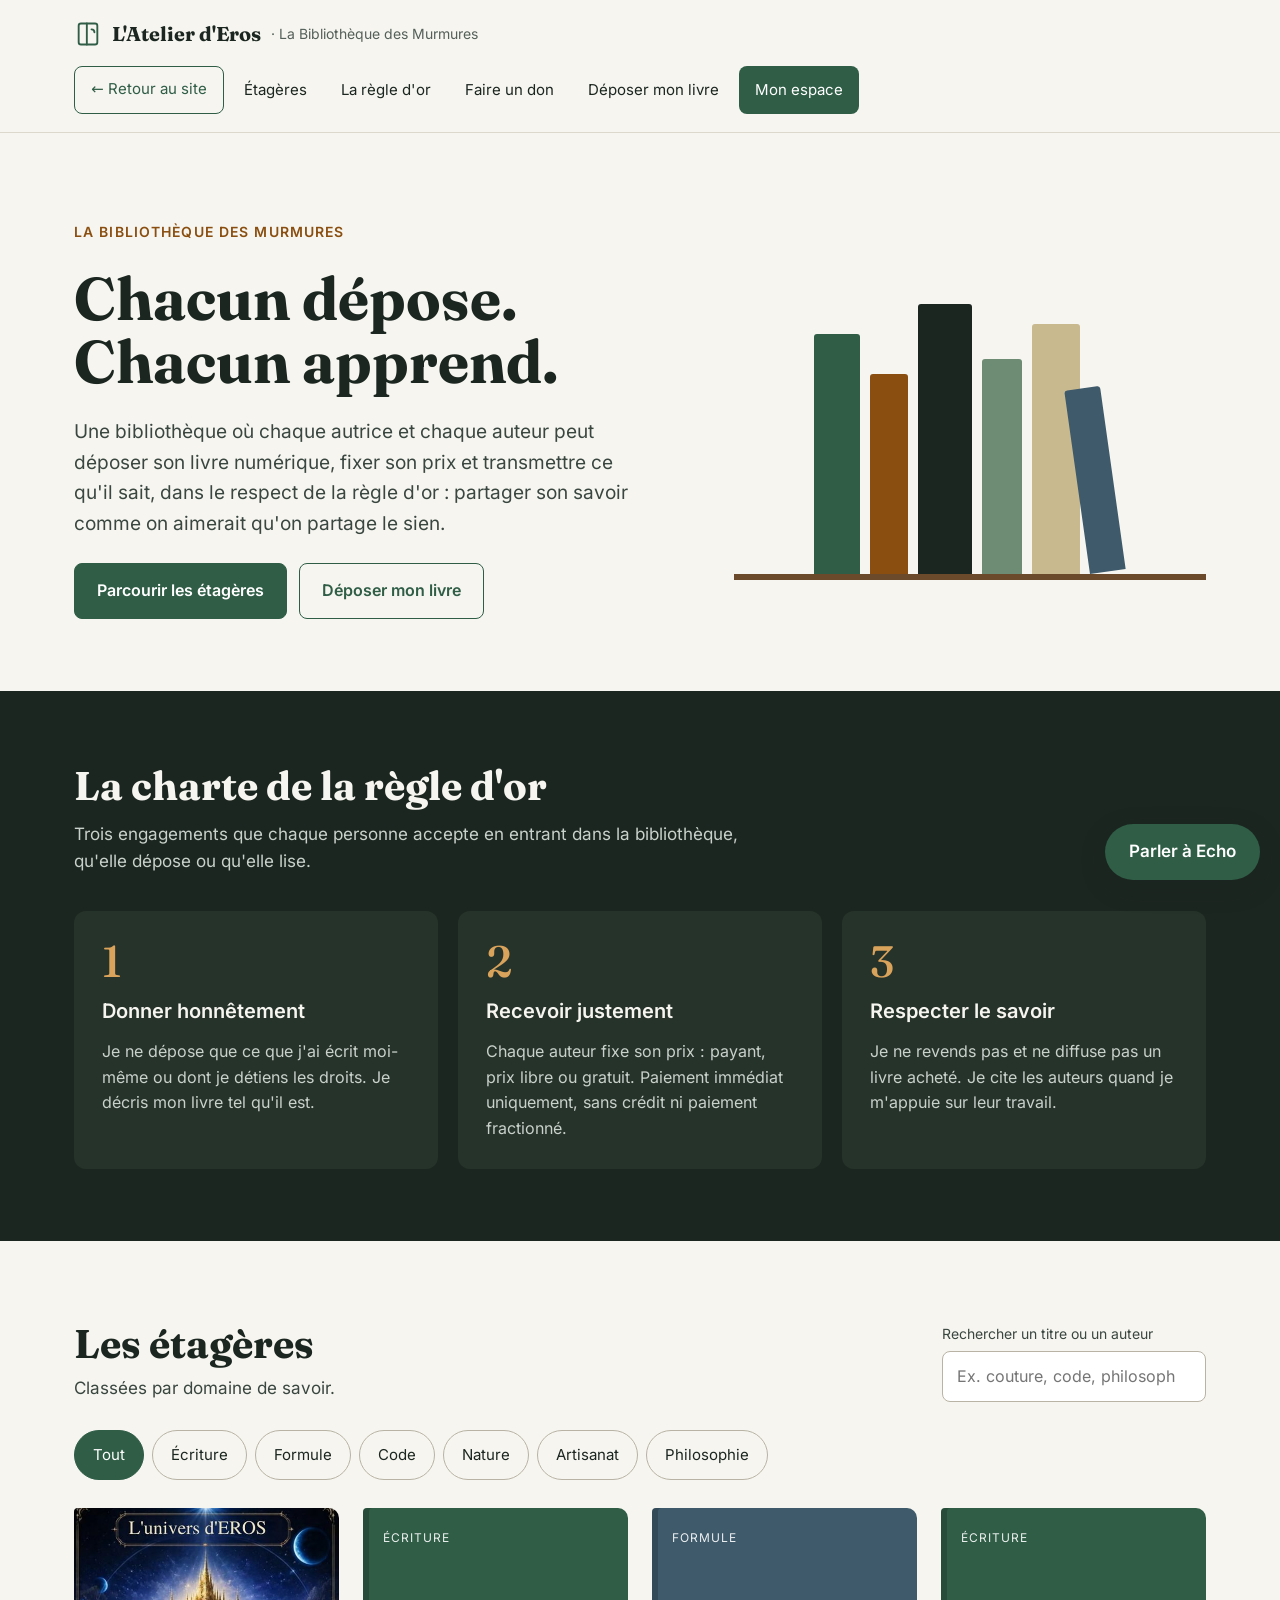
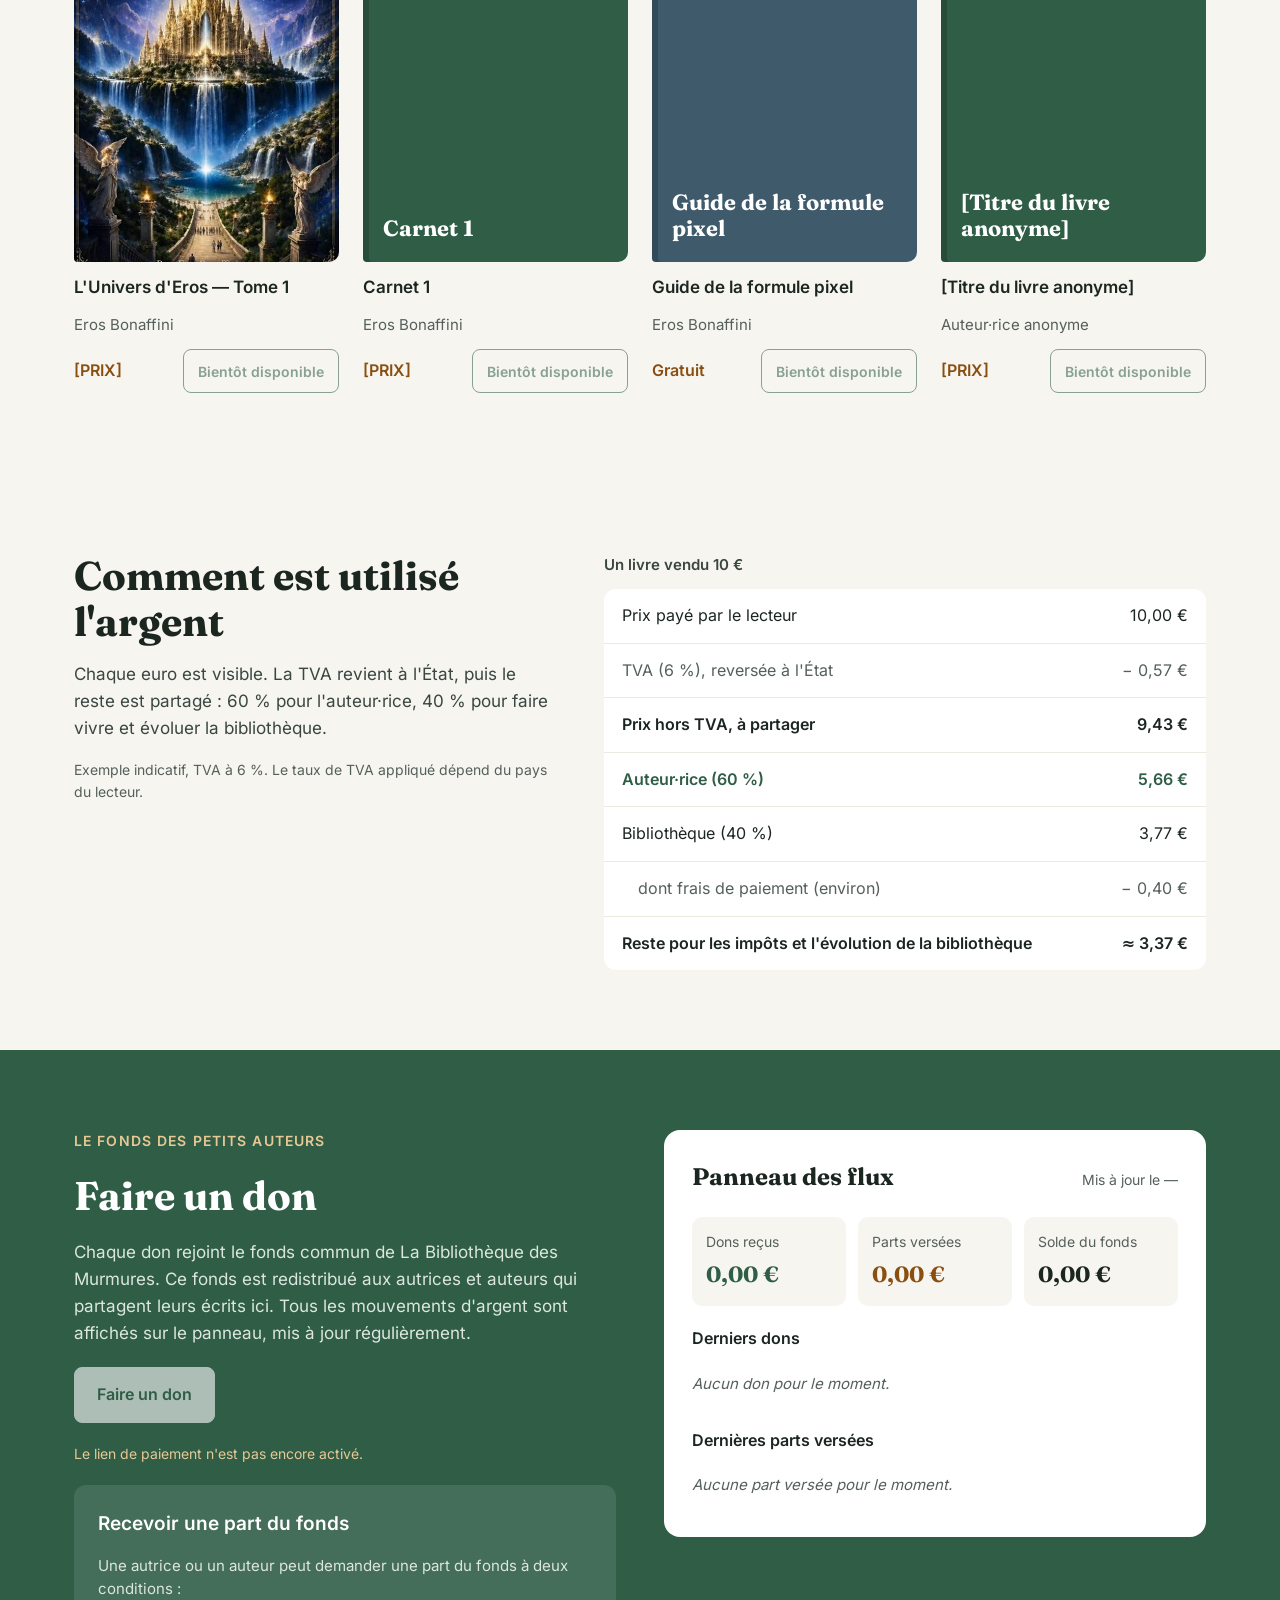
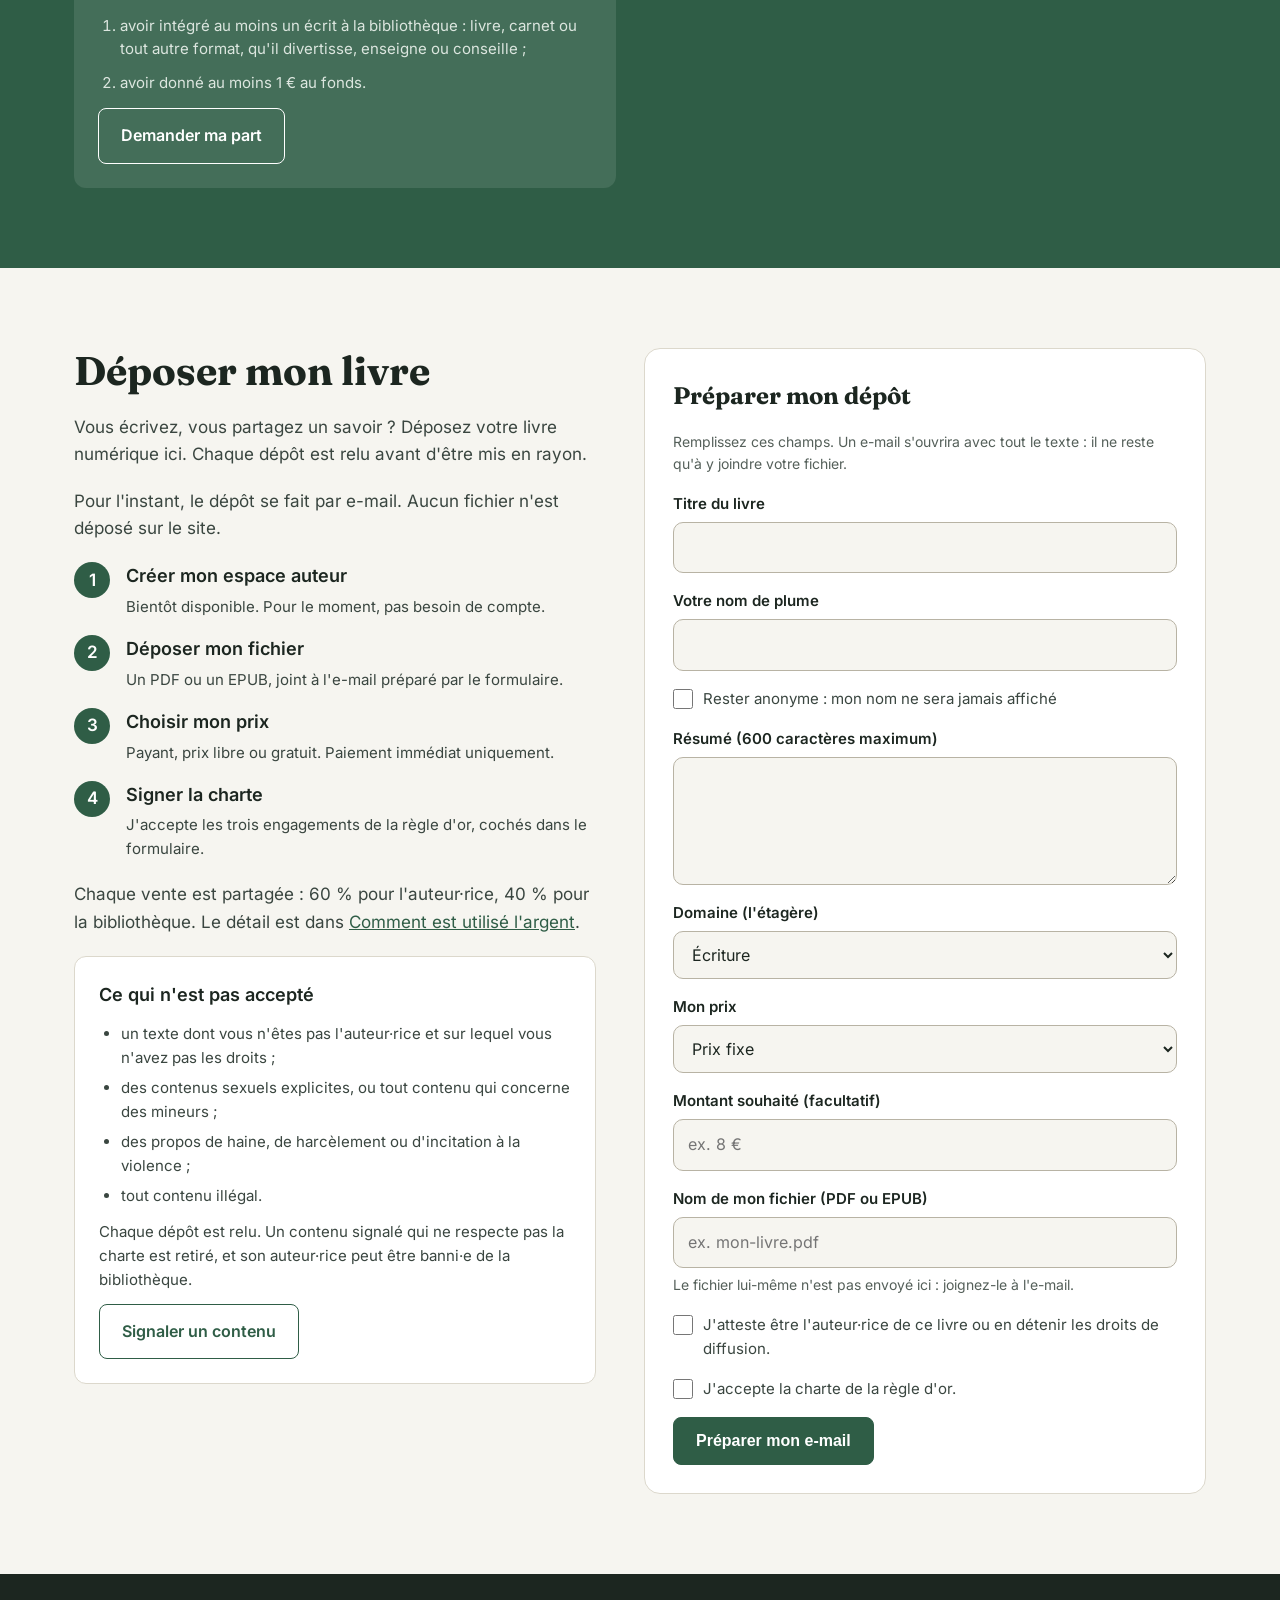
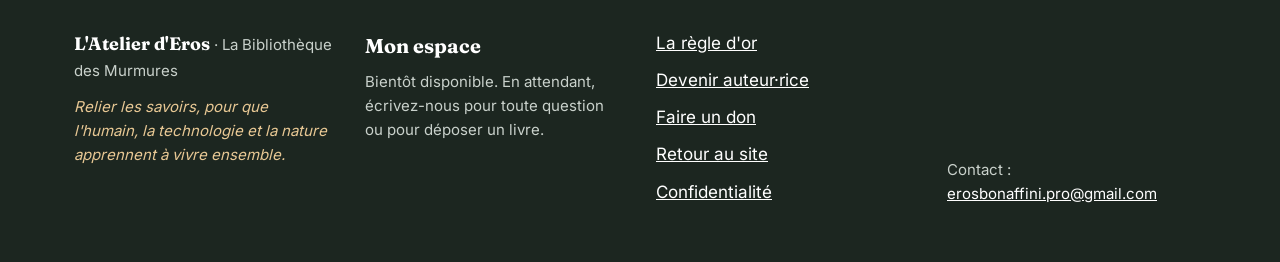
==== bibliotheque/index.html @ 73c47f95 "Bibliothèque des Murmures, étapes 6 et 7 : déposer mon livre (e-mail) et pied de page - Section « Dé" ====
<!doctype html>
<!--
  LA BIBLIOTHÈQUE DES MURMURES — page principale
  ------------------------------------------------
  Ce fichier contient les TEXTES et la STRUCTURE de la page.
  Les couleurs et la mise en page sont dans bibliotheque.css (même dossier).
  Pour changer un texte : modifiez-le ici, entre les balises (par exemple <p>mon texte</p>).

  ÉTAPES 2 à 7 : en-tête, accueil, charte, étagères (les livres viennent du fichier books.json),
  argent, don (flux.json), dépôt de livre (formulaire par e-mail) et pied de page.
-->
<html lang="fr">
<head>
  <meta charset="utf-8">
  <!-- Fait fonctionner la page sur téléphone -->
  <meta name="viewport" content="width=device-width, initial-scale=1">
  <title>La Bibliothèque des Murmures — L'Atelier d'Eros</title>
  <meta name="description" content="La Bibliothèque des Murmures : chacun dépose son livre numérique, fixe son prix et partage son savoir.">

  <!-- Pendant la construction, on demande aux moteurs de recherche de ne pas lister la page.
       Quand vous voudrez l'ouvrir au public, supprimez simplement la ligne suivante. -->
  <meta name="robots" content="noindex, nofollow">

  <!-- Sécurité : la page n'a le droit de charger que ses propres fichiers (rien venant d'un autre site). -->
  <meta http-equiv="Content-Security-Policy" content="default-src 'none'; style-src 'self'; font-src 'self'; img-src 'self' data:; script-src 'self'; connect-src 'self' https://*.workers.dev; base-uri 'self'; form-action 'self'">

  <!-- Les polices (Fraunces pour les titres, Inter pour le texte), hébergées sur le site : fichier fonts.css à la racine -->
  <link rel="stylesheet" href="../fonts.css">
  <!-- Les couleurs et la mise en page de cette page -->
  <link rel="stylesheet" href="bibliotheque.css">
</head>
<body>

  <!-- Lien invisible pour les personnes qui naviguent au clavier : il saute directement au contenu -->
  <a class="saut" href="#contenu">Aller au contenu</a>

  <!-- ================= 1. EN-TÊTE ================= -->
  <header class="entete">
    <div class="conteneur entete-contenu">

      <!-- Le nom du lieu (cliquable : ramène en haut de la page) -->
      <a class="marque" href="#accueil">
        <!-- Petit dessin de livre (décoratif, donc caché aux lecteurs d'écran) -->
        <svg width="28" height="28" viewBox="0 0 24 24" fill="none" stroke="currentColor" stroke-width="1.6" stroke-linecap="round" stroke-linejoin="round" aria-hidden="true">
          <path d="M4 19V5a2 2 0 0 1 2-2h5v18H6a2 2 0 0 1-2-2z"></path>
          <path d="M11 3h7a2 2 0 0 1 2 2v14a2 2 0 0 1-2 2h-7"></path>
          <path d="M15 8c1.5 0 2.5 1 2.5 2.5"></path>
        </svg>
        <strong>L'Atelier d'Eros</strong>
        <span>· La Bibliothèque des Murmures</span>
      </a>

      <!-- Le menu. Chaque lien mène à une section de la page grâce à son identifiant (#etageres, #regle…).
           Les sections n'existent pas encore toutes : les liens fonctionneront au fil des étapes. -->
      <nav aria-label="Navigation principale">
        <!-- Bouton pour revenir à la page 1 (le site de L'Atelier d'Eros). « ../ » veut dire : le dossier au-dessus. -->
        <a class="retour-site" href="../">← Retour au site</a>
        <a href="#etageres">Étagères</a>
        <a href="#regle">La règle d'or</a>
        <a href="#soutien">Faire un don</a>
        <a href="#deposer">Déposer mon livre</a>
        <!-- « Mon espace » : bientôt disponible. Il mènera au pied de page, où l'on expliquera comment nous joindre. -->
        <a class="bouton-menu" href="#espace">Mon espace</a>
      </nav>

    </div>
  </header>

  <main id="contenu" tabindex="-1">

    <!-- ================= 2. ACCUEIL ================= -->
    <section id="accueil" class="conteneur accueil">

      <div class="accueil-texte">
        <p class="surtitre">La Bibliothèque des Murmures</p>
        <!-- <br> = retour à la ligne -->
        <h1>Chacun dépose.<br>Chacun apprend.</h1>
        <p class="introduction">Une bibliothèque où chaque autrice et chaque auteur peut déposer son livre numérique, fixer son prix et transmettre ce qu'il sait, dans le respect de la règle d'or : partager son savoir comme on aimerait qu'on partage le sien.</p>

        <!-- Les deux boutons. Ce sont de vrais liens (<a>) : ils mènent aux sections « étagères » et « dépôt ». -->
        <div class="boutons">
          <a class="bouton bouton-plein" href="#etageres">Parcourir les étagères</a>
          <a class="bouton bouton-contour" href="#deposer">Déposer mon livre</a>
        </div>
      </div>

      <!-- Dessin décoratif : des livres alignés sur une étagère. Fait uniquement avec du CSS (voir .rayon). -->
      <div class="rayon" aria-hidden="true">
        <span class="livre livre-1"></span>
        <span class="livre livre-2"></span>
        <span class="livre livre-3"></span>
        <span class="livre livre-4"></span>
        <span class="livre livre-5"></span>
        <span class="livre livre-6"></span>
      </div>

    </section>

    <!-- ================= 3. LA CHARTE DE LA RÈGLE D'OR ================= -->
    <section id="regle" class="charte" aria-labelledby="titre-charte">
      <div class="conteneur charte-contenu">

        <div class="charte-intro">
          <h2 id="titre-charte">La charte de la règle d'or</h2>
          <p>Trois engagements que chaque personne accepte en entrant dans la bibliothèque, qu'elle dépose ou qu'elle lise.</p>
        </div>

        <!-- Les trois engagements : une liste (<ul>), une carte (<li>) par engagement.
             Pour changer un engagement, modifiez le titre (<h3>) et le texte (<p>). -->
        <ul class="engagements">
          <li>
            <span class="numero">1</span>
            <h3>Donner honnêtement</h3>
            <p>Je ne dépose que ce que j'ai écrit moi-même ou dont je détiens les droits. Je décris mon livre tel qu'il est.</p>
          </li>
          <li>
            <span class="numero">2</span>
            <h3>Recevoir justement</h3>
            <p>Chaque auteur fixe son prix : payant, prix libre ou gratuit. Paiement immédiat uniquement, sans crédit ni paiement fractionné.</p>
          </li>
          <li>
            <span class="numero">3</span>
            <h3>Respecter le savoir</h3>
            <p>Je ne revends pas et ne diffuse pas un livre acheté. Je cite les auteurs quand je m'appuie sur leur travail.</p>
          </li>
        </ul>

      </div>
    </section>

    <!-- ================= 4. LES ÉTAGÈRES ================= -->
    <section id="etageres" class="conteneur etageres" aria-labelledby="titre-etageres">

      <div class="etageres-entete">
        <div>
          <h2 id="titre-etageres">Les étagères</h2>
          <p>Classées par domaine de savoir.</p>
        </div>

        <!-- Barre de recherche. Le <label> décrit le champ : c'est indispensable pour les lecteurs d'écran. -->
        <div class="recherche">
          <label for="recherche">Rechercher un titre ou un auteur</label>
          <input type="search" id="recherche" placeholder="Ex. couture, code, philosophie…" autocomplete="off">
        </div>
      </div>

      <!-- Les boutons de filtre (Tout, Écriture, Formule…) sont créés par le JavaScript : voir bibliotheque.js -->
      <ul class="filtres" id="filtres" aria-label="Filtrer par domaine"></ul>

      <!-- Les cartes de livres sont créées par le JavaScript à partir du fichier books.json -->
      <ul class="cartes" id="cartes" aria-live="polite"></ul>

      <!-- Message affiché quand aucun livre ne correspond au filtre ou à la recherche -->
      <p class="vide" id="vide" hidden>Cette étagère attend encore son premier livre. Et si c'était le tien ?</p>

      <!-- Message affiché si le fichier books.json ne peut pas être lu (le JavaScript écrit le texte) -->
      <p class="erreur" id="erreur" hidden></p>

      <!-- Affiché seulement si le JavaScript est désactivé dans le navigateur -->
      <noscript><p class="vide">Cette section a besoin de JavaScript pour afficher les livres.</p></noscript>
    </section>

    <!-- ================= 5. COMMENT EST UTILISÉ L'ARGENT ================= -->
    <section id="argent" class="conteneur argent" aria-labelledby="titre-argent">

      <!-- À gauche : le texte qui explique -->
      <div class="argent-texte">
        <h2 id="titre-argent">Comment est utilisé l'argent</h2>
        <p class="argent-intro">Chaque euro est visible. La TVA revient à l'État, puis le reste est partagé : 60 % pour l'auteur·rice, 40 % pour faire vivre et évoluer la bibliothèque.</p>
        <p class="argent-note">Exemple indicatif, TVA à 6 %. Le taux de TVA appliqué dépend du pays du lecteur.</p>
      </div>

      <!-- À droite : le tableau. C'est un vrai tableau HTML :
           <caption> = son titre, <th scope="row"> = l'intitulé de chaque ligne, <td> = le montant.
           Les lecteurs d'écran peuvent ainsi lire « TVA, moins 0,57 € », etc.

           COMMENT LES MONTANTS SONT CALCULÉS (pour vérifier ou changer l'exemple) :
             prix hors TVA   = prix payé ÷ 1,06            10 ÷ 1,06       = 9,43 €
             TVA             = prix payé − prix hors TVA   10 − 9,43       = 0,57 €
             auteur·rice     = 60 % du prix hors TVA       9,43 × 0,60     = 5,66 €
             bibliothèque    = 40 % du prix hors TVA       9,43 × 0,40     = 3,77 €
             reste           = bibliothèque − frais        3,77 − 0,40     = 3,37 €
           Pour un autre exemple, recalculez ces lignes puis remplacez les montants ci-dessous. -->
      <div class="argent-tableau">
        <table class="repartition">
          <caption>Un livre vendu 10 €</caption>
          <tbody>
            <tr><th scope="row">Prix payé par le lecteur</th><td>10,00 €</td></tr>
            <tr class="ligne-douce"><th scope="row">TVA (6 %), reversée à l'État</th><td>− 0,57 €</td></tr>
            <tr class="ligne-forte"><th scope="row">Prix hors TVA, à partager</th><td>9,43 €</td></tr>
            <tr class="ligne-auteur"><th scope="row">Auteur·rice (60 %)</th><td>5,66 €</td></tr>
            <tr><th scope="row">Bibliothèque (40 %)</th><td>3,77 €</td></tr>
            <tr class="ligne-douce sous-ligne"><th scope="row">dont frais de paiement (environ)</th><td>− 0,40 €</td></tr>
            <tr class="ligne-forte"><th scope="row">Reste pour les impôts et l'évolution de la bibliothèque</th><td>≈ 3,37 €</td></tr>
          </tbody>
        </table>
      </div>

    </section>

    <!-- ================= 6. FAIRE UN DON ================= -->
    <section id="soutien" class="soutien" aria-labelledby="titre-don">
      <div class="conteneur soutien-contenu">

        <!-- COLONNE DE GAUCHE : le don, puis « Recevoir une part du fonds » -->
        <div class="soutien-colonne">
          <p class="surtitre-clair">Le fonds des petits auteurs</p>
          <h2 id="titre-don">Faire un don</h2>
          <p>Chaque don rejoint le fonds commun de La Bibliothèque des Murmures. Ce fonds est redistribué aux autrices et auteurs qui partagent leurs écrits ici. Tous les mouvements d'argent sont affichés sur le panneau, mis à jour régulièrement.</p>

          <!-- Le bouton de don. Son adresse n'est PAS écrite ici : elle est dans la variable LIEN_DON,
               tout en haut de bibliotheque.js. C'est là que vous collerez votre lien Stripe. -->
          <div class="boutons">
            <a class="bouton bouton-blanc" id="btn-don" href="#soutien">Faire un don</a>
          </div>
          <!-- Cette note disparaît toute seule dès qu'un vrai lien Stripe est renseigné -->
          <p class="note-don" id="note-don">Le lien de paiement n'est pas encore activé.</p>

          <div class="part-fonds">
            <h3>Recevoir une part du fonds</h3>
            <p>Une autrice ou un auteur peut demander une part du fonds à deux conditions :</p>
            <ol>
              <li>avoir intégré au moins un écrit à la bibliothèque : livre, carnet ou tout autre format, qu'il divertisse, enseigne ou conseille ;</li>
              <li>avoir donné au moins 1 € au fonds.</li>
            </ol>
            <!-- « Demander ma part » ouvre un e-mail déjà rédigé (adresse : EMAIL_CONTACT dans bibliotheque.js) -->
            <a class="bouton bouton-blanc-contour" id="btn-part" href="#soutien">Demander ma part</a>
          </div>
        </div>

        <!-- COLONNE DE DROITE : le panneau des flux. Les chiffres viennent du fichier flux.json :
             pour les mettre à jour, vous modifiez flux.json, jamais cette page. -->
        <div class="panneau">
          <div class="panneau-tete">
            <h3>Panneau des flux</h3>
            <span class="panneau-date">Mis à jour le <span id="flux-maj">—</span></span>
          </div>

          <div class="chiffres">
            <div><span>Dons reçus</span><strong id="flux-dons">0,00 €</strong></div>
            <div><span>Parts versées</span><strong id="flux-parts">0,00 €</strong></div>
            <div><span>Solde du fonds</span><strong id="flux-solde">0,00 €</strong></div>
          </div>

          <div>
            <h4>Derniers dons</h4>
            <ul class="mouvements" id="liste-dons"></ul>
          </div>
          <div>
            <h4>Dernières parts versées</h4>
            <ul class="mouvements" id="liste-parts"></ul>
          </div>

          <!-- Affiché seulement si flux.json ne peut pas être lu -->
          <p class="erreur" id="flux-erreur" hidden></p>
        </div>

      </div>
    </section>

    <!-- ================= 7. DÉPOSER MON LIVRE ================= -->
    <!-- Phase 1 : rien n'est envoyé ni stocké sur le site. Le formulaire prépare un e-mail,
         et c'est la messagerie de la personne qui l'envoie. La logique est dans bibliotheque.js. -->
    <section id="deposer" class="conteneur depot" aria-labelledby="titre-depot">
      <div class="depot-contenu">

        <!-- COLONNE DE GAUCHE : les étapes, la règle de modération -->
        <div class="depot-texte">
          <h2 id="titre-depot">Déposer mon livre</h2>
          <p>Vous écrivez, vous partagez un savoir ? Déposez votre livre numérique ici. Chaque dépôt est relu avant d'être mis en rayon.</p>
          <p class="depot-note">Pour l'instant, le dépôt se fait par e-mail. Aucun fichier n'est déposé sur le site.</p>

          <!-- Les quatre étapes. Une liste numérotée (<ol>) : les lecteurs d'écran les annoncent dans l'ordre. -->
          <ol class="depot-etapes">
            <li>
              <h3>Créer mon espace auteur</h3>
              <p>Bientôt disponible. Pour le moment, pas besoin de compte.</p>
            </li>
            <li>
              <h3>Déposer mon fichier</h3>
              <p>Un PDF ou un EPUB, joint à l'e-mail préparé par le formulaire.</p>
            </li>
            <li>
              <h3>Choisir mon prix</h3>
              <p>Payant, prix libre ou gratuit. Paiement immédiat uniquement.</p>
            </li>
            <li>
              <h3>Signer la charte</h3>
              <p>J'accepte les trois engagements de la règle d'or, cochés dans le formulaire.</p>
            </li>
          </ol>

          <p>Chaque vente est partagée : 60 % pour l'auteur·rice, 40 % pour la bibliothèque. Le détail est dans <a href="#argent">Comment est utilisé l'argent</a>.</p>

          <!-- La règle de modération : ce qui n'est pas accepté, et comment on signale -->
          <div class="depot-interdit">
            <h3>Ce qui n'est pas accepté</h3>
            <ul>
              <li>un texte dont vous n'êtes pas l'auteur·rice et sur lequel vous n'avez pas les droits ;</li>
              <li>des contenus sexuels explicites, ou tout contenu qui concerne des mineurs ;</li>
              <li>des propos de haine, de harcèlement ou d'incitation à la violence ;</li>
              <li>tout contenu illégal.</li>
            </ul>
            <p>Chaque dépôt est relu. Un contenu signalé qui ne respecte pas la charte est retiré, et son auteur·rice peut être banni·e de la bibliothèque.</p>
            <!-- Lien simple : il ouvre un e-mail déjà prêt à envoyer à l'adresse de contact -->
            <a class="bouton bouton-contour" href="mailto:erosbonaffini.pro@gmail.com?subject=Signalement%20d%27un%20contenu">Signaler un contenu</a>
          </div>
        </div>

        <!-- COLONNE DE DROITE : le formulaire. Chaque champ a un <label> (son nom) relié à lui par « for » et « id ». -->
        <form class="depot-formulaire" id="formulaire-depot" novalidate>
          <h3>Préparer mon dépôt</h3>
          <p class="champ-aide">Remplissez ces champs. Un e-mail s'ouvrira avec tout le texte : il ne reste qu'à y joindre votre fichier.</p>

          <div class="champ">
            <label for="depot-titre">Titre du livre</label>
            <input type="text" id="depot-titre" maxlength="150" autocomplete="off">
          </div>

          <div class="champ">
            <label for="depot-plume">Votre nom de plume</label>
            <input type="text" id="depot-plume" maxlength="80" autocomplete="off">
          </div>

          <label class="champ-case">
            <input type="checkbox" id="depot-anonyme">
            <span>Rester anonyme : mon nom ne sera jamais affiché</span>
          </label>

          <div class="champ">
            <label for="depot-resume">Résumé (600 caractères maximum)</label>
            <textarea id="depot-resume" rows="4" maxlength="600"></textarea>
          </div>

          <div class="champ">
            <label for="depot-domaine">Domaine (l'étagère)</label>
            <select id="depot-domaine">
              <option>Écriture</option>
              <option>Formule</option>
              <option>Code</option>
              <option>Nature</option>
              <option>Artisanat</option>
              <option>Philosophie</option>
            </select>
          </div>

          <div class="champ">
            <label for="depot-prix">Mon prix</label>
            <select id="depot-prix">
              <option>Prix fixe</option>
              <option>Prix libre</option>
              <option>Gratuit</option>
            </select>
          </div>

          <div class="champ">
            <label for="depot-montant">Montant souhaité (facultatif)</label>
            <input type="text" id="depot-montant" maxlength="30" placeholder="ex. 8 €" autocomplete="off">
          </div>

          <!-- Seulement le NOM du fichier : le fichier lui-même n'est jamais envoyé par ce formulaire -->
          <div class="champ">
            <label for="depot-fichier">Nom de mon fichier (PDF ou EPUB)</label>
            <input type="text" id="depot-fichier" maxlength="120" placeholder="ex. mon-livre.pdf" autocomplete="off">
            <span class="champ-aide">Le fichier lui-même n'est pas envoyé ici : joignez-le à l'e-mail.</span>
          </div>

          <label class="champ-case">
            <input type="checkbox" id="depot-droits">
            <span>J'atteste être l'auteur·rice de ce livre ou en détenir les droits de diffusion.</span>
          </label>

          <label class="champ-case">
            <input type="checkbox" id="depot-charte">
            <span>J'accepte la charte de la règle d'or.</span>
          </label>

          <!-- Affiché si un champ obligatoire manque. Le JavaScript écrit le message. -->
          <p class="erreur" id="erreur-depot" hidden aria-live="assertive"></p>

          <button type="submit" class="bouton bouton-plein">Préparer mon e-mail</button>
        </form>

      </div>
    </section>

  </main>

  <!-- ================= 8. PIED DE PAGE (id="espace" : c'est là qu'arrive le lien « Mon espace ») ================= -->
  <footer class="pied" id="espace">
    <div class="conteneur pied-contenu">

      <div class="pied-marque">
        <p><strong>L'Atelier d'Eros</strong> · La Bibliothèque des Murmures</p>
        <p class="pied-slogan">Relier les savoirs, pour que l'humain, la technologie et la nature apprennent à vivre ensemble.</p>
      </div>

      <div class="pied-espace">
        <h3>Mon espace</h3>
        <p>Bientôt disponible. En attendant, écrivez-nous pour toute question ou pour déposer un livre.</p>
      </div>

      <!-- Les liens du pied de page (<nav> = une liste de liens) -->
      <nav class="pied-liens" aria-label="Liens du pied de page">
        <a href="#regle">La règle d'or</a>
        <a href="#deposer">Devenir auteur·rice</a>
        <a href="#soutien">Faire un don</a>
        <a href="../">Retour au site</a>
        <a href="../confidentialite.html">Confidentialité</a>
      </nav>

      <p class="pied-contact">Contact : <a href="mailto:erosbonaffini.pro@gmail.com">erosbonaffini.pro@gmail.com</a></p>

    </div>
  </footer>

  <!-- ================= ECHO : le guide, présent sur les deux pages =================
       C'est le même Echo que sur le site (script app.js, à la racine). Il reconnaît qu'il est dans la
       Bibliothèque et propose des suggestions adaptées. Son apparence est définie dans bibliotheque.css. -->
  <section id="echo-panel" class="echo-panneau" aria-label="Echo, guide de la Bibliothèque">
    <div class="echo-entete">
      <div>
        <p class="echo-titre">Echo</p>
        <p class="echo-sous-titre" id="echo-sub">Guide de la Bibliothèque · réponses préparées</p>
      </div>
      <button type="button" class="echo-fermer" data-echo-toggle aria-label="Fermer Echo">
        <svg width="20" height="20" viewBox="0 0 24 24" fill="none" stroke="currentColor" stroke-width="2" stroke-linecap="round" aria-hidden="true"><path d="M6 6l12 12M18 6L6 18"></path></svg>
      </button>
    </div>
    <div class="echo-messages" id="echo-msgs" aria-live="polite"></div>
    <div class="echo-suggestions" id="echo-chips" role="group" aria-label="Suggestions"></div>
    <p class="echo-mention">Echo est une IA : ne partagez aucune donnée personnelle. <a href="../confidentialite.html">Confidentialité</a></p>
    <form class="echo-formulaire" id="echo-form">
      <input type="text" id="echo-input" class="echo-champ" aria-label="Votre question pour Echo" placeholder="Posez une question…" autocomplete="off">
      <button type="submit" class="echo-envoyer">Envoyer</button>
    </form>
  </section>
  <button type="button" class="echo-ouvrir" id="echo-toggle" data-echo-toggle aria-expanded="false">Parler à Echo</button>

  <!-- Les JavaScript de la page. « defer » = ils s'exécutent une fois la page lue en entier.
       app.js (Echo) est à la racine du site, d'où le « ../ ». -->
  <script src="../app.js" defer></script>
  <script src="bibliotheque.js" defer></script>

</body>
</html>
---- fonts.css ----
@font-face{font-family:'Atkinson Hyperlegible';font-style:normal;font-weight:400;font-display:swap;src:url(font-atkinson-hyperlegible-normal-400-latin-ext.woff2) format('woff2');unicode-range:U+0100-02BA, U+02BD-02C5, U+02C7-02CC, U+02CE-02D7, U+02DD-02FF, U+0304, U+0308, U+0329, U+1D00-1DBF, U+1E00-1E9F, U+1EF2-1EFF, U+2020, U+20A0-20AB, U+20AD-20C4, U+2113, U+2C60-2C7F, U+A720-A7FF}
@font-face{font-family:'Atkinson Hyperlegible';font-style:normal;font-weight:400;font-display:swap;src:url(font-atkinson-hyperlegible-normal-400-latin.woff2) format('woff2');unicode-range:U+0000-00FF, U+0131, U+0152-0153, U+02BB-02BC, U+02C6, U+02DA, U+02DC, U+0304, U+0308, U+0329, U+2000-206F, U+20AC, U+2122, U+2191, U+2193, U+2212, U+2215, U+FEFF, U+FFFD}
@font-face{font-family:'Atkinson Hyperlegible';font-style:normal;font-weight:700;font-display:swap;src:url(font-atkinson-hyperlegible-normal-700-latin-ext.woff2) format('woff2');unicode-range:U+0100-02BA, U+02BD-02C5, U+02C7-02CC, U+02CE-02D7, U+02DD-02FF, U+0304, U+0308, U+0329, U+1D00-1DBF, U+1E00-1E9F, U+1EF2-1EFF, U+2020, U+20A0-20AB, U+20AD-20C4, U+2113, U+2C60-2C7F, U+A720-A7FF}
@font-face{font-family:'Atkinson Hyperlegible';font-style:normal;font-weight:700;font-display:swap;src:url(font-atkinson-hyperlegible-normal-700-latin.woff2) format('woff2');unicode-range:U+0000-00FF, U+0131, U+0152-0153, U+02BB-02BC, U+02C6, U+02DA, U+02DC, U+0304, U+0308, U+0329, U+2000-206F, U+20AC, U+2122, U+2191, U+2193, U+2212, U+2215, U+FEFF, U+FFFD}
@font-face{font-family:'Cormorant Garamond';font-style:italic;font-weight:500;font-display:swap;src:url(font-cormorant-garamond-italic-500-latin-ext.woff2) format('woff2');unicode-range:U+0100-02BA, U+02BD-02C5, U+02C7-02CC, U+02CE-02D7, U+02DD-02FF, U+0304, U+0308, U+0329, U+1D00-1DBF, U+1E00-1E9F, U+1EF2-1EFF, U+2020, U+20A0-20AB, U+20AD-20C4, U+2113, U+2C60-2C7F, U+A720-A7FF}
@font-face{font-family:'Cormorant Garamond';font-style:italic;font-weight:500;font-display:swap;src:url(font-cormorant-garamond-italic-500-latin.woff2) format('woff2');unicode-range:U+0000-00FF, U+0131, U+0152-0153, U+02BB-02BC, U+02C6, U+02DA, U+02DC, U+0304, U+0308, U+0329, U+2000-206F, U+20AC, U+2122, U+2191, U+2193, U+2212, U+2215, U+FEFF, U+FFFD}
@font-face{font-family:'Cormorant Garamond';font-style:normal;font-weight:500;font-display:swap;src:url(font-cormorant-garamond-normal-500-latin-ext.woff2) format('woff2');unicode-range:U+0100-02BA, U+02BD-02C5, U+02C7-02CC, U+02CE-02D7, U+02DD-02FF, U+0304, U+0308, U+0329, U+1D00-1DBF, U+1E00-1E9F, U+1EF2-1EFF, U+2020, U+20A0-20AB, U+20AD-20C4, U+2113, U+2C60-2C7F, U+A720-A7FF}
@font-face{font-family:'Cormorant Garamond';font-style:normal;font-weight:500;font-display:swap;src:url(font-cormorant-garamond-normal-500-latin.woff2) format('woff2');unicode-range:U+0000-00FF, U+0131, U+0152-0153, U+02BB-02BC, U+02C6, U+02DA, U+02DC, U+0304, U+0308, U+0329, U+2000-206F, U+20AC, U+2122, U+2191, U+2193, U+2212, U+2215, U+FEFF, U+FFFD}
@font-face{font-family:'Cormorant Garamond';font-style:normal;font-weight:600;font-display:swap;src:url(font-cormorant-garamond-normal-600-latin-ext.woff2) format('woff2');unicode-range:U+0100-02BA, U+02BD-02C5, U+02C7-02CC, U+02CE-02D7, U+02DD-02FF, U+0304, U+0308, U+0329, U+1D00-1DBF, U+1E00-1E9F, U+1EF2-1EFF, U+2020, U+20A0-20AB, U+20AD-20C4, U+2113, U+2C60-2C7F, U+A720-A7FF}
@font-face{font-family:'Cormorant Garamond';font-style:normal;font-weight:600;font-display:swap;src:url(font-cormorant-garamond-normal-600-latin.woff2) format('woff2');unicode-range:U+0000-00FF, U+0131, U+0152-0153, U+02BB-02BC, U+02C6, U+02DA, U+02DC, U+0304, U+0308, U+0329, U+2000-206F, U+20AC, U+2122, U+2191, U+2193, U+2212, U+2215, U+FEFF, U+FFFD}
@font-face{font-family:'Cormorant Garamond';font-style:normal;font-weight:700;font-display:swap;src:url(font-cormorant-garamond-normal-700-latin-ext.woff2) format('woff2');unicode-range:U+0100-02BA, U+02BD-02C5, U+02C7-02CC, U+02CE-02D7, U+02DD-02FF, U+0304, U+0308, U+0329, U+1D00-1DBF, U+1E00-1E9F, U+1EF2-1EFF, U+2020, U+20A0-20AB, U+20AD-20C4, U+2113, U+2C60-2C7F, U+A720-A7FF}
@font-face{font-family:'Cormorant Garamond';font-style:normal;font-weight:700;font-display:swap;src:url(font-cormorant-garamond-normal-700-latin.woff2) format('woff2');unicode-range:U+0000-00FF, U+0131, U+0152-0153, U+02BB-02BC, U+02C6, U+02DA, U+02DC, U+0304, U+0308, U+0329, U+2000-206F, U+20AC, U+2122, U+2191, U+2193, U+2212, U+2215, U+FEFF, U+FFFD}
@font-face{font-family:'Bricolage Grotesque';font-style:normal;font-weight:500;font-display:swap;src:url(font-bricolage-grotesque-normal-500-latin-ext.woff2) format('woff2');unicode-range:U+0100-02BA, U+02BD-02C5, U+02C7-02CC, U+02CE-02D7, U+02DD-02FF, U+0304, U+0308, U+0329, U+1D00-1DBF, U+1E00-1E9F, U+1EF2-1EFF, U+2020, U+20A0-20AB, U+20AD-20C4, U+2113, U+2C60-2C7F, U+A720-A7FF}
@font-face{font-family:'Bricolage Grotesque';font-style:normal;font-weight:500;font-display:swap;src:url(font-bricolage-grotesque-normal-500-latin.woff2) format('woff2');unicode-range:U+0000-00FF, U+0131, U+0152-0153, U+02BB-02BC, U+02C6, U+02DA, U+02DC, U+0304, U+0308, U+0329, U+2000-206F, U+20AC, U+2122, U+2191, U+2193, U+2212, U+2215, U+FEFF, U+FFFD}
@font-face{font-family:'Bricolage Grotesque';font-style:normal;font-weight:700;font-display:swap;src:url(font-bricolage-grotesque-normal-700-latin-ext.woff2) format('woff2');unicode-range:U+0100-02BA, U+02BD-02C5, U+02C7-02CC, U+02CE-02D7, U+02DD-02FF, U+0304, U+0308, U+0329, U+1D00-1DBF, U+1E00-1E9F, U+1EF2-1EFF, U+2020, U+20A0-20AB, U+20AD-20C4, U+2113, U+2C60-2C7F, U+A720-A7FF}
@font-face{font-family:'Bricolage Grotesque';font-style:normal;font-weight:700;font-display:swap;src:url(font-bricolage-grotesque-normal-700-latin.woff2) format('woff2');unicode-range:U+0000-00FF, U+0131, U+0152-0153, U+02BB-02BC, U+02C6, U+02DA, U+02DC, U+0304, U+0308, U+0329, U+2000-206F, U+20AC, U+2122, U+2191, U+2193, U+2212, U+2215, U+FEFF, U+FFFD}
@font-face{font-family:'Literata';font-style:normal;font-weight:400;font-display:swap;src:url(font-literata-normal-400-latin-ext.woff2) format('woff2');unicode-range:U+0100-02BA, U+02BD-02C5, U+02C7-02CC, U+02CE-02D7, U+02DD-02FF, U+0304, U+0308, U+0329, U+1D00-1DBF, U+1E00-1E9F, U+1EF2-1EFF, U+2020, U+20A0-20AB, U+20AD-20C4, U+2113, U+2C60-2C7F, U+A720-A7FF}
@font-face{font-family:'Literata';font-style:normal;font-weight:400;font-display:swap;src:url(font-literata-normal-400-latin.woff2) format('woff2');unicode-range:U+0000-00FF, U+0131, U+0152-0153, U+02BB-02BC, U+02C6, U+02DA, U+02DC, U+0304, U+0308, U+0329, U+2000-206F, U+20AC, U+2122, U+2191, U+2193, U+2212, U+2215, U+FEFF, U+FFFD}
@font-face{font-family:'Literata';font-style:normal;font-weight:600;font-display:swap;src:url(font-literata-normal-600-latin-ext.woff2) format('woff2');unicode-range:U+0100-02BA, U+02BD-02C5, U+02C7-02CC, U+02CE-02D7, U+02DD-02FF, U+0304, U+0308, U+0329, U+1D00-1DBF, U+1E00-1E9F, U+1EF2-1EFF, U+2020, U+20A0-20AB, U+20AD-20C4, U+2113, U+2C60-2C7F, U+A720-A7FF}
@font-face{font-family:'Literata';font-style:normal;font-weight:600;font-display:swap;src:url(font-literata-normal-600-latin.woff2) format('woff2');unicode-range:U+0000-00FF, U+0131, U+0152-0153, U+02BB-02BC, U+02C6, U+02DA, U+02DC, U+0304, U+0308, U+0329, U+2000-206F, U+20AC, U+2122, U+2191, U+2193, U+2212, U+2215, U+FEFF, U+FFFD}
@font-face{font-family:'Young Serif';font-style:normal;font-weight:400;font-display:swap;src:url(font-young-serif-normal-400-latin-ext.woff2) format('woff2');unicode-range:U+0100-02BA, U+02BD-02C5, U+02C7-02CC, U+02CE-02D7, U+02DD-02FF, U+0304, U+0308, U+0329, U+1D00-1DBF, U+1E00-1E9F, U+1EF2-1EFF, U+2020, U+20A0-20AB, U+20AD-20C4, U+2113, U+2C60-2C7F, U+A720-A7FF}
@font-face{font-family:'Young Serif';font-style:normal;font-weight:400;font-display:swap;src:url(font-young-serif-normal-400-latin.woff2) format('woff2');unicode-range:U+0000-00FF, U+0131, U+0152-0153, U+02BB-02BC, U+02C6, U+02DA, U+02DC, U+0304, U+0308, U+0329, U+2000-206F, U+20AC, U+2122, U+2191, U+2193, U+2212, U+2215, U+FEFF, U+FFFD}
@font-face{font-family:'Fraunces';font-style:normal;font-weight:500;font-display:swap;src:url(font-fraunces-normal-500-latin-ext.woff2) format('woff2');unicode-range:U+0100-02BA, U+02BD-02C5, U+02C7-02CC, U+02CE-02D7, U+02DD-02FF, U+0304, U+0308, U+0329, U+1D00-1DBF, U+1E00-1E9F, U+1EF2-1EFF, U+2020, U+20A0-20AB, U+20AD-20C4, U+2113, U+2C60-2C7F, U+A720-A7FF}
@font-face{font-family:'Fraunces';font-style:normal;font-weight:500;font-display:swap;src:url(font-fraunces-normal-500-latin.woff2) format('woff2');unicode-range:U+0000-00FF, U+0131, U+0152-0153, U+02BB-02BC, U+02C6, U+02DA, U+02DC, U+0304, U+0308, U+0329, U+2000-206F, U+20AC, U+2122, U+2191, U+2193, U+2212, U+2215, U+FEFF, U+FFFD}
@font-face{font-family:'Fraunces';font-style:normal;font-weight:700;font-display:swap;src:url(font-fraunces-normal-500-latin-ext.woff2) format('woff2');unicode-range:U+0100-02BA, U+02BD-02C5, U+02C7-02CC, U+02CE-02D7, U+02DD-02FF, U+0304, U+0308, U+0329, U+1D00-1DBF, U+1E00-1E9F, U+1EF2-1EFF, U+2020, U+20A0-20AB, U+20AD-20C4, U+2113, U+2C60-2C7F, U+A720-A7FF}
@font-face{font-family:'Fraunces';font-style:normal;font-weight:700;font-display:swap;src:url(font-fraunces-normal-500-latin.woff2) format('woff2');unicode-range:U+0000-00FF, U+0131, U+0152-0153, U+02BB-02BC, U+02C6, U+02DA, U+02DC, U+0304, U+0308, U+0329, U+2000-206F, U+20AC, U+2122, U+2191, U+2193, U+2212, U+2215, U+FEFF, U+FFFD}
@font-face{font-family:'Inter';font-style:normal;font-weight:400;font-display:swap;src:url(font-inter-normal-400-latin-ext.woff2) format('woff2');unicode-range:U+0100-02BA, U+02BD-02C5, U+02C7-02CC, U+02CE-02D7, U+02DD-02FF, U+0304, U+0308, U+0329, U+1D00-1DBF, U+1E00-1E9F, U+1EF2-1EFF, U+2020, U+20A0-20AB, U+20AD-20C4, U+2113, U+2C60-2C7F, U+A720-A7FF}
@font-face{font-family:'Inter';font-style:normal;font-weight:400;font-display:swap;src:url(font-inter-normal-400-latin.woff2) format('woff2');unicode-range:U+0000-00FF, U+0131, U+0152-0153, U+02BB-02BC, U+02C6, U+02DA, U+02DC, U+0304, U+0308, U+0329, U+2000-206F, U+20AC, U+2122, U+2191, U+2193, U+2212, U+2215, U+FEFF, U+FFFD}
@font-face{font-family:'Inter';font-style:normal;font-weight:500;font-display:swap;src:url(font-inter-normal-400-latin-ext.woff2) format('woff2');unicode-range:U+0100-02BA, U+02BD-02C5, U+02C7-02CC, U+02CE-02D7, U+02DD-02FF, U+0304, U+0308, U+0329, U+1D00-1DBF, U+1E00-1E9F, U+1EF2-1EFF, U+2020, U+20A0-20AB, U+20AD-20C4, U+2113, U+2C60-2C7F, U+A720-A7FF}
@font-face{font-family:'Inter';font-style:normal;font-weight:500;font-display:swap;src:url(font-inter-normal-400-latin.woff2) format('woff2');unicode-range:U+0000-00FF, U+0131, U+0152-0153, U+02BB-02BC, U+02C6, U+02DA, U+02DC, U+0304, U+0308, U+0329, U+2000-206F, U+20AC, U+2122, U+2191, U+2193, U+2212, U+2215, U+FEFF, U+FFFD}
@font-face{font-family:'Inter';font-style:normal;font-weight:600;font-display:swap;src:url(font-inter-normal-400-latin-ext.woff2) format('woff2');unicode-range:U+0100-02BA, U+02BD-02C5, U+02C7-02CC, U+02CE-02D7, U+02DD-02FF, U+0304, U+0308, U+0329, U+1D00-1DBF, U+1E00-1E9F, U+1EF2-1EFF, U+2020, U+20A0-20AB, U+20AD-20C4, U+2113, U+2C60-2C7F, U+A720-A7FF}
@font-face{font-family:'Inter';font-style:normal;font-weight:600;font-display:swap;src:url(font-inter-normal-400-latin.woff2) format('woff2');unicode-range:U+0000-00FF, U+0131, U+0152-0153, U+02BB-02BC, U+02C6, U+02DA, U+02DC, U+0304, U+0308, U+0329, U+2000-206F, U+20AC, U+2122, U+2191, U+2193, U+2212, U+2215, U+FEFF, U+FFFD}
---- bibliotheque/bibliotheque.css ----
/* ==========================================================================
   LA BIBLIOTHÈQUE DES MURMURES — mise en page et couleurs
   Ce fichier décide de l'APPARENCE. Les textes sont dans index.html.
   ÉTAPE 2 : en-tête, accueil, charte.
   ========================================================================== */


/* --------------------------------------------------------------------------
   1. LES COULEURS ET LES POLICES
   C'est le seul endroit où elles sont écrites. Changez une valeur ici,
   elle change partout dans la page.
   -------------------------------------------------------------------------- */
:root {
  /* Les quatre couleurs de l'identité */
  --papier: #F6F5F0;       /* fond de la page */
  --encre:  #1C2620;       /* texte principal */
  --vert:   #2F5D46;       /* vert forêt : boutons, liens */
  --ocre:   #8A4F10;       /* ocre : petits titres, prix */

  /* Couleurs complémentaires */
  --vert-fonce: #1E3F2F;   /* vert au survol */
  --texte-doux: #3A4640;   /* paragraphes d'introduction */
  --ligne:      #DCD8CC;   /* fins traits de séparation */
  --bordure:    #B8B3A4;   /* bordures des champs et des filtres */
  --carte-sombre: #26332B; /* cartes de la section sombre */
  --texte-clair:  #C9D1CB; /* texte sur fond sombre */
  --or:         #D9A35B;   /* chiffres de la charte */

  /* Les couleurs d'Echo sur cette page (le script d'Echo les lit : voir app.js) */
  --echo-fonce:  #2F5D46;  /* bulles, boutons et liens d'Echo : le vert de la bibliothèque */
  --echo-accent: #8A4F10;  /* soulignement des liens d'Echo : l'ocre */

  /* Les deux polices (la 2e et 3e sont des secours si la 1re ne charge pas) */
  --police-titre: Fraunces, Georgia, serif;
  --police-texte: Inter, system-ui, sans-serif;
}


/* --------------------------------------------------------------------------
   2. LES RÉGLAGES DE BASE (valables pour toute la page)
   -------------------------------------------------------------------------- */

/* Fait que la largeur d'un bloc inclut son espace intérieur : plus simple à calculer */
*, *::before, *::after { box-sizing: border-box; }

/* Défilement doux quand on clique sur un lien du menu */
html { scroll-behavior: smooth; }

/* Les personnes qui préfèrent éviter les animations n'auront pas le défilement doux */
@media (prefers-reduced-motion: reduce) {
  html { scroll-behavior: auto; }
}

body {
  margin: 0;
  background: var(--papier);
  color: var(--encre);
  font-family: var(--police-texte);
  font-size: 17px;
  line-height: 1.6;          /* espace entre les lignes : plus lisible */
}

h1, h2, h3, p { margin: 0; }

/* Les titres h1 et h2 utilisent la police Fraunces */
h1, h2 {
  font-family: var(--police-titre);
  font-weight: 700;
}

a { color: var(--vert); }
a:hover { color: var(--vert-fonce); }

/* Cadre bien visible autour de l'élément choisi au clavier (important pour l'accessibilité) */
a:focus-visible, button:focus-visible {
  outline: 3px solid var(--ocre);
  outline-offset: 3px;
}

/* Un conteneur centré, large de 1180 px au maximum, avec des marges sur les côtés.
   On l'utilise dans chaque section pour que tout soit aligné. */
.conteneur {
  max-width: 1180px;
  margin: 0 auto;
  padding-left: 24px;
  padding-right: 24px;
}

/* Le lien « Aller au contenu » : caché hors de l'écran, il apparaît quand on le sélectionne au clavier */
.saut {
  position: absolute;
  left: -9999px;
  top: 8px;
  padding: 12px 18px;
  background: var(--vert);
  color: #fff;
  font-weight: 600;
  border-radius: 8px;
}
.saut:focus { left: 16px; z-index: 10; }


/* --------------------------------------------------------------------------
   3. LES BOUTONS
   Deux styles : .bouton-plein (fond vert) et .bouton-contour (simple cadre vert).
   -------------------------------------------------------------------------- */
.bouton {
  display: inline-block;
  padding: 14px 22px;
  min-height: 48px;              /* assez grand pour être touché au doigt */
  font-size: 16px;
  font-weight: 600;
  text-decoration: none;
  border: 1.5px solid var(--vert);
  border-radius: 8px;
}
.bouton-plein    { background: var(--vert); color: #fff; }
.bouton-plein:hover { background: var(--vert-fonce); color: #fff; }
.bouton-contour  { background: transparent; color: var(--vert); }
.bouton-contour:hover { background: rgba(47, 93, 70, 0.08); }


/* --------------------------------------------------------------------------
   4. L'EN-TÊTE
   -------------------------------------------------------------------------- */
.entete {
  border-bottom: 1px solid var(--ligne);
  background: var(--papier);
}

/* « display: flex » aligne le nom à gauche et le menu à droite.
   « flex-wrap: wrap » les fait passer l'un sous l'autre si l'écran est étroit (téléphone). */
.entete-contenu {
  display: flex;
  flex-wrap: wrap;
  align-items: center;
  justify-content: space-between;
  gap: 16px;
  padding-top: 18px;
  padding-bottom: 18px;
}

.marque {
  display: flex;
  align-items: center;
  gap: 10px;
  text-decoration: none;
  color: var(--vert);            /* colore le petit livre dessiné */
}
.marque strong { font-family: var(--police-titre); font-size: 20px; color: var(--encre); }
.marque span   { font-size: 14px; color: #55605A; }

.entete nav { display: flex; flex-wrap: wrap; gap: 6px; }
.entete nav a {
  padding: 12px 14px;            /* zone cliquable assez grande */
  font-size: 15px;
  text-decoration: none;
  color: var(--encre);
}
.entete nav a:hover { text-decoration: underline; }

/* « Mon espace » : sur fond vert, comme dans la maquette */
.entete nav a.bouton-menu {
  padding: 12px 16px;
  color: #fff;
  background: var(--vert);
  border-radius: 8px;
}
.entete nav a.bouton-menu:hover { background: var(--vert-fonce); text-decoration: none; }


/* --------------------------------------------------------------------------
   5. L'ACCUEIL
   -------------------------------------------------------------------------- */

/* Le texte à gauche, le dessin de l'étagère à droite. Sur téléphone, l'un passe sous l'autre. */
.accueil {
  display: flex;
  flex-wrap: wrap;
  gap: 48px;
  align-items: center;
  padding-top: 88px;
  padding-bottom: 72px;
}

/* « flex: 1 1 520px » = le bloc veut 520 px de large, mais peut rétrécir ou grandir selon la place */
.accueil-texte {
  flex: 1 1 520px;
  min-width: 0;
  display: flex;
  flex-direction: column;
  gap: 24px;
}

.surtitre {
  font-size: 14px;
  letter-spacing: 0.08em;
  text-transform: uppercase;     /* met en majuscules */
  color: var(--ocre);
  font-weight: 600;
}

/* « clamp(minimum, idéal, maximum) » : la taille s'adapte à la largeur de l'écran,
   entre 40 px (téléphone) et 60 px (grand écran). */
h1 {
  font-size: clamp(40px, 7vw, 60px);
  line-height: 1.05;
}

.introduction {
  font-size: 19px;
  color: var(--texte-doux);
  max-width: 560px;
}

.boutons { display: flex; flex-wrap: wrap; gap: 12px; }

/* --- Le dessin de l'étagère : des rectangles de hauteurs et de couleurs différentes --- */
.rayon {
  flex: 1 1 380px;
  min-width: 0;
  height: 320px;
  padding: 0 24px;
  display: flex;
  align-items: flex-end;         /* les livres reposent sur le bas */
  justify-content: center;
  gap: 10px;
  border-bottom: 6px solid #6B4A2B;   /* la planche de l'étagère */
}
.livre { display: block; border-radius: 3px 3px 0 0; }
.livre-1 { width: 46px; height: 240px; background: #2F5D46; }
.livre-2 { width: 38px; height: 200px; background: #8A4F10; }
.livre-3 { width: 54px; height: 270px; background: #1C2620; }
.livre-4 { width: 40px; height: 215px; background: #6E8B74; }
.livre-5 { width: 48px; height: 250px; background: #C9B98F; }
.livre-6 { width: 36px; height: 185px; background: #3E5A6B;
           transform: rotate(-8deg); transform-origin: bottom left; }   /* ce livre est penché */


/* --------------------------------------------------------------------------
   6. LA CHARTE DE LA RÈGLE D'OR (section sombre)
   -------------------------------------------------------------------------- */
.charte {
  background: var(--encre);
  color: var(--papier);
}
.charte-contenu {
  padding-top: 72px;
  padding-bottom: 72px;
  display: flex;
  flex-direction: column;
  gap: 36px;
}
.charte-intro { display: flex; flex-direction: column; gap: 12px; max-width: 680px; }
.charte h2 { font-size: clamp(30px, 4.5vw, 40px); line-height: 1.15; }
.charte-intro p { font-size: 17px; color: var(--texte-clair); }

/* « grid » range les cartes en colonnes. « auto-fit / minmax(260px, 1fr) » signifie :
   autant de colonnes que possible, chacune large d'au moins 260 px.
   Résultat : 3 colonnes sur ordinateur, 1 colonne sur téléphone, sans rien d'autre à écrire. */
.engagements {
  display: grid;
  grid-template-columns: repeat(auto-fit, minmax(min(100%, 260px), 1fr));
  gap: 20px;
  margin: 0;
  padding: 0;
  list-style: none;              /* retire les puces */
}
.engagements li {
  display: flex;
  flex-direction: column;
  gap: 12px;
  padding: 28px;
  background: var(--carte-sombre);
  border-radius: 12px;
}
.numero {
  font-family: var(--police-titre);
  font-size: 44px;
  line-height: 1;
  color: var(--or);
}
.engagements h3 { font-size: 20px; font-weight: 600; }
.engagements p  { font-size: 16px; color: var(--texte-clair); }


/* --------------------------------------------------------------------------
   7. LES ÉTAGÈRES (étape 3)
   -------------------------------------------------------------------------- */
.etageres {
  display: flex;
  flex-direction: column;
  gap: 28px;
  padding-top: 80px;
  padding-bottom: 80px;
}
.etageres h2 { font-size: clamp(30px, 4.5vw, 40px); line-height: 1.15; }

/* Le titre à gauche, la barre de recherche à droite (elle passe dessous sur téléphone) */
.etageres-entete {
  display: flex;
  flex-wrap: wrap;
  justify-content: space-between;
  align-items: flex-end;
  gap: 16px;
}
.etageres-entete p { color: var(--texte-doux); margin-top: 8px; }

/* La barre de recherche */
.recherche { display: flex; flex-direction: column; gap: 6px; min-width: min(100%, 260px); }
.recherche label { font-size: 14px; color: var(--texte-doux); }
.recherche input {
  width: 100%;
  min-height: 46px;
  padding: 12px 14px;
  font: inherit;
  font-size: 16px;               /* 16 px minimum : évite le zoom automatique sur iPhone */
  color: var(--encre);
  background: #fff;
  border: 1px solid var(--bordure);
  border-radius: 8px;
}
.recherche input:focus-visible { outline: 3px solid var(--ocre); outline-offset: 2px; }

/* Les boutons de filtre : des « pilules » arrondies */
.filtres {
  display: flex;
  flex-wrap: wrap;
  gap: 8px;
  margin: 0;
  padding: 0;
  list-style: none;
}
.filtres button {
  min-height: 44px;
  padding: 12px 18px;
  font: inherit;
  font-size: 15px;
  color: var(--encre);
  background: transparent;
  border: 1.5px solid var(--bordure);
  border-radius: 999px;
  cursor: pointer;
}
.filtres button:hover { border-color: var(--vert); }
.filtres button[aria-pressed="true"] {        /* le filtre actif */
  color: #fff;
  background: var(--vert);
  border-color: var(--vert);
}
.filtres button:focus-visible { outline: 3px solid var(--ocre); outline-offset: 3px; }

/* La grille de cartes : autant de colonnes que la largeur le permet (chacune d'au moins 210 px) */
.cartes {
  display: grid;
  grid-template-columns: repeat(auto-fill, minmax(min(100%, 210px), 1fr));
  gap: 24px;
  margin: 0;
  padding: 0;
  list-style: none;
}
.carte { display: flex; flex-direction: column; gap: 12px; }

/* La « couverture » : un rectangle en hauteur, avec une ombre à gauche comme le dos d'un livre */
.couverture {
  aspect-ratio: 3 / 4;
  padding: 20px;
  display: flex;
  flex-direction: column;
  justify-content: space-between;
  color: #fff;
  border-radius: 4px 10px 10px 4px;
  box-shadow: inset 6px 0 0 rgba(0, 0, 0, 0.18);
}
.couverture small { font-size: 12px; letter-spacing: 0.08em; text-transform: uppercase; opacity: 0.9; }
.couverture strong { font-family: var(--police-titre); font-size: 22px; line-height: 1.2; }

/* Une couleur par domaine. Pour changer la couleur d'un domaine, modifiez-la ici. */
.couv-ecriture    { background: #2F5D46; }
.couv-formule     { background: #3E5A6B; }
.couv-code        { background: #1C2620; }
.couv-nature      { background: #55745C; }
.couv-artisanat   { background: #8A4F10; }
.couv-philosophie { background: #5B4A6B; }

.carte-titre  { font-size: 17px; font-weight: 600; }
.carte-auteur { font-size: 15px; color: #55605A; }
.carte-bas {
  display: flex;
  flex-wrap: wrap;
  justify-content: space-between;
  align-items: center;
  gap: 8px;
}
.carte-prix { font-size: 16px; font-weight: 600; color: var(--ocre); }

/* Version plus petite du bouton, pour les cartes */
.bouton-petit { padding: 10px 14px; min-height: 44px; font-size: 14px; }
/* Bouton grisé (livre sans lien pour l'instant) */
.bouton:disabled { opacity: 0.55; cursor: not-allowed; font-family: inherit; background: transparent; }

/* Messages : aucun livre / erreur de chargement */
.vide, .erreur {
  padding: 28px;
  font-size: 16px;
  text-align: center;
  color: #55605A;
  border: 1px dashed var(--bordure);
  border-radius: 12px;
}
.erreur { color: #6B2410; background: #F8E3DC; border-style: solid; border-color: #E6BFB2; text-align: left; }
[hidden] { display: none !important; }   /* garantit que l'attribut « hidden » cache bien l'élément */

/* --------------------------------------------------------------------------
   8. LE BOUTON « RETOUR AU SITE » ET ECHO (navigation entre les deux pages)
   -------------------------------------------------------------------------- */

/* Le bouton qui ramène à la page 1 : un contour vert, comme les boutons secondaires */
.entete nav a.retour-site {
  padding: 10px 16px;
  color: var(--vert);
  border: 1.5px solid var(--vert);
  border-radius: 8px;
}
.entete nav a.retour-site:hover { background: rgba(47, 93, 70, 0.08); text-decoration: none; }

/* Le bouton rond « Parler à Echo », toujours visible en bas à droite */
.echo-ouvrir {
  position: fixed;
  right: 20px;
  bottom: 20px;
  z-index: 50;
  min-height: 56px;
  padding: 12px 24px;
  font: inherit;
  font-weight: 600;
  color: #fff;
  background: var(--echo-fonce);
  border: 0;
  border-radius: 999px;
  cursor: pointer;
  box-shadow: 0 8px 24px rgba(28, 38, 32, 0.3);
}
.echo-ouvrir:hover { background: var(--vert-fonce); }

/* La fenêtre de conversation. Elle est cachée au départ : app.js l'affiche quand on clique. */
.echo-panneau {
  display: none;
  position: fixed;
  right: 20px;
  bottom: 90px;
  z-index: 50;
  width: min(380px, calc(100vw - 40px));
  max-height: 72vh;
  max-height: min(640px, calc(100dvh - 112px));   /* ne dépasse jamais la hauteur de l'écran du téléphone */
  flex-direction: column;
  background: var(--papier);
  border: 1px solid var(--ligne);
  border-radius: 20px;
  box-shadow: 0 18px 48px rgba(28, 38, 32, 0.28);
  overflow: hidden;
}
.echo-entete {
  display: flex;
  align-items: center;
  justify-content: space-between;
  gap: 12px;
  padding: 14px 18px;
  background: var(--echo-fonce);
  color: var(--papier);
}
.echo-titre { font-family: var(--police-titre); font-size: 26px; font-weight: 700; line-height: 1.1; }
.echo-sous-titre { font-size: 13px; color: #E8C894; }
.echo-fermer {
  width: 44px;
  height: 44px;
  display: inline-flex;
  align-items: center;
  justify-content: center;
  color: var(--papier);
  background: transparent;
  border: 0;
  border-radius: 50%;
  cursor: pointer;
}
.echo-messages {
  flex: 1 1 auto;
  min-height: 120px;
  padding: 16px;
  display: flex;
  flex-direction: column;
  gap: 10px;
  overflow-y: auto;
  overscroll-behavior: contain;
}
/* Les suggestions : une seule ligne qu'on fait défiler du doigt */
.echo-suggestions {
  display: flex;
  flex-wrap: nowrap;
  gap: 8px;
  padding: 0 16px 10px;
  overflow-x: auto;
  overflow-y: hidden;
}
.echo-mention { padding: 0 16px 8px; font-size: 12.5px; line-height: 1.4; color: var(--texte-doux); }
.echo-formulaire {
  display: flex;
  gap: 8px;
  padding: 12px 16px 16px;
  background: #fff;
  border-top: 1px solid var(--ligne);
}
.echo-champ {
  flex: 1 1 auto;
  min-width: 0;
  min-height: 44px;
  padding: 8px 14px;
  font: inherit;
  font-size: 16px;
  color: var(--encre);
  background: #fff;
  border: 1px solid var(--bordure);
  border-radius: 999px;
}
.echo-champ:focus-visible, .echo-envoyer:focus-visible, .echo-ouvrir:focus-visible,
.echo-fermer:focus-visible { outline: 3px solid var(--ocre); outline-offset: 2px; }
.echo-envoyer {
  min-height: 44px;
  padding: 8px 18px;
  font: inherit;
  font-weight: 600;
  color: #fff;
  background: var(--echo-fonce);
  border: 0;
  border-radius: 999px;
  cursor: pointer;
}

/* --------------------------------------------------------------------------
   8. COMMENT EST UTILISÉ L'ARGENT (étape 4)
   -------------------------------------------------------------------------- */

/* Le texte à gauche, le tableau à droite. Sur téléphone, le tableau passe sous le texte. */
.argent {
  display: flex;
  flex-wrap: wrap;
  gap: 48px;
  padding-top: 80px;
  padding-bottom: 80px;
}
.argent-texte {
  flex: 1 1 360px;
  min-width: 0;
  display: flex;
  flex-direction: column;
  gap: 16px;
}
.argent h2 { font-size: clamp(30px, 4.5vw, 40px); line-height: 1.15; }
.argent-intro { font-size: 17px; color: var(--texte-doux); }
.argent-note  { font-size: 14px; color: #55605A; }

/* « overflow-x: auto » : si l'écran est vraiment très étroit, le tableau défile sur le côté
   au lieu de déborder de la page. */
.argent-tableau { flex: 1 1 480px; min-width: 0; overflow-x: auto; }

.repartition {
  width: 100%;
  border-collapse: collapse;     /* supprime l'espace entre les cellules */
  font-size: 16px;
  background: #fff;
  border-radius: 12px;
  overflow: hidden;              /* garde les coins arrondis */
}
.repartition caption {
  padding: 0 0 12px;
  text-align: left;
  font-size: 15px;
  font-weight: 600;
  color: var(--texte-doux);
}
.repartition th, .repartition td {
  padding: 14px 18px;
  border-bottom: 1px solid #ECE9DF;
}
.repartition th { text-align: left; font-weight: 400; }     /* l'intitulé à gauche */
.repartition td { text-align: right; white-space: nowrap; }  /* le montant à droite, sur une seule ligne */
.repartition tr:last-child th, .repartition tr:last-child td { border-bottom: 0; }

/* Les différents styles de lignes */
.ligne-douce { color: #55605A; }                       /* lignes moins importantes (TVA, frais) */
.ligne-forte th, .ligne-forte td { font-weight: 600; } /* totaux */
.ligne-auteur { color: var(--vert); }                  /* la part de l'auteur·rice, en vert */
.ligne-auteur th, .ligne-auteur td { font-weight: 600; }
.sous-ligne th { padding-left: 34px; }                 /* « dont… » : décalé vers la droite */

/* --------------------------------------------------------------------------
   9. FAIRE UN DON ET PANNEAU DES FLUX (étape 5)
   -------------------------------------------------------------------------- */

/* Toute la section est sur fond vert forêt */
.soutien { background: var(--vert); color: #fff; }

/* Deux colonnes : le don à gauche, le panneau à droite. Sur téléphone, l'une passe sous l'autre. */
.soutien-contenu {
  display: flex;
  flex-wrap: wrap;
  gap: 48px;
  align-items: flex-start;
  padding-top: 80px;
  padding-bottom: 80px;
}
.soutien-colonne {
  flex: 1 1 420px;
  min-width: 0;
  display: flex;
  flex-direction: column;
  gap: 20px;
}
.soutien h2 { font-size: clamp(30px, 4.5vw, 40px); line-height: 1.15; color: #fff; }
.soutien-colonne > p { font-size: 17px; color: #DCE6DF; }
.soutien-colonne > .surtitre-clair {
  font-size: 14px;
  letter-spacing: 0.08em;
  text-transform: uppercase;
  font-weight: 600;
  color: #E8C894;
}

/* Boutons sur fond vert : un blanc plein, un blanc à contour */
.bouton-blanc { background: #fff; color: var(--vert); border-color: #fff; }
.bouton-blanc:hover { background: #fff; color: var(--vert-fonce); }
.bouton-blanc-contour { background: transparent; color: #fff; border-color: #fff; align-self: flex-start; }
.bouton-blanc-contour:hover { background: rgba(255, 255, 255, 0.12); color: #fff; }

/* Bouton de don grisé tant que le lien Stripe n'est pas renseigné */
.bouton[aria-disabled="true"] { opacity: 0.6; cursor: not-allowed; }
.soutien-colonne > .note-don { font-size: 14px; color: #E8C894; }

/* L'encadré « Recevoir une part du fonds » */
.part-fonds {
  display: flex;
  flex-direction: column;
  gap: 14px;
  padding: 24px;
  background: rgba(255, 255, 255, 0.1);
  border-radius: 12px;
}
.part-fonds h3 { font-size: 19px; font-weight: 600; }
.part-fonds p, .part-fonds li { font-size: 15px; line-height: 1.55; color: #DCE6DF; }
.part-fonds ol { margin: 0; padding-left: 22px; display: flex; flex-direction: column; gap: 10px; }

/* Le panneau des flux : une carte blanche */
.panneau {
  flex: 1 1 420px;
  min-width: 0;
  display: flex;
  flex-direction: column;
  gap: 20px;
  padding: 28px;
  color: var(--encre);
  background: #fff;
  border-radius: 16px;
}
.panneau-tete { display: flex; flex-wrap: wrap; justify-content: space-between; align-items: baseline; gap: 8px; }
.panneau h3 { font-family: var(--police-titre); font-size: 24px; font-weight: 700; }
.panneau-date { font-size: 14px; color: #55605A; }

/* Les trois chiffres : dons reçus, parts versées, solde */
.chiffres { display: grid; grid-template-columns: repeat(auto-fit, minmax(110px, 1fr)); gap: 12px; }
.chiffres div { display: flex; flex-direction: column; gap: 4px; padding: 14px; background: var(--papier); border-radius: 10px; }
.chiffres span { font-size: 14px; color: #55605A; }
.chiffres strong { font-family: var(--police-titre); font-size: 22px; }
.chiffres div:nth-child(1) strong { color: var(--vert); }   /* dons : vert */
.chiffres div:nth-child(2) strong { color: var(--ocre); }   /* parts versées : ocre */

/* Les deux petites listes de mouvements */
.panneau h4 { margin: 0; font-size: 16px; font-weight: 600; }
.mouvements { margin: 8px 0 0; padding: 0; list-style: none; }
.mouvements li {
  display: flex;
  justify-content: space-between;
  gap: 12px;
  padding: 12px 0;
  font-size: 15px;
  border-bottom: 1px solid #ECE9DF;
}
.mouvements li:last-child { border-bottom: 0; }
.mouvements li span:last-child { white-space: nowrap; font-weight: 600; }
.mouvements .mouvement-vide { color: #55605A; font-style: italic; }

/* --------------------------------------------------------------------------
   10. COUVERTURES AVEC UNE VRAIE IMAGE (quand books.json contient « couverture »)
   -------------------------------------------------------------------------- */
.couverture-image { position: relative; padding: 0; overflow: hidden; background: var(--sable, #ECE9DF); }
.couverture-image img { display: block; width: 100%; height: 100%; object-fit: cover; }
/* On redessine l'ombre du « dos du livre » par-dessus l'image */
.couverture-image::after {
  content: '';
  position: absolute;
  inset: 0;
  border-radius: inherit;
  box-shadow: inset 6px 0 0 rgba(0, 0, 0, 0.18);
  pointer-events: none;
}

/* --------------------------------------------------------------------------
   11. DÉPÔT DE LIVRE ET PIED DE PAGE (étapes 6 et 7)
   -------------------------------------------------------------------------- */

/* Deux colonnes : les étapes à gauche, le formulaire à droite. Sur téléphone, l'un passe sous l'autre. */
.depot-contenu {
  display: flex;
  flex-wrap: wrap;
  gap: 48px;
  align-items: flex-start;
  padding-top: 80px;
  padding-bottom: 80px;
}
.depot-texte { flex: 1 1 380px; min-width: 0; display: flex; flex-direction: column; gap: 20px; }
.depot h2 { font-size: clamp(30px, 4.5vw, 40px); line-height: 1.15; }
.depot-texte > p { font-size: 17px; color: var(--texte-doux); }
.depot-note { font-size: 15px; color: #55605A; }

/* Les quatre étapes : un chiffre à gauche de chaque texte (compteur CSS) */
.depot-etapes { margin: 0; padding: 0; list-style: none; counter-reset: etape; display: flex; flex-direction: column; gap: 16px; }
.depot-etapes li { counter-increment: etape; position: relative; padding-left: 52px; }
.depot-etapes li::before {
  content: counter(etape);
  position: absolute;
  left: 0;
  top: 0;
  width: 36px;
  height: 36px;
  display: flex;
  align-items: center;
  justify-content: center;
  border-radius: 50%;
  background: var(--vert);
  color: #fff;
  font-weight: 600;
}
.depot-etapes h3 { font-size: 18px; font-weight: 600; }
.depot-etapes p { font-size: 15px; color: var(--texte-doux); margin-top: 4px; }

/* La règle de modération : un encadré crème */
.depot-interdit {
  display: flex;
  flex-direction: column;
  gap: 12px;
  padding: 24px;
  background: #fff;
  border: 1px solid var(--ligne);
  border-radius: 12px;
}
.depot-interdit h3 { font-size: 18px; font-weight: 600; }
.depot-interdit ul { margin: 0; padding-left: 22px; display: flex; flex-direction: column; gap: 6px; font-size: 15px; color: var(--texte-doux); }
.depot-interdit p { font-size: 15px; color: var(--texte-doux); }
.depot-interdit .bouton { align-self: flex-start; }

/* Le formulaire : une carte blanche */
.depot-formulaire {
  flex: 1 1 420px;
  min-width: 0;
  display: flex;
  flex-direction: column;
  gap: 16px;
  padding: 28px;
  background: #fff;
  border: 1px solid var(--ligne);
  border-radius: 16px;
}
.depot-formulaire > h3 { font-family: var(--police-titre); font-size: 24px; font-weight: 700; }
.depot-formulaire .bouton { align-self: flex-start; }

/* Chaque champ : le nom au-dessus, la case à remplir dessous */
.champ { display: flex; flex-direction: column; gap: 6px; }
.champ label { font-size: 15px; font-weight: 600; color: var(--encre); }
.champ input, .champ select, .champ textarea {
  width: 100%;
  padding: 12px 14px;
  font: inherit;
  font-size: 16px;
  color: var(--encre);
  background: var(--papier);
  border: 1px solid var(--bordure);
  border-radius: 10px;
}
.champ textarea { resize: vertical; }
.champ input:focus-visible, .champ select:focus-visible, .champ textarea:focus-visible,
.champ-case input:focus-visible { outline: 3px solid var(--ocre); outline-offset: 2px; }
.champ-aide { font-size: 14px; color: #55605A; }

/* Les cases à cocher : la case et son texte côte à côte */
.champ-case { display: flex; gap: 10px; align-items: flex-start; font-size: 15px; color: var(--texte-doux); cursor: pointer; }
.champ-case input { width: 20px; height: 20px; margin: 2px 0 0; flex: none; accent-color: var(--vert); }

/* Le pied de page : fond encre, texte clair */
.pied { background: var(--encre); color: var(--texte-clair); }
.pied-contenu {
  display: grid;
  grid-template-columns: repeat(auto-fit, minmax(240px, 1fr));
  gap: 32px;
  padding-top: 56px;
  padding-bottom: 56px;
}
.pied-marque p { font-size: 15px; }
.pied-marque strong { font-family: var(--police-titre); font-size: 18px; color: #fff; }
.pied-slogan { margin-top: 12px; font-style: italic; color: #E8C894; }
.pied-espace h3 { font-family: var(--police-titre); font-size: 20px; color: #fff; }
.pied-espace p { margin-top: 8px; font-size: 15px; }
.pied-liens { display: flex; flex-direction: column; gap: 10px; }
.pied-liens a, .pied-contact a { color: #fff; }
.pied-contact { font-size: 15px; align-self: end; }
.pied a:focus-visible { outline-color: #E8C894; }
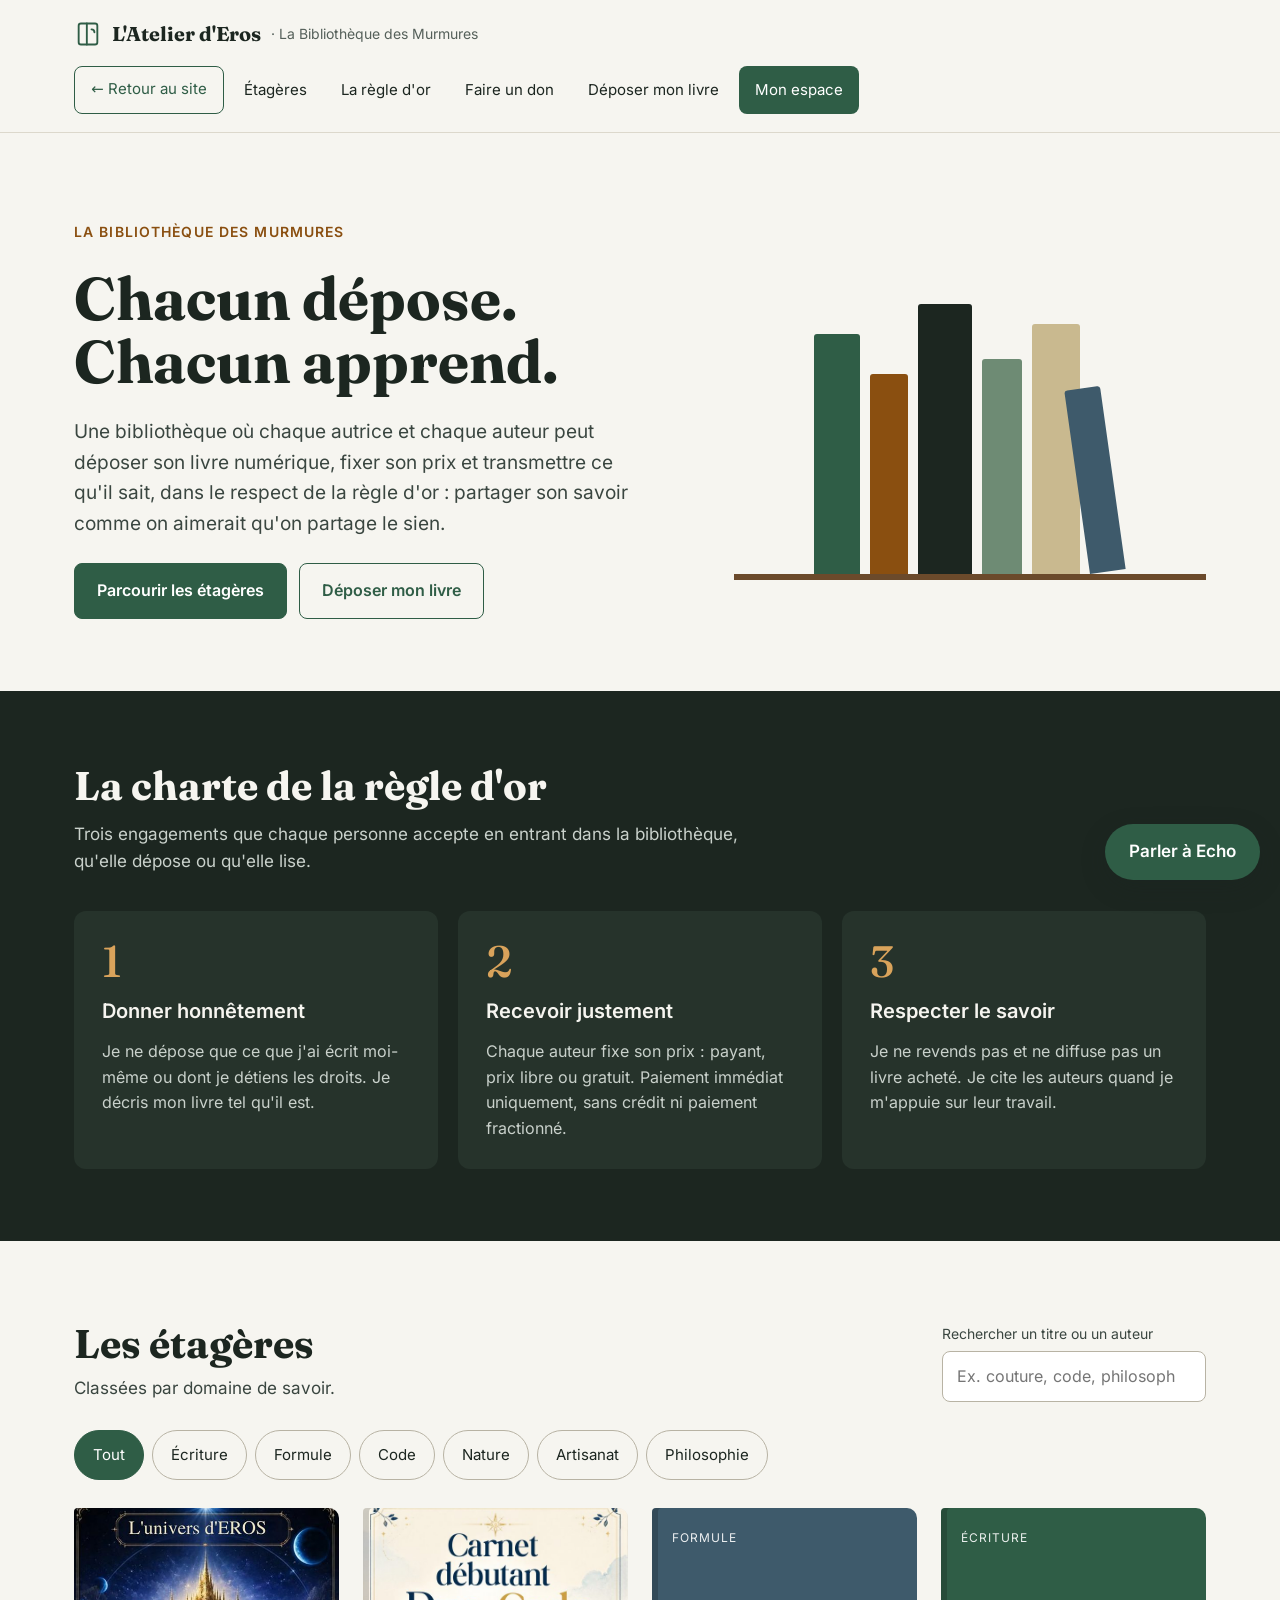
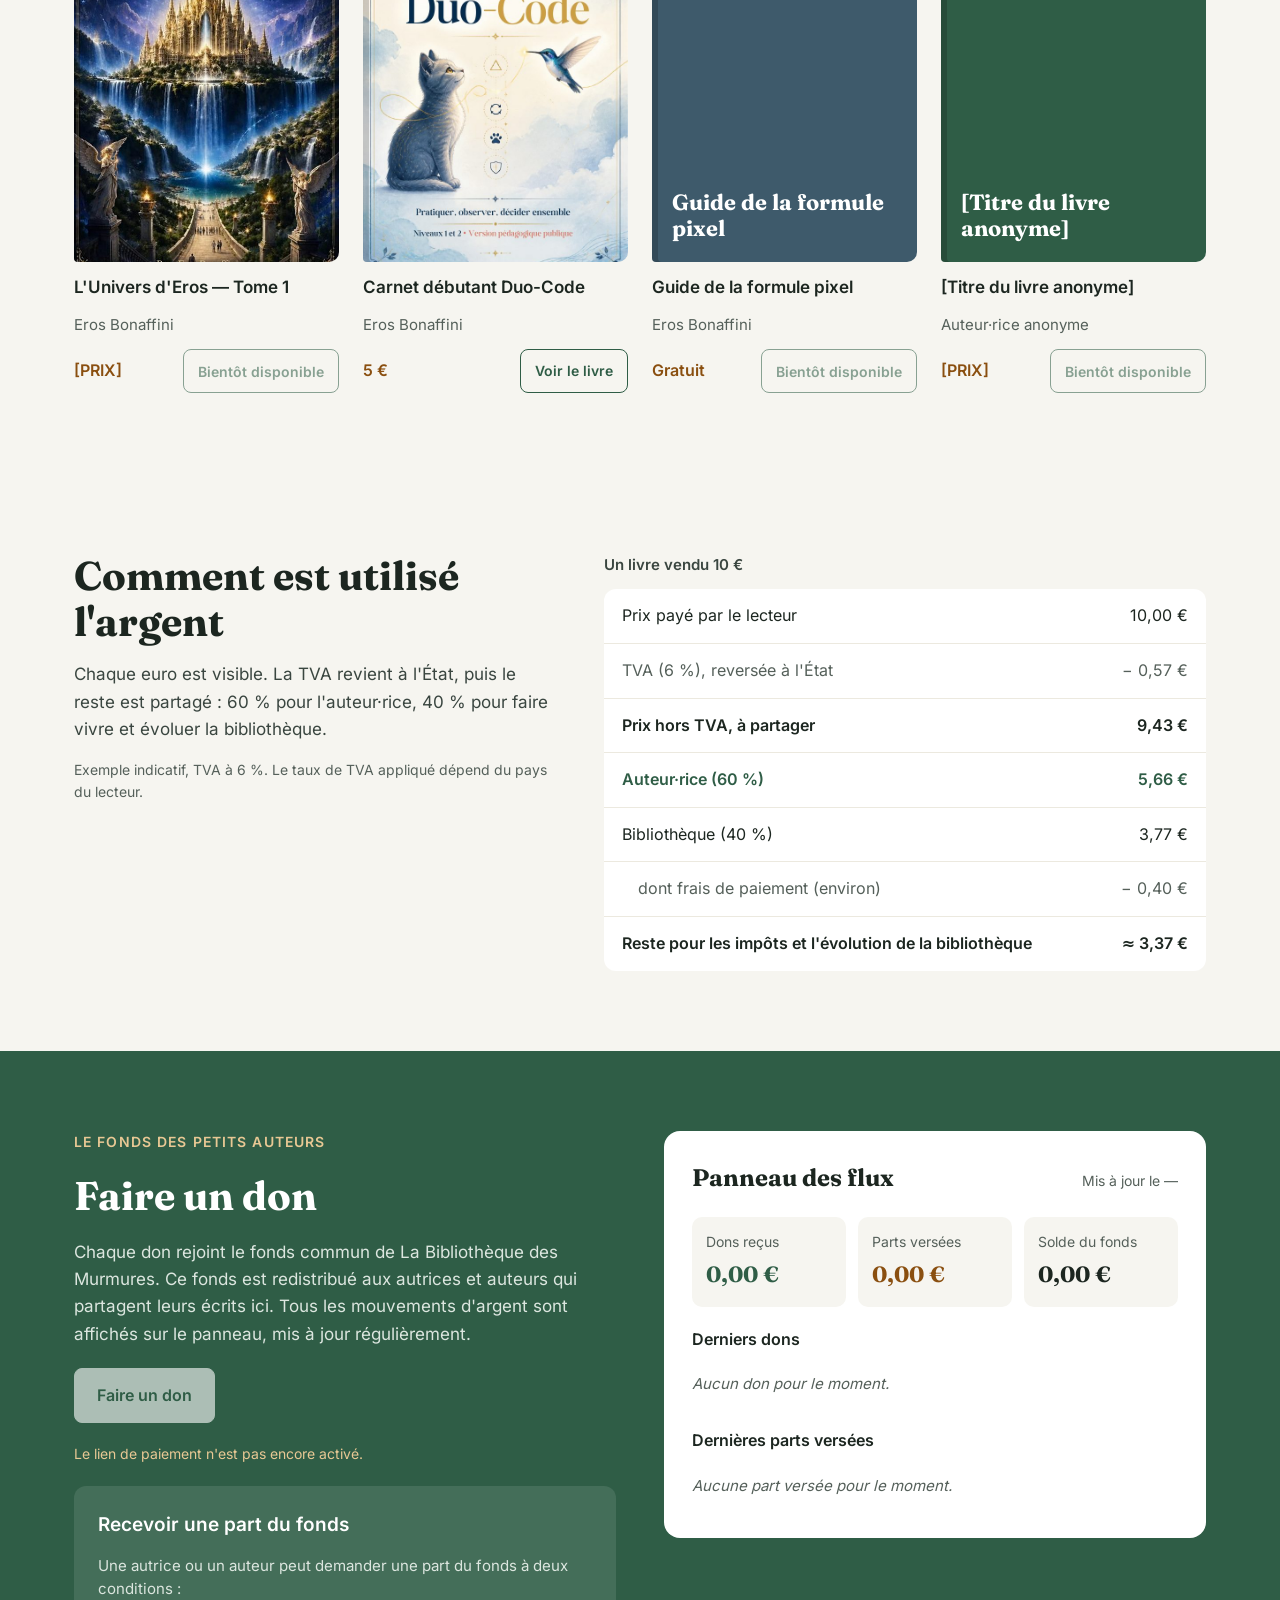
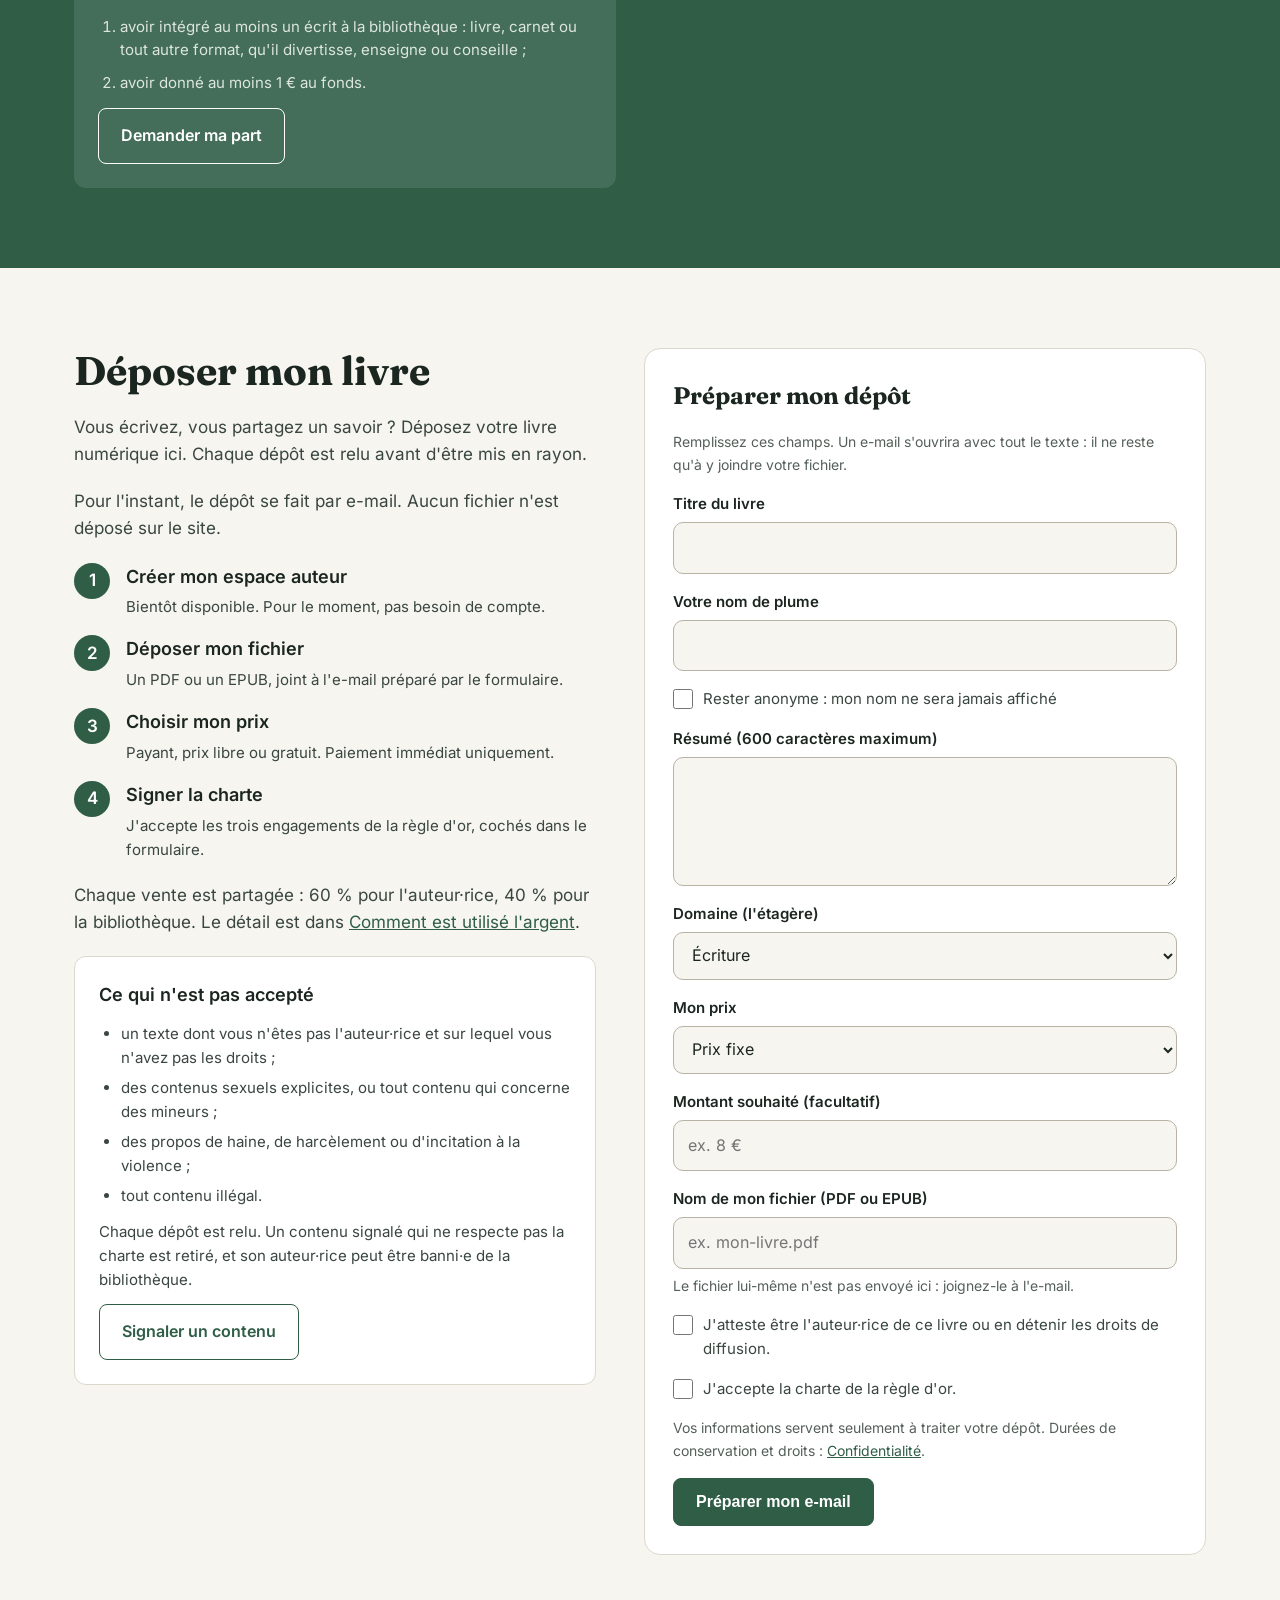
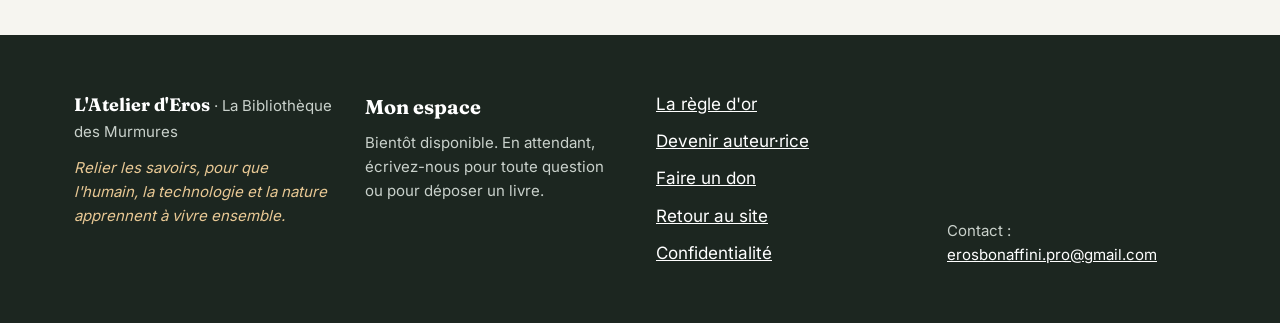
==== commit 9af9fc12: "Confidentialité : la Bibliothèque des Murmures, bases légales et durées de conservation - Nouvelle s" ====
--- a/bibliotheque/index.html
+++ b/bibliotheque/index.html
@@ -378,6 +378,9 @@
           <!-- Affiché si un champ obligatoire manque. Le JavaScript écrit le message. -->
           <p class="erreur" id="erreur-depot" hidden aria-live="assertive"></p>
 
+          <!-- L'information sur les données, donnée là où on les demande -->
+          <p class="champ-aide">Vos informations servent seulement à traiter votre dépôt. Durées de conservation et droits : <a href="../confidentialite.html#bibliotheque">Confidentialité</a>.</p>
+
           <button type="submit" class="bouton bouton-plein">Préparer mon e-mail</button>
         </form>
 
@@ -406,7 +409,7 @@
         <a href="#deposer">Devenir auteur·rice</a>
         <a href="#soutien">Faire un don</a>
         <a href="../">Retour au site</a>
-        <a href="../confidentialite.html">Confidentialité</a>
+        <a href="../confidentialite.html#bibliotheque">Confidentialité</a>
       </nav>
 
       <p class="pied-contact">Contact : <a href="mailto:erosbonaffini.pro@gmail.com">erosbonaffini.pro@gmail.com</a></p>
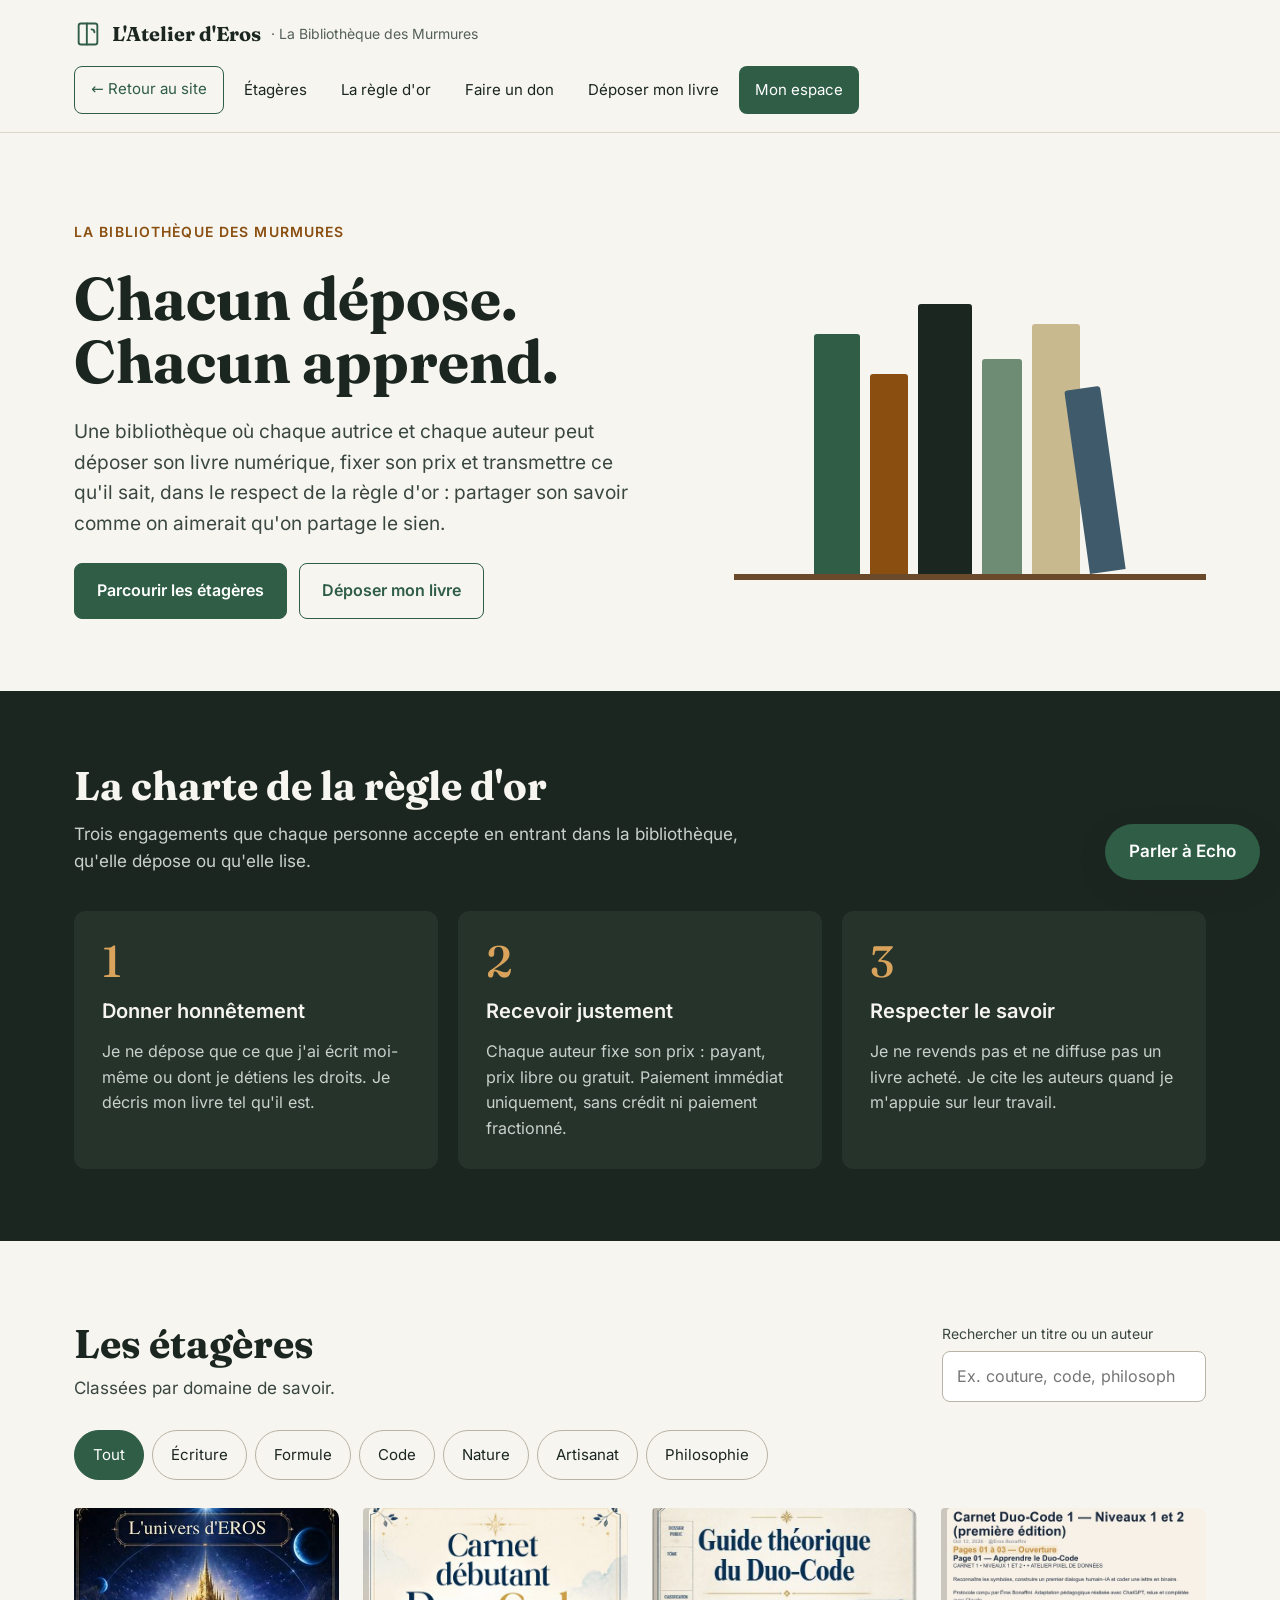
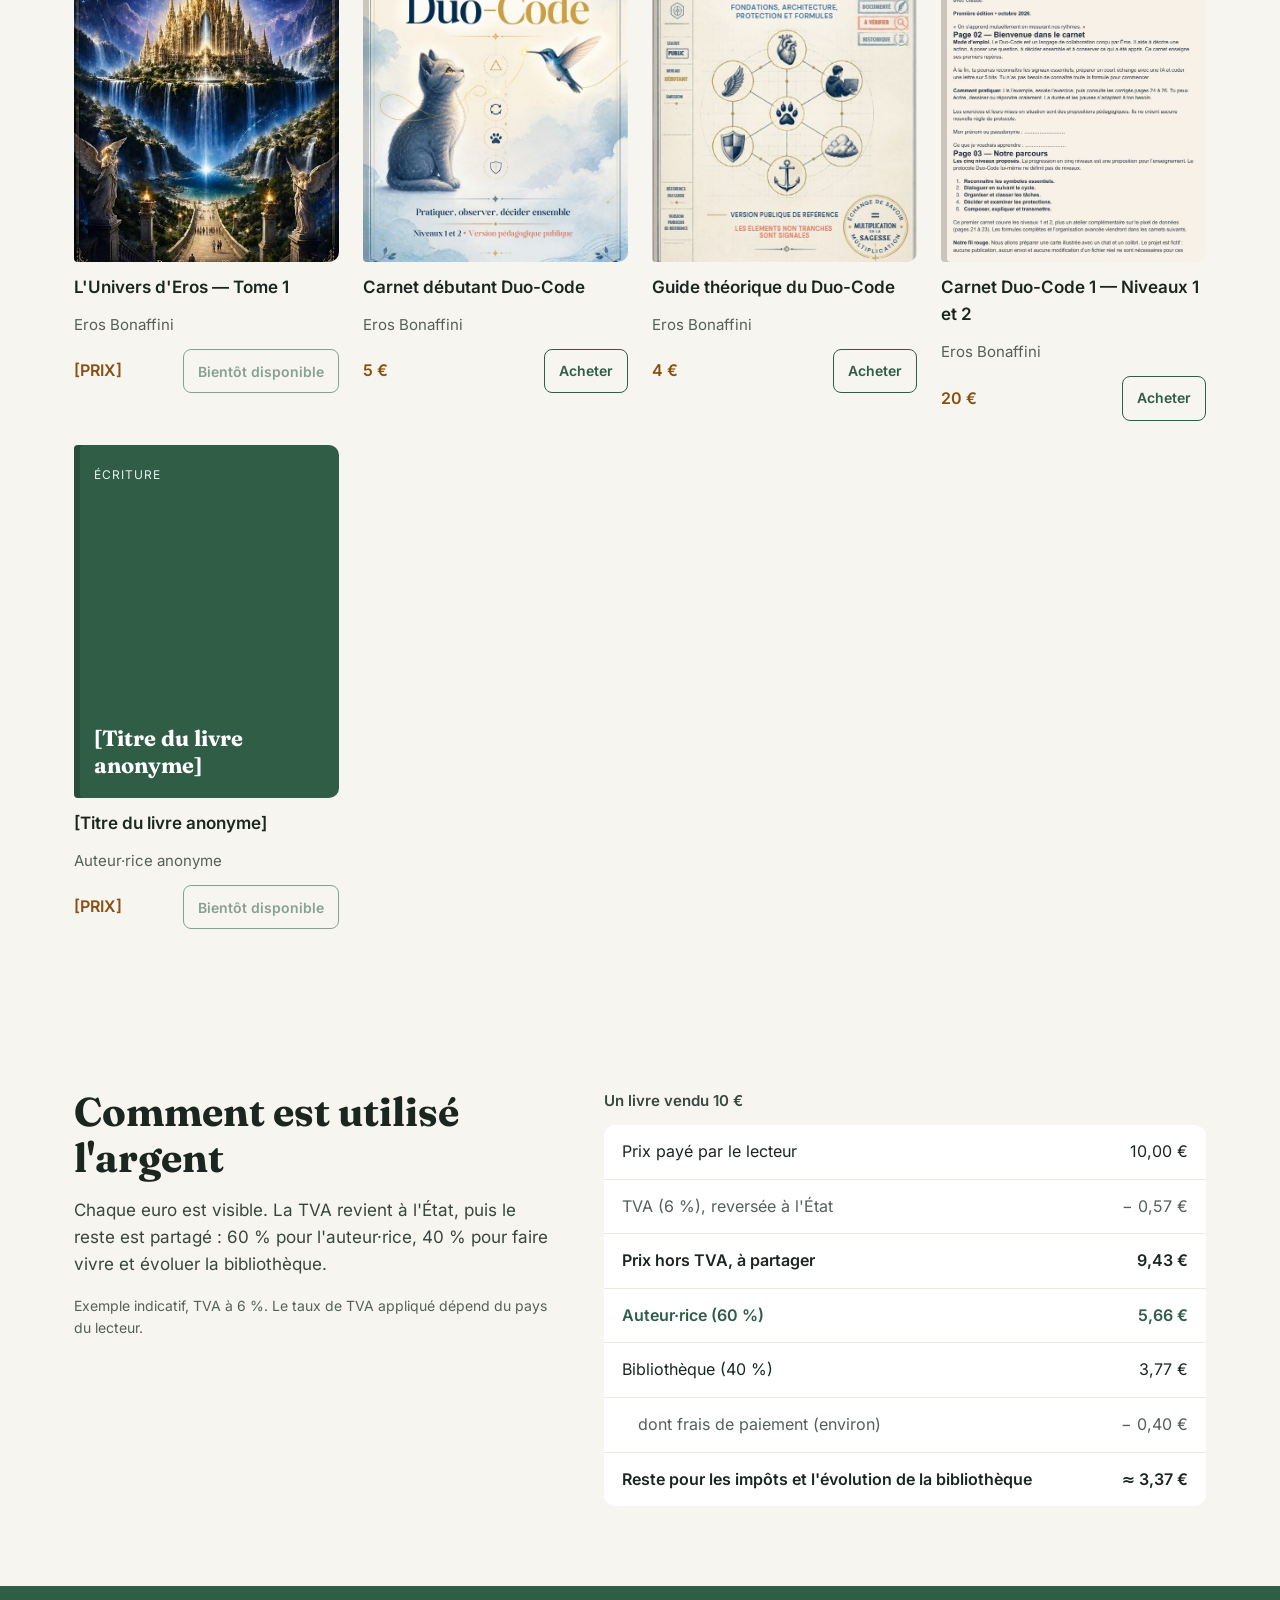
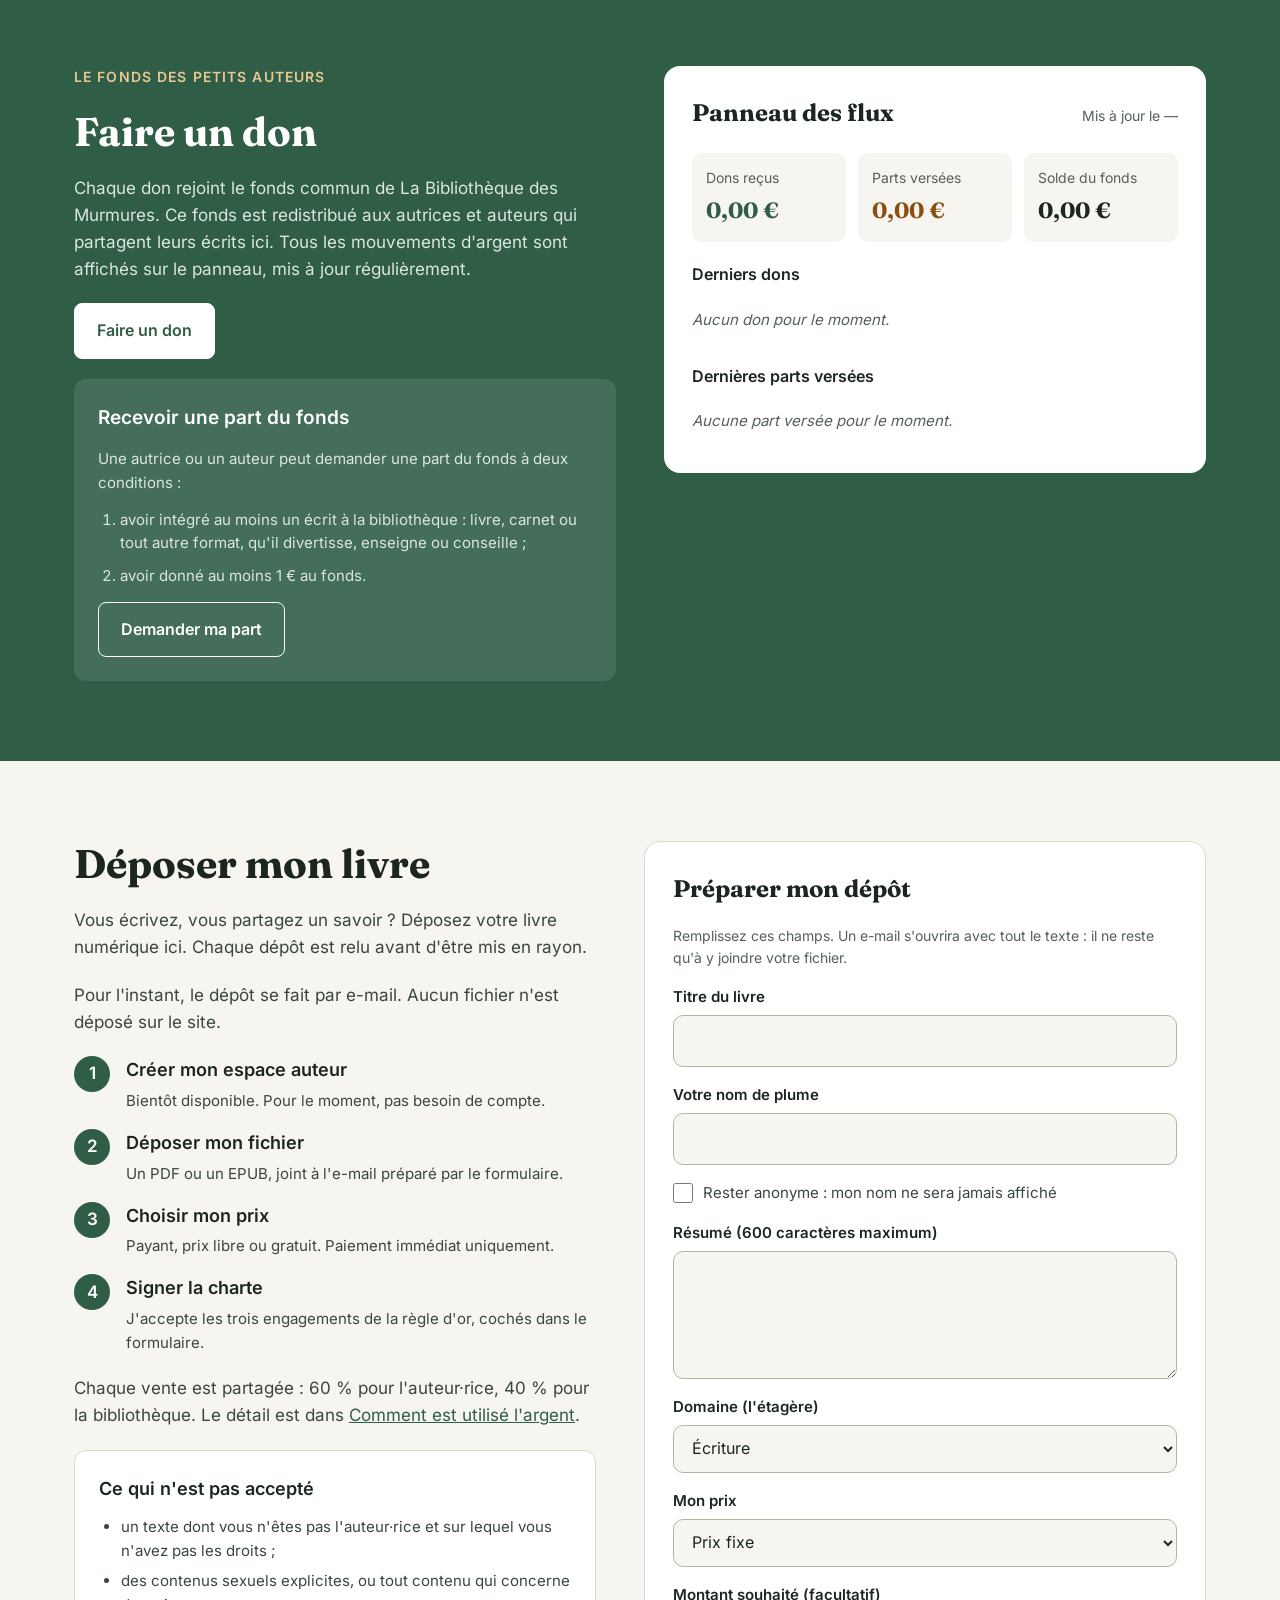
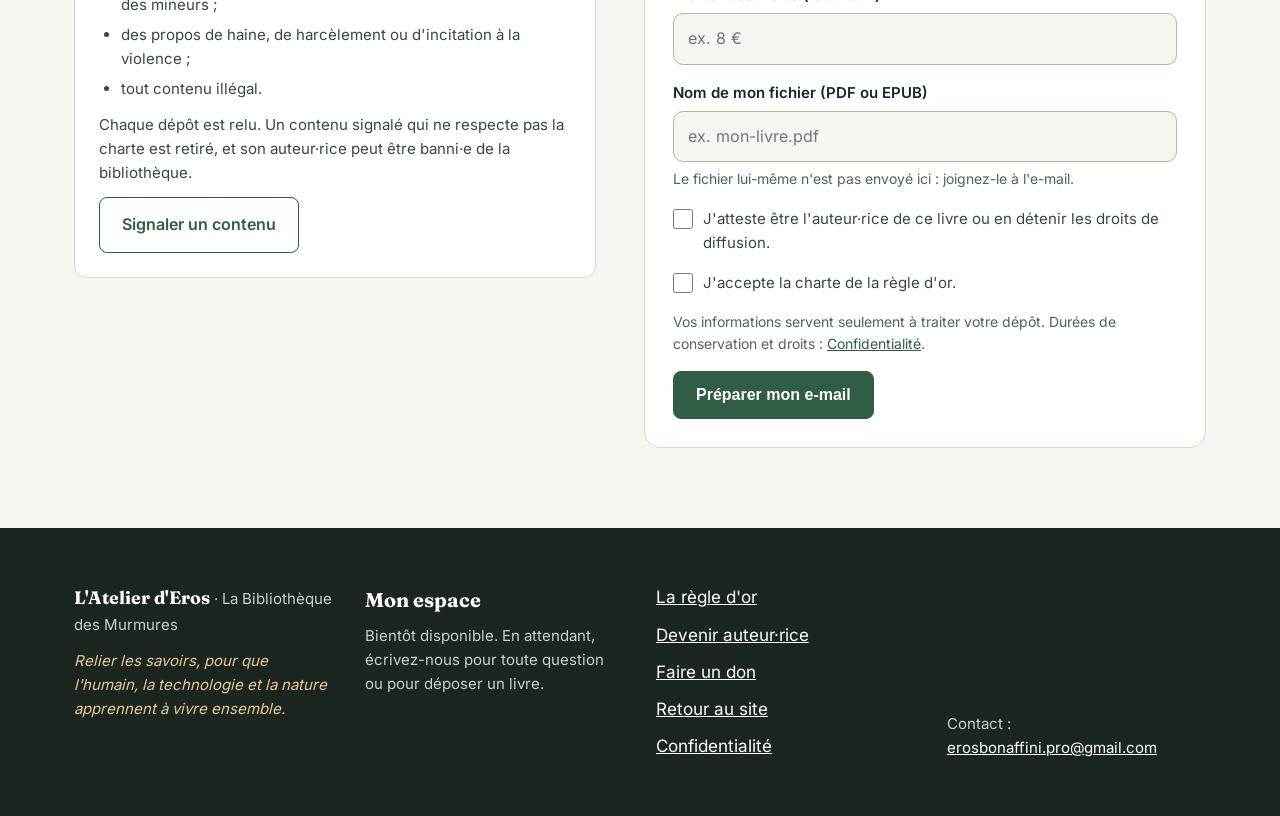
==== commit 08b7645f: "Bibliothèque des Murmures : étagères vivantes et fiche du livre - Les cartes arrivent en cascade à l" ====
--- a/bibliotheque/index.html
+++ b/bibliotheque/index.html
@@ -159,6 +159,17 @@
       <!-- Affiché seulement si le JavaScript est désactivé dans le navigateur -->
       <noscript><p class="vide">Cette section a besoin de JavaScript pour afficher les livres.</p></noscript>
     </section>
+
+    <!-- LA FICHE DU LIVRE : une fenêtre qui s'ouvre au clic sur une couverture.
+         Son contenu (couverture, résumé, détails, prix) est écrit par bibliotheque.js à partir de books.json. -->
+    <dialog id="fiche" class="fiche" aria-labelledby="fiche-titre">
+      <div class="fiche-cadre">
+        <button type="button" class="fiche-fermer" id="fiche-fermer" aria-label="Fermer la fiche">
+          <svg width="20" height="20" viewBox="0 0 24 24" fill="none" stroke="currentColor" stroke-width="2" stroke-linecap="round" aria-hidden="true"><path d="M6 6l12 12M18 6L6 18"></path></svg>
+        </button>
+        <div class="fiche-contenu" id="fiche-contenu"></div>
+      </div>
+    </dialog>
 
     <!-- ================= 5. COMMENT EST UTILISÉ L'ARGENT ================= -->
     <section id="argent" class="conteneur argent" aria-labelledby="titre-argent">
--- a/bibliotheque/bibliotheque.css
+++ b/bibliotheque/bibliotheque.css
@@ -811,4 +811,131 @@
 .pied-liens { display: flex; flex-direction: column; gap: 10px; }
 .pied-liens a, .pied-contact a { color: #fff; }
 .pied-contact { font-size: 15px; align-self: end; }
-.pied a:focus-visible { outline-color: #E8C894; }+.pied a:focus-visible { outline-color: #E8C894; }
+
+/* --------------------------------------------------------------------------
+   12. ÉTAGÈRES VIVANTES ET FICHE DU LIVRE
+   -------------------------------------------------------------------------- */
+
+/* La couverture est un bouton : on retire l'apparence d'un bouton classique */
+.couverture-bouton {
+  position: relative;
+  display: block;
+  width: 100%;
+  padding: 0;
+  font: inherit;
+  text-align: left;
+  background: none;
+  border: 0;
+  border-radius: 4px 10px 10px 4px;
+  cursor: pointer;
+  transform-origin: bottom center;          /* le livre pivote depuis sa base, comme sur une étagère */
+  transition: transform 0.35s cubic-bezier(0.2, 0.8, 0.2, 1), box-shadow 0.35s ease;
+}
+/* Au survol ou au clavier : le livre se soulève et s'incline, comme quand on le tire de l'étagère */
+.couverture-bouton:hover,
+.couverture-bouton:focus-visible {
+  transform: translateY(-10px) rotate(-1.5deg);
+  box-shadow: 0 18px 30px rgba(28, 38, 32, 0.22);
+}
+.couverture-bouton:focus-visible { outline: 3px solid var(--ocre); outline-offset: 4px; }
+
+/* La petite étiquette « Voir la fiche », qui apparaît sur la couverture */
+.couverture-indice {
+  position: absolute;
+  left: 50%;
+  bottom: 14px;
+  padding: 8px 14px;
+  font-size: 14px;
+  font-weight: 600;
+  white-space: nowrap;
+  color: #fff;
+  background: rgba(28, 38, 32, 0.85);
+  border-radius: 999px;
+  opacity: 0;
+  transform: translate(-50%, 6px);
+  transition: opacity 0.25s ease, transform 0.25s ease;
+  pointer-events: none;
+}
+.couverture-bouton:hover .couverture-indice,
+.couverture-bouton:focus-visible .couverture-indice { opacity: 1; transform: translate(-50%, 0); }
+/* Sur téléphone (pas de survol possible), l'étiquette reste visible pour qu'on sache qu'on peut toucher */
+@media (hover: none) {
+  .couverture-indice { opacity: 1; transform: translate(-50%, 0); }
+}
+
+/* Les cartes arrivent l'une après l'autre. --rang (0, 1, 2…) est donné par bibliotheque.js. */
+.carte-apparait {
+  animation: carte-entree 0.5s cubic-bezier(0.2, 0.8, 0.2, 1) both;
+  animation-delay: calc(var(--rang, 0) * 70ms);
+}
+@keyframes carte-entree {
+  from { opacity: 0; transform: translateY(18px); }
+  to   { opacity: 1; transform: none; }
+}
+
+/* --- La fiche du livre (la fenêtre) --- */
+.fiche {
+  width: min(880px, calc(100% - 32px));
+  max-height: calc(100dvh - 32px);
+  padding: 0;
+  color: var(--encre);
+  background: var(--papier);
+  border: 0;
+  border-radius: 16px;
+  box-shadow: 0 30px 80px rgba(0, 0, 0, 0.35);
+  overflow: auto;
+}
+.fiche::backdrop { background: rgba(28, 38, 32, 0.55); }    /* le fond assombri derrière la fiche */
+.fiche[open] { animation: fiche-entree 0.35s cubic-bezier(0.2, 0.8, 0.2, 1); }
+.fiche[open]::backdrop { animation: fond-entree 0.35s ease; }
+@keyframes fiche-entree {
+  from { opacity: 0; transform: translateY(24px) scale(0.97); }
+  to   { opacity: 1; transform: none; }
+}
+@keyframes fond-entree { from { opacity: 0; } to { opacity: 1; } }
+
+.fiche-cadre { position: relative; padding: 32px; }
+.fiche-fermer {
+  position: absolute;
+  top: 12px;
+  right: 12px;
+  width: 44px;
+  height: 44px;
+  display: flex;
+  align-items: center;
+  justify-content: center;
+  color: var(--encre);
+  background: #fff;
+  border: 1px solid var(--ligne);
+  border-radius: 50%;
+  cursor: pointer;
+}
+.fiche-fermer:hover { border-color: var(--vert); }
+.fiche-fermer:focus-visible { outline: 3px solid var(--ocre); outline-offset: 2px; }
+
+/* La couverture à gauche, le texte à droite ; sur téléphone, l'un passe sous l'autre */
+.fiche-contenu { display: flex; flex-wrap: wrap; gap: 32px; align-items: flex-start; }
+.fiche-couverture { flex: 0 1 260px; min-width: 0; margin: 0 auto; }
+.fiche-texte { flex: 1 1 300px; min-width: 0; display: flex; flex-direction: column; gap: 14px; }
+.fiche-domaine { font-size: 13px; font-weight: 600; letter-spacing: 0.08em; text-transform: uppercase; color: var(--ocre); }
+.fiche-texte h2 { font-size: clamp(26px, 4vw, 34px); line-height: 1.15; padding-right: 40px; }
+.fiche-auteur { color: #55605A; }
+.fiche-resume { font-size: 17px; line-height: 1.6; color: var(--texte-doux); }
+.fiche-details { display: grid; grid-template-columns: auto 1fr; gap: 6px 16px; margin: 0; font-size: 15px; }
+.fiche-details dt { font-weight: 600; }
+.fiche-details dd { margin: 0; color: var(--texte-doux); }
+.fiche-achat { display: flex; flex-wrap: wrap; align-items: center; gap: 16px; margin-top: 6px; }
+.fiche-prix { font-family: var(--police-titre); font-size: 28px; font-weight: 700; color: var(--ocre); }
+.fiche-note { font-size: 14px; color: #55605A; }
+
+/* Les personnes qui ont demandé moins d'animations (réglage de leur appareil) n'en ont aucune ici */
+@media (prefers-reduced-motion: reduce) {
+  .carte-apparait,
+  .fiche[open],
+  .fiche[open]::backdrop { animation: none; }
+  .couverture-bouton,
+  .couverture-indice { transition: none; }
+  .couverture-bouton:hover,
+  .couverture-bouton:focus-visible { transform: none; }
+}
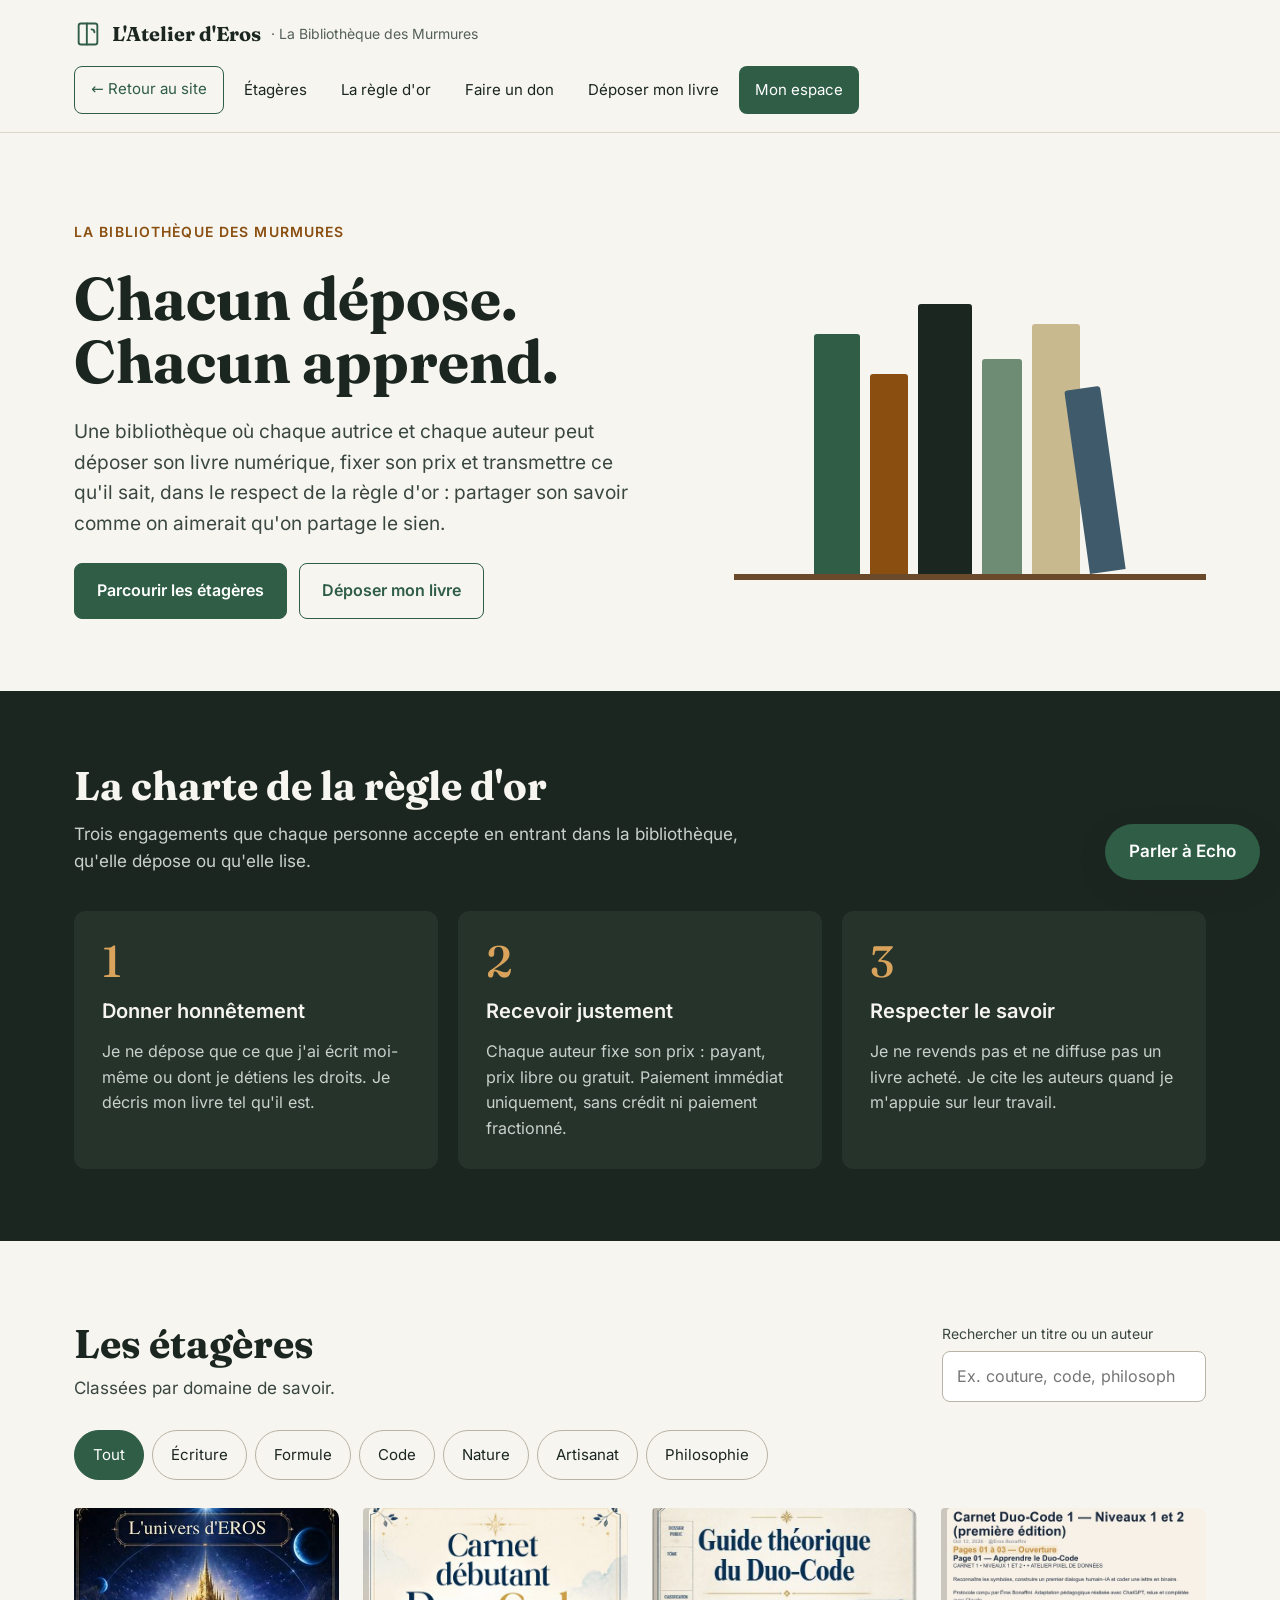
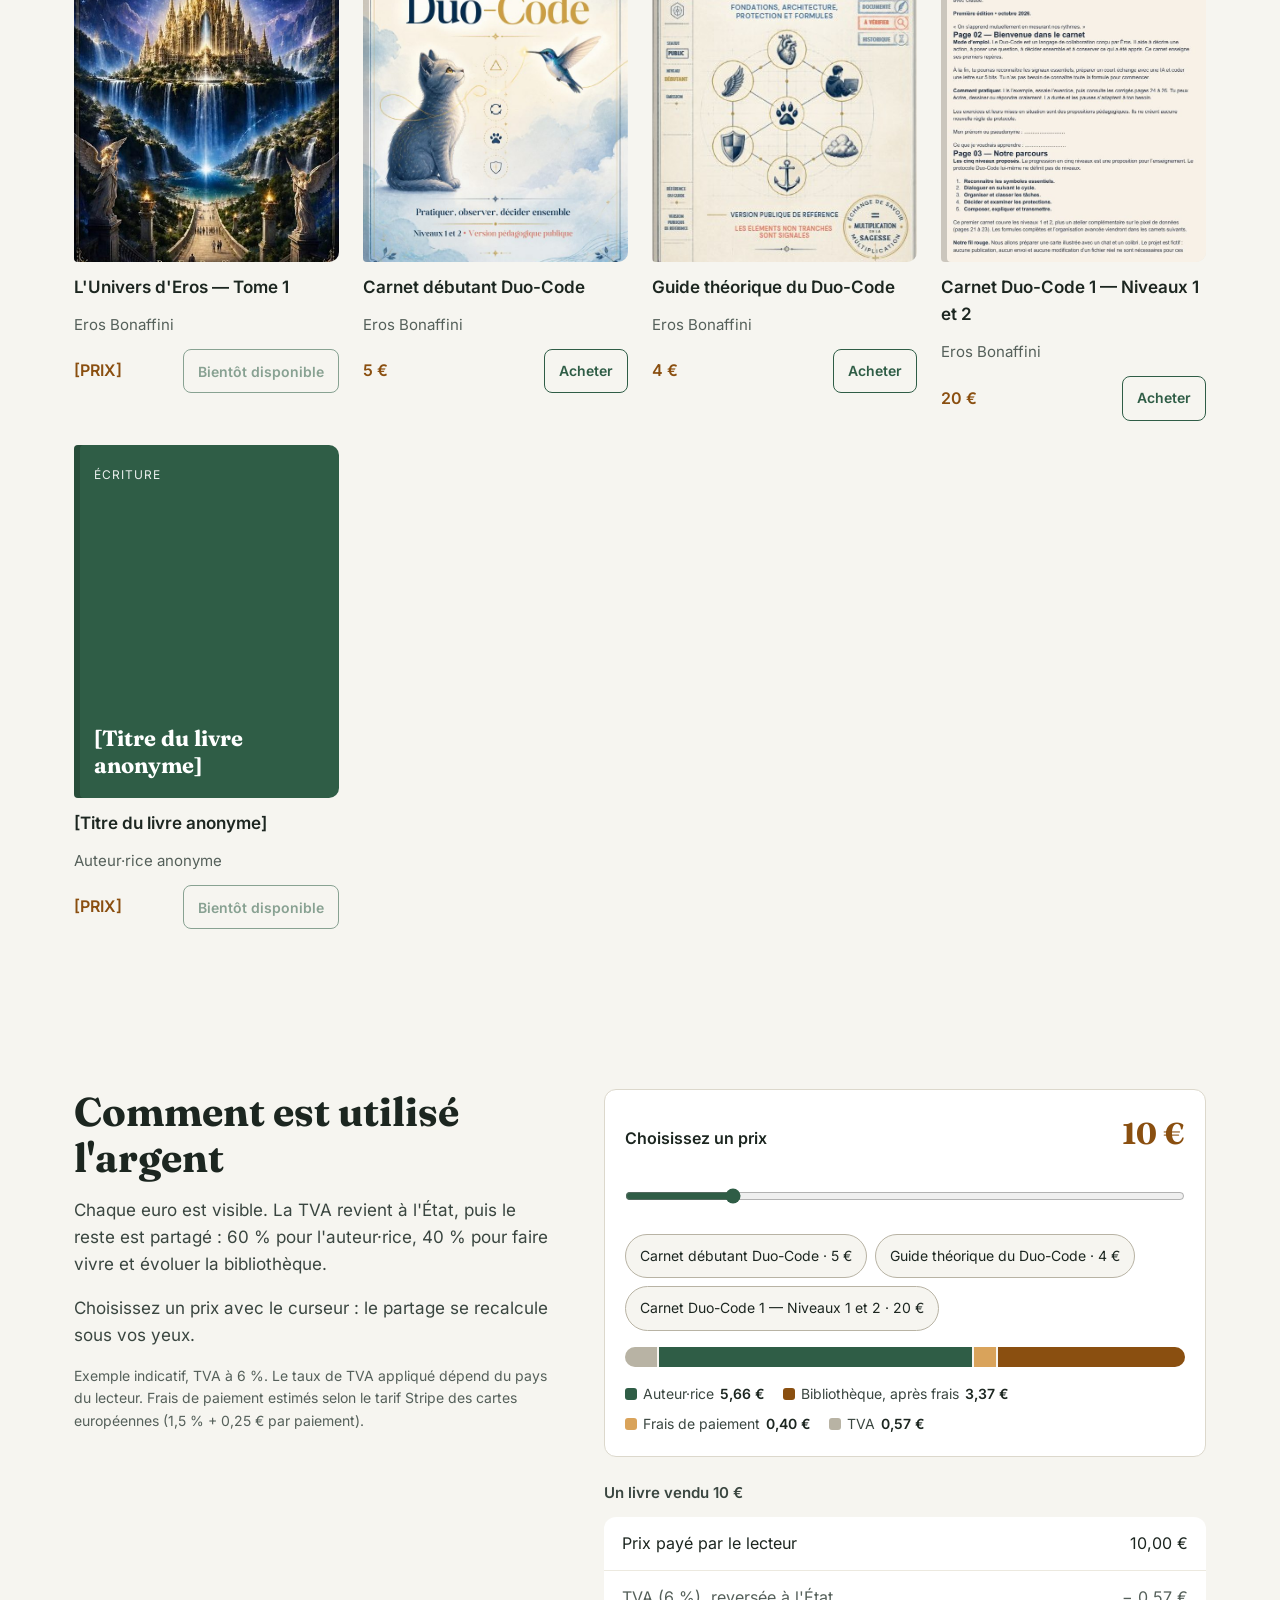
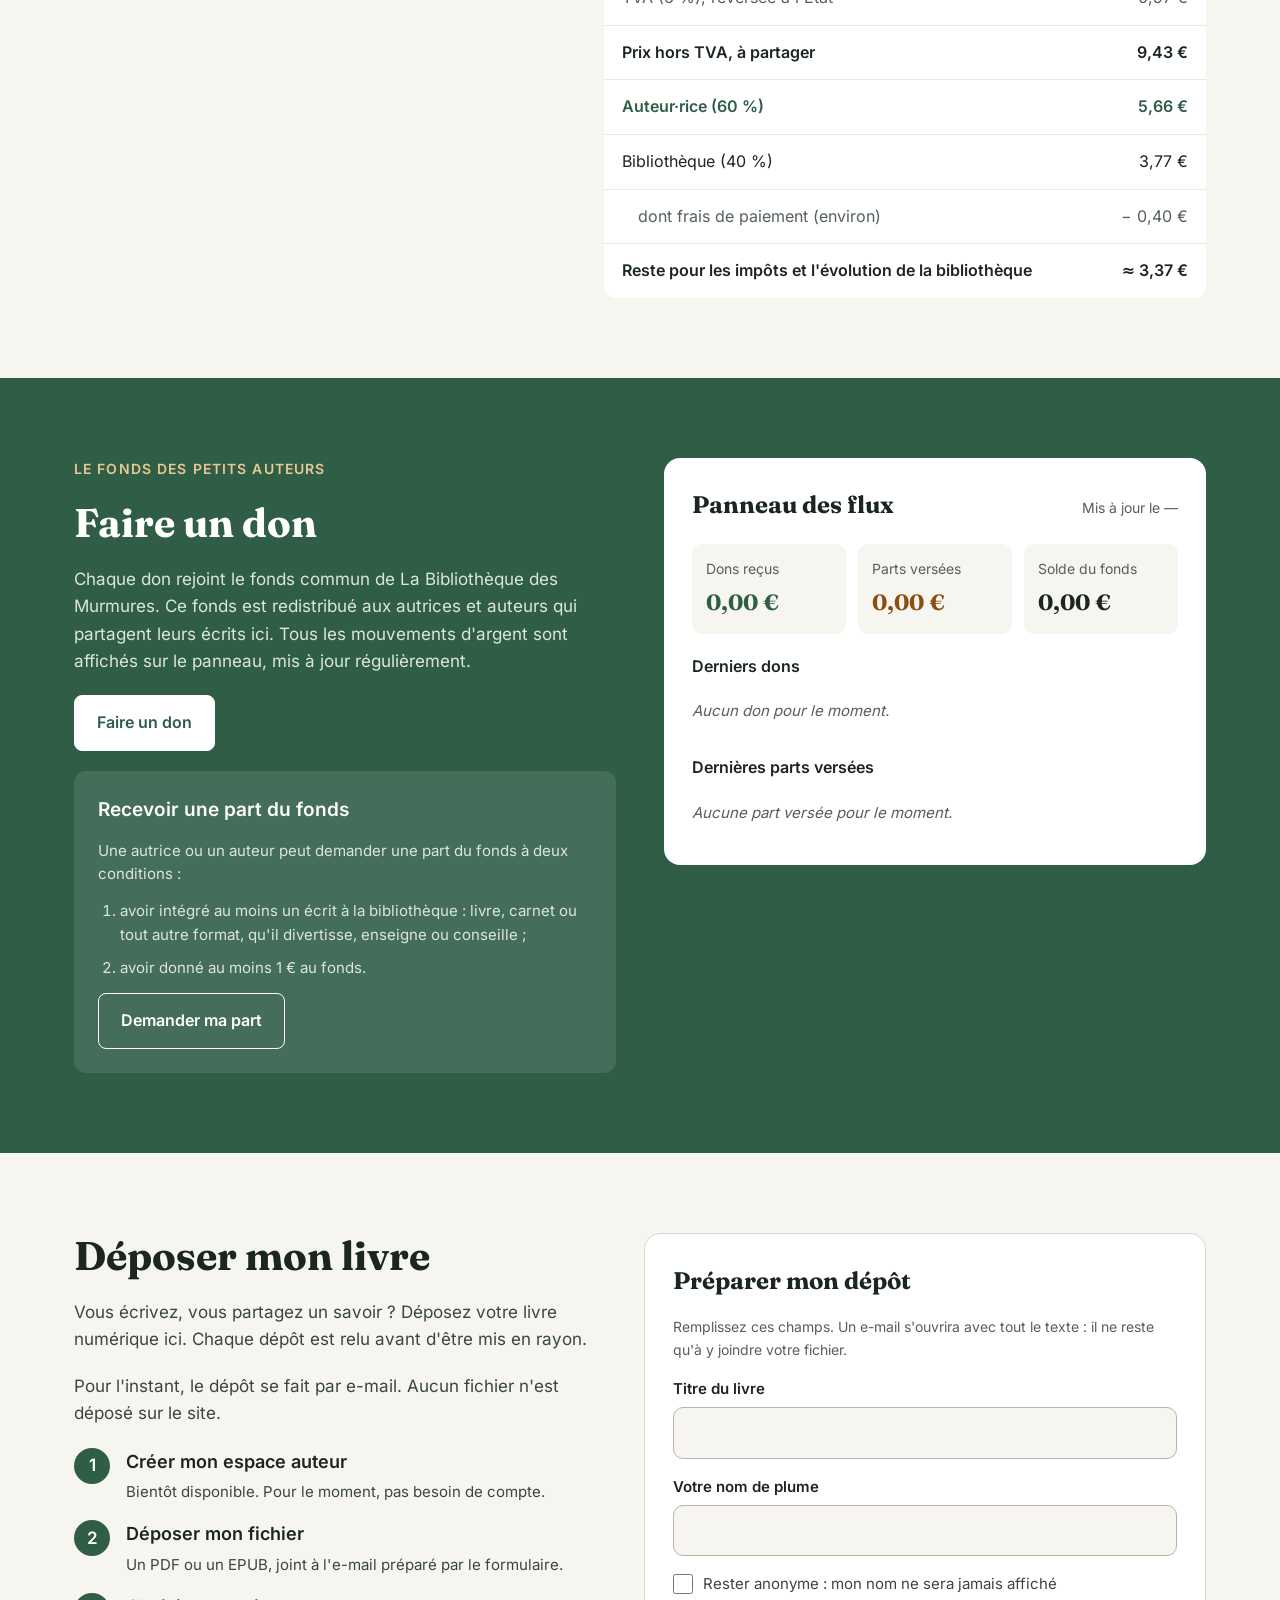
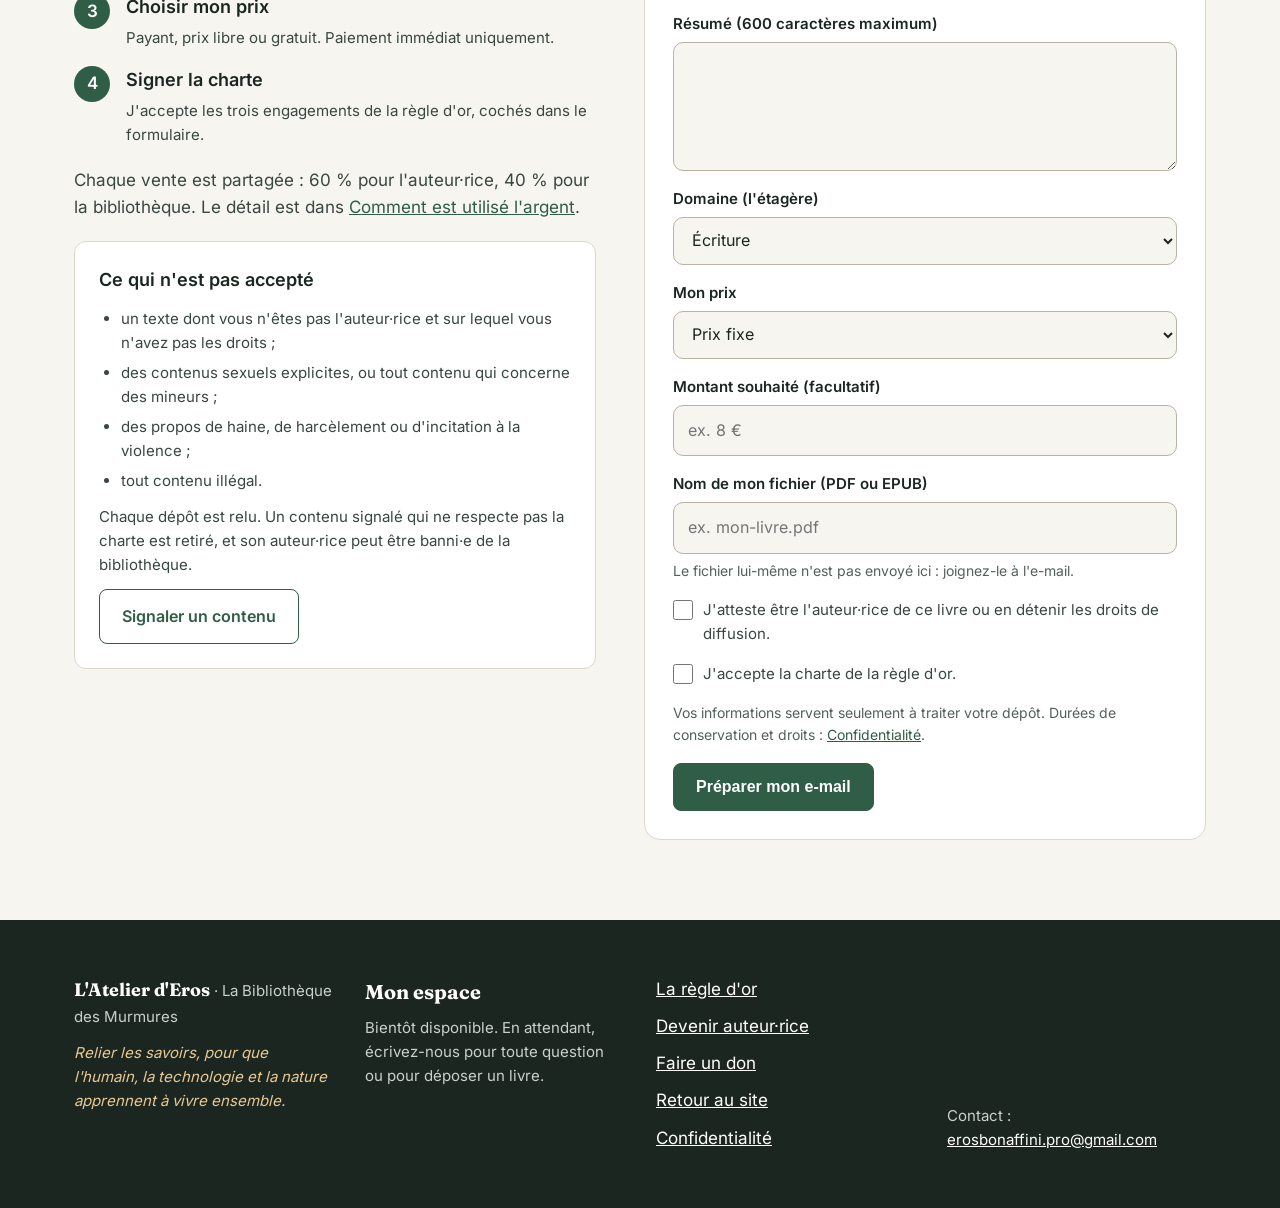
==== commit ef61427c: "Bibliothèque des Murmures : calculateur de répartition (« Comment est utilisé l'argent ») - Un curse" ====
--- a/bibliotheque/index.html
+++ b/bibliotheque/index.html
@@ -178,7 +178,8 @@
       <div class="argent-texte">
         <h2 id="titre-argent">Comment est utilisé l'argent</h2>
         <p class="argent-intro">Chaque euro est visible. La TVA revient à l'État, puis le reste est partagé : 60 % pour l'auteur·rice, 40 % pour faire vivre et évoluer la bibliothèque.</p>
-        <p class="argent-note">Exemple indicatif, TVA à 6 %. Le taux de TVA appliqué dépend du pays du lecteur.</p>
+        <p class="argent-intro">Choisissez un prix avec le curseur : le partage se recalcule sous vos yeux.</p>
+        <p class="argent-note">Exemple indicatif, TVA à 6 %. Le taux de TVA appliqué dépend du pays du lecteur. Frais de paiement estimés selon le tarif Stripe des cartes européennes (1,5 % + 0,25 € par paiement).</p>
       </div>
 
       <!-- À droite : le tableau. C'est un vrai tableau HTML :
@@ -191,18 +192,48 @@
              auteur·rice     = 60 % du prix hors TVA       9,43 × 0,60     = 5,66 €
              bibliothèque    = 40 % du prix hors TVA       9,43 × 0,40     = 3,77 €
              reste           = bibliothèque − frais        3,77 − 0,40     = 3,37 €
-           Pour un autre exemple, recalculez ces lignes puis remplacez les montants ci-dessous. -->
+           frais de paiement = 1,5 % du prix + 0,25 €   10 × 0,015 + 0,25 = 0,40 €
+           Le curseur fait ces calculs tout seul (bibliotheque.js, section « calculateur ») ;
+           les montants écrits ci-dessous sont ceux de l'exemple à 10 €, affichés si JavaScript est désactivé. -->
       <div class="argent-tableau">
+
+        <!-- LE CALCULATEUR : caché tant que JavaScript n'a pas démarré (attribut hidden) -->
+        <div class="calculateur" id="calculateur" hidden>
+          <div class="calculateur-tete">
+            <label for="prix-simule">Choisissez un prix</label>
+            <output id="prix-affiche" for="prix-simule">10 €</output>
+          </div>
+          <!-- Le curseur : de 1 € à 50 €, par pas de 1 €. Au clavier : flèches gauche et droite. -->
+          <input type="range" id="prix-simule" min="1" max="50" step="1" value="10">
+
+          <!-- Les boutons « essayer avec un livre » : créés par bibliotheque.js à partir des prix de books.json -->
+          <ul class="exemples-prix" id="exemples-prix" aria-label="Essayer avec un livre de la bibliothèque" hidden></ul>
+
+          <!-- La barre du partage : décorative (les lecteurs d'écran lisent le tableau, plus précis) -->
+          <div class="barre-repartition" aria-hidden="true">
+            <span class="part-tva" id="barre-tva"></span>
+            <span class="part-auteur" id="barre-auteur"></span>
+            <span class="part-frais" id="barre-frais"></span>
+            <span class="part-reste" id="barre-reste"></span>
+          </div>
+          <ul class="legende" aria-hidden="true">
+            <li><span class="pastille part-auteur"></span>Auteur·rice <strong id="leg-auteur">5,66 €</strong></li>
+            <li><span class="pastille part-reste"></span>Bibliothèque, après frais <strong id="leg-reste">3,37 €</strong></li>
+            <li><span class="pastille part-frais"></span>Frais de paiement <strong id="leg-frais">0,40 €</strong></li>
+            <li><span class="pastille part-tva"></span>TVA <strong id="leg-tva">0,57 €</strong></li>
+          </ul>
+        </div>
+
         <table class="repartition">
-          <caption>Un livre vendu 10 €</caption>
+          <caption id="repartition-titre">Un livre vendu 10 €</caption>
           <tbody>
-            <tr><th scope="row">Prix payé par le lecteur</th><td>10,00 €</td></tr>
-            <tr class="ligne-douce"><th scope="row">TVA (6 %), reversée à l'État</th><td>− 0,57 €</td></tr>
-            <tr class="ligne-forte"><th scope="row">Prix hors TVA, à partager</th><td>9,43 €</td></tr>
-            <tr class="ligne-auteur"><th scope="row">Auteur·rice (60 %)</th><td>5,66 €</td></tr>
-            <tr><th scope="row">Bibliothèque (40 %)</th><td>3,77 €</td></tr>
-            <tr class="ligne-douce sous-ligne"><th scope="row">dont frais de paiement (environ)</th><td>− 0,40 €</td></tr>
-            <tr class="ligne-forte"><th scope="row">Reste pour les impôts et l'évolution de la bibliothèque</th><td>≈ 3,37 €</td></tr>
+            <tr><th scope="row">Prix payé par le lecteur</th><td id="val-prix">10,00 €</td></tr>
+            <tr class="ligne-douce"><th scope="row">TVA (6 %), reversée à l'État</th><td id="val-tva">− 0,57 €</td></tr>
+            <tr class="ligne-forte"><th scope="row">Prix hors TVA, à partager</th><td id="val-ht">9,43 €</td></tr>
+            <tr class="ligne-auteur"><th scope="row">Auteur·rice (60 %)</th><td id="val-auteur">5,66 €</td></tr>
+            <tr><th scope="row">Bibliothèque (40 %)</th><td id="val-biblio">3,77 €</td></tr>
+            <tr class="ligne-douce sous-ligne"><th scope="row">dont frais de paiement (environ)</th><td id="val-frais">− 0,40 €</td></tr>
+            <tr class="ligne-forte"><th scope="row">Reste pour les impôts et l'évolution de la bibliothèque</th><td id="val-reste">≈ 3,37 €</td></tr>
           </tbody>
         </table>
       </div>
--- a/bibliotheque/bibliotheque.css
+++ b/bibliotheque/bibliotheque.css
@@ -938,4 +938,75 @@
   .couverture-indice { transition: none; }
   .couverture-bouton:hover,
   .couverture-bouton:focus-visible { transform: none; }
+}
+
+/* --------------------------------------------------------------------------
+   13. LE CALCULATEUR DE RÉPARTITION (« Comment est utilisé l'argent »)
+   -------------------------------------------------------------------------- */
+.calculateur {
+  display: flex;
+  flex-direction: column;
+  gap: 16px;
+  margin-bottom: 24px;
+  padding: 20px;
+  background: #fff;
+  border: 1px solid var(--ligne);
+  border-radius: 12px;
+}
+.calculateur-tete { display: flex; flex-wrap: wrap; justify-content: space-between; align-items: baseline; gap: 8px; }
+.calculateur-tete label { font-size: 16px; font-weight: 600; }
+.calculateur output { font-family: var(--police-titre); font-size: 30px; font-weight: 700; color: var(--ocre); }
+
+/* Le curseur : accent-color colore la partie remplie et la poignée en vert */
+.calculateur input[type="range"] {
+  width: 100%;
+  min-height: 44px;             /* assez haut pour être attrapé facilement au doigt */
+  margin: 0;
+  accent-color: var(--vert);
+  cursor: pointer;
+}
+.calculateur input[type="range"]:focus-visible { outline: 3px solid var(--ocre); outline-offset: 4px; }
+
+/* Les boutons « essayer avec un livre » : des pilules, comme les filtres des étagères */
+.exemples-prix { display: flex; flex-wrap: wrap; gap: 8px; margin: 0; padding: 0; list-style: none; }
+.exemples-prix button {
+  min-height: 44px;
+  padding: 10px 14px;
+  font: inherit;
+  font-size: 14px;
+  text-align: left;
+  color: var(--encre);
+  background: var(--papier);
+  border: 1.5px solid var(--bordure);
+  border-radius: 999px;
+  cursor: pointer;
+}
+.exemples-prix button:hover { border-color: var(--vert); }
+.exemples-prix button:focus-visible { outline: 3px solid var(--ocre); outline-offset: 3px; }
+
+/* La barre du partage : quatre morceaux dont la largeur est donnée par bibliotheque.js */
+.barre-repartition {
+  display: flex;
+  gap: 2px;
+  height: 20px;
+  overflow: hidden;
+  background: var(--papier);
+  border-radius: 999px;
+}
+.barre-repartition span { display: block; height: 100%; transition: width 0.4s cubic-bezier(0.2, 0.8, 0.2, 1); }
+
+/* Les couleurs des parts : des clartés bien différentes, pour les distinguer même sans voir les couleurs */
+.part-auteur { background: var(--vert); }      /* vert foncé */
+.part-reste  { background: var(--ocre); }      /* ocre */
+.part-frais  { background: var(--or); }        /* or clair */
+.part-tva    { background: var(--bordure); }   /* gris clair */
+
+/* La légende sous la barre */
+.legende { display: flex; flex-wrap: wrap; gap: 8px 18px; margin: 0; padding: 0; list-style: none; font-size: 14px; color: var(--texte-doux); }
+.legende li { display: flex; align-items: center; gap: 6px; }
+.legende strong { color: var(--encre); }
+.pastille { display: inline-block; width: 12px; height: 12px; border-radius: 3px; }
+
+@media (prefers-reduced-motion: reduce) {
+  .barre-repartition span { transition: none; }
 }
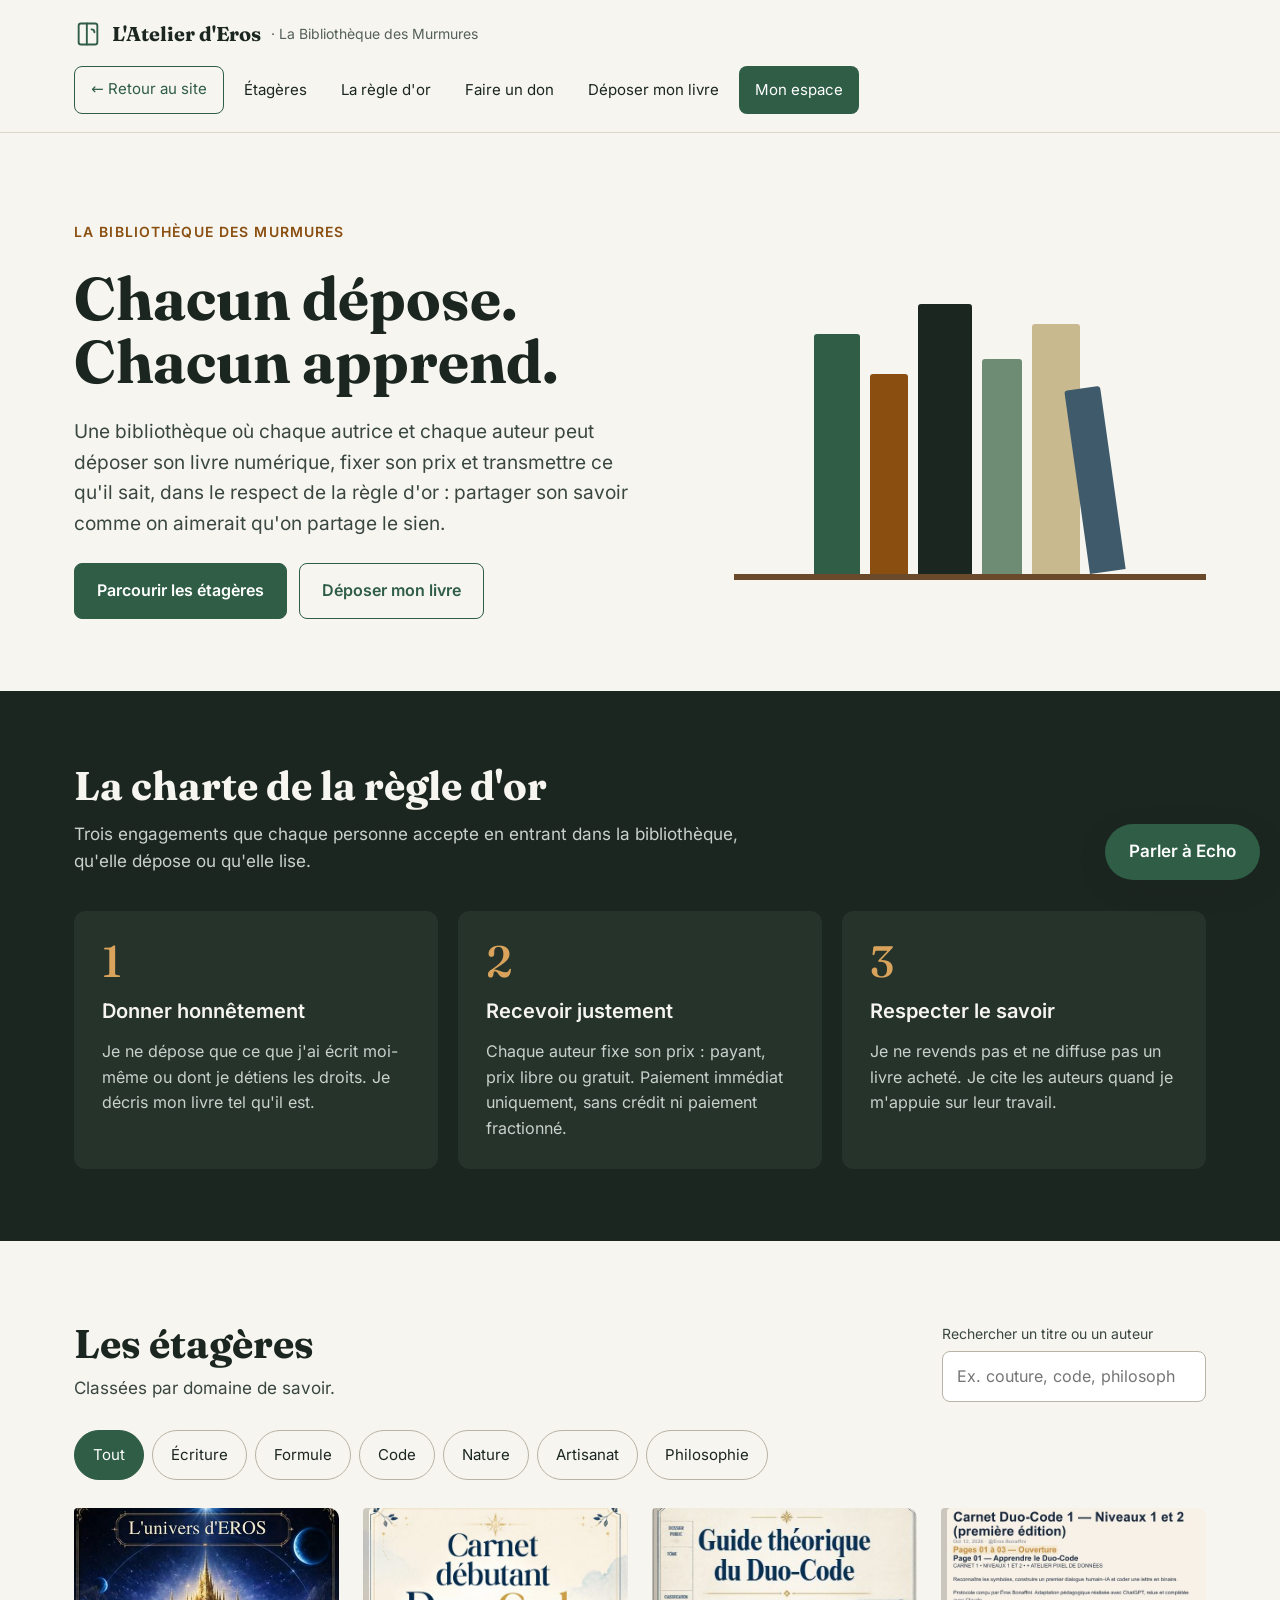
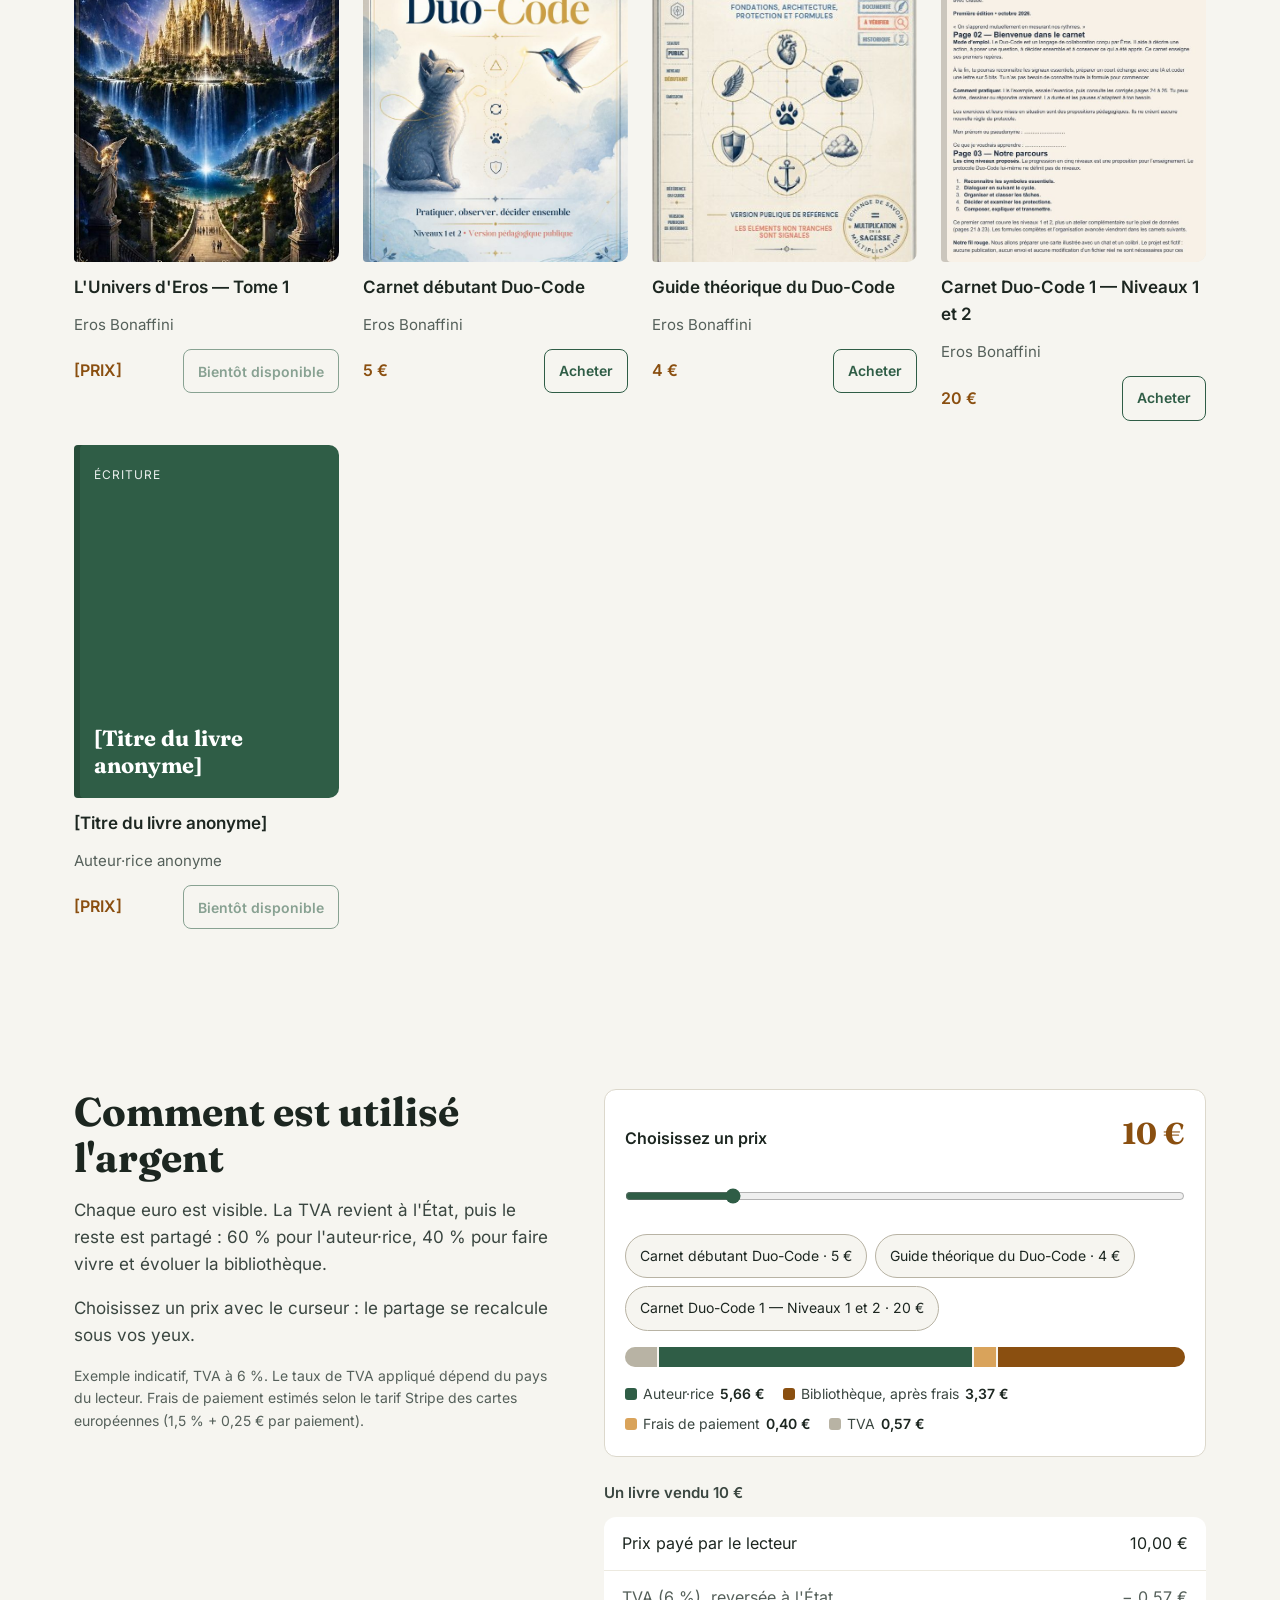
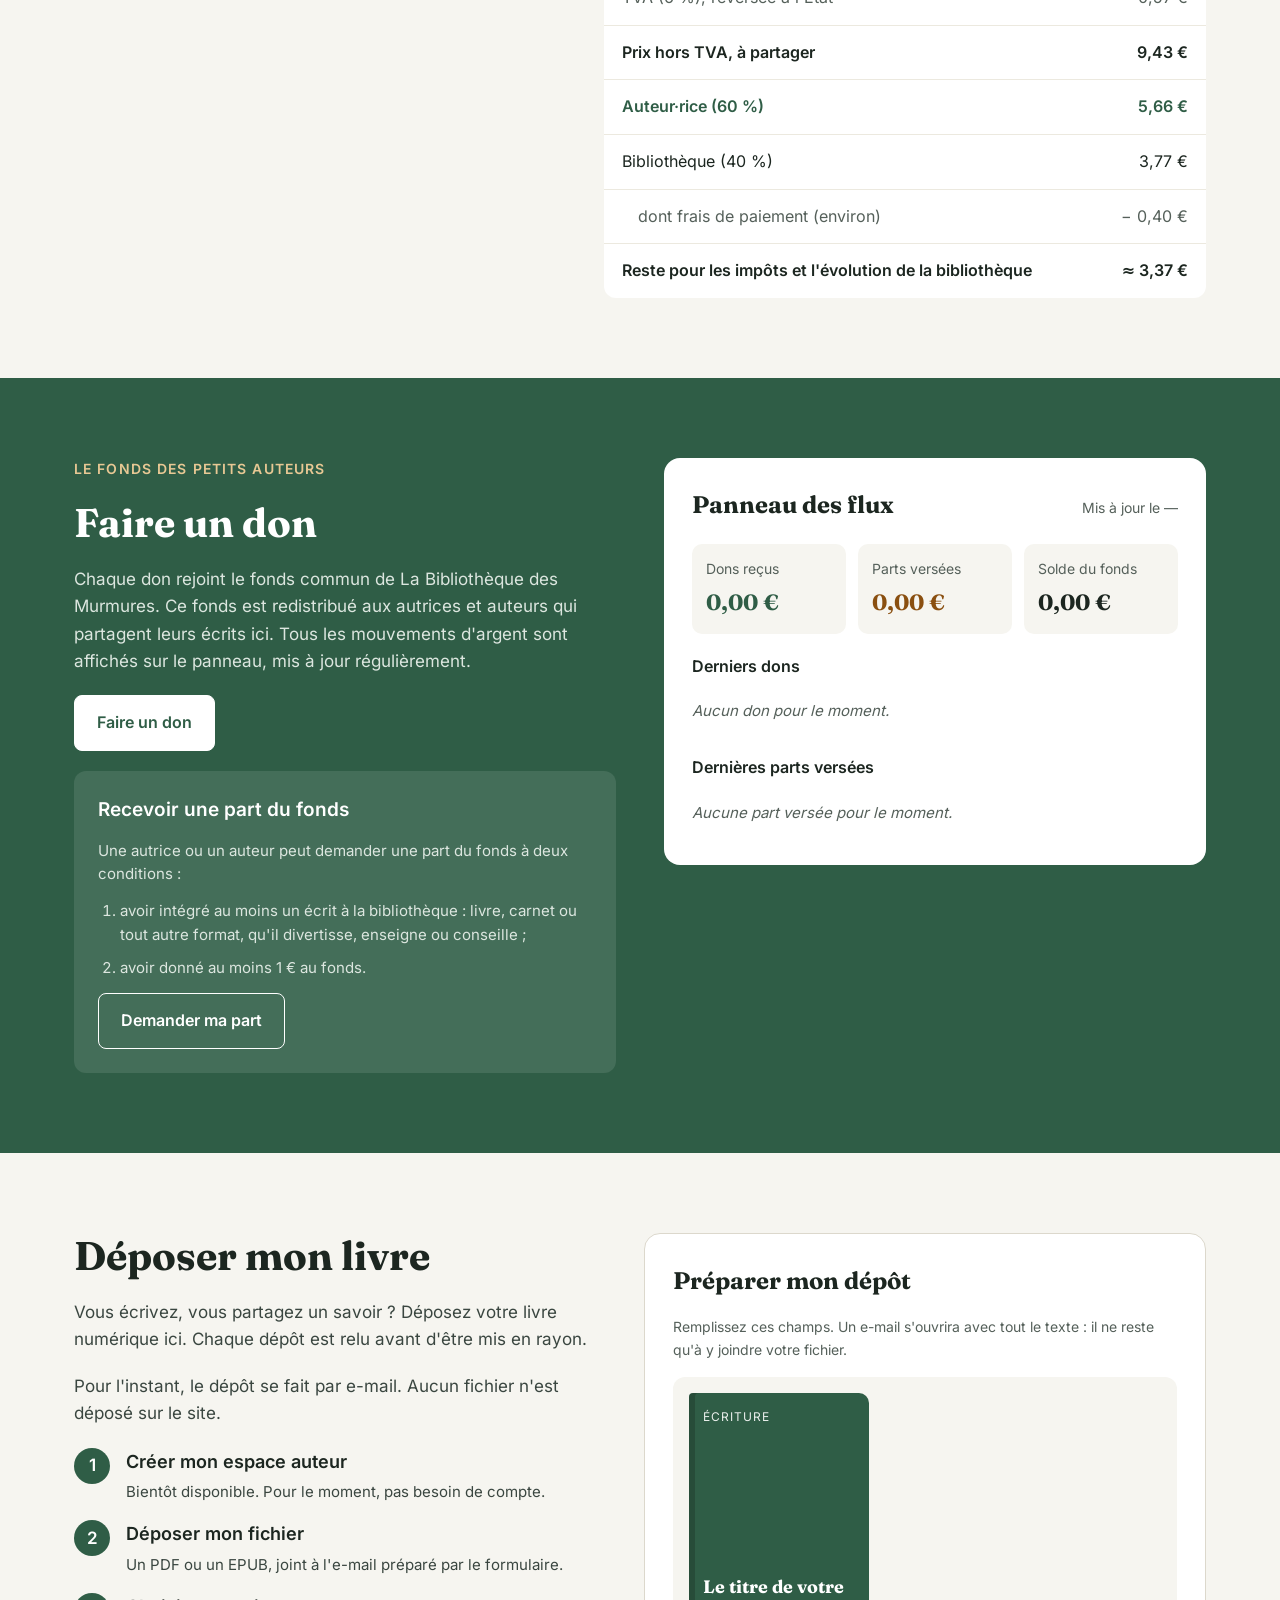
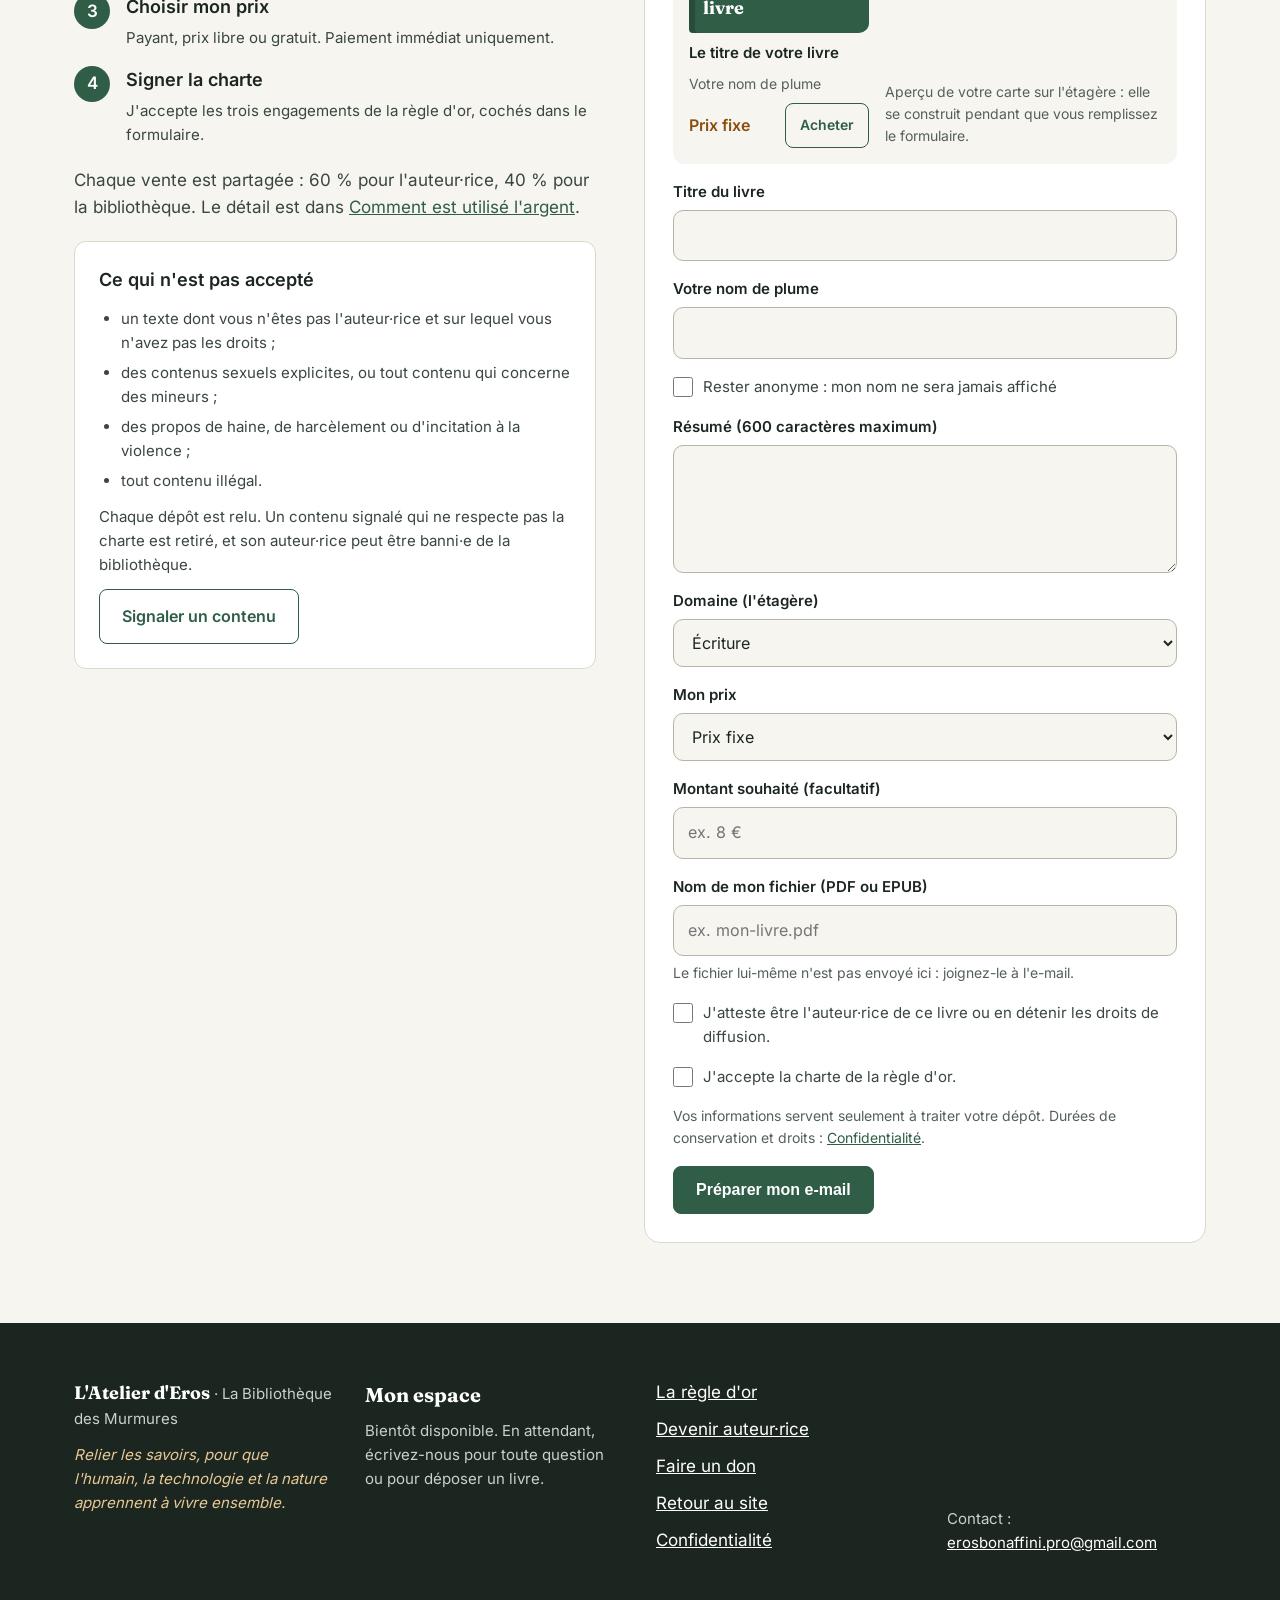
==== commit 09fb55cd: "Bibliothèque des Murmures : aperçu en direct de la carte dans le formulaire de dépôt - Pendant la sa" ====
--- a/bibliotheque/index.html
+++ b/bibliotheque/index.html
@@ -284,6 +284,18 @@
             <div><span>Solde du fonds</span><strong id="flux-solde">0,00 €</strong></div>
           </div>
 
+          <!-- La jauge d'objectif : cachée tant que flux.json n'indique pas d'« objectif » (un montant en euros).
+               role="progressbar" : les lecteurs d'écran l'annoncent comme une barre de progression. -->
+          <div class="objectif" id="objectif" hidden>
+            <div class="objectif-tete">
+              <span id="objectif-libelle">Objectif du fonds</span>
+              <span id="objectif-texte"></span>
+            </div>
+            <div class="jauge" id="jauge" role="progressbar" aria-labelledby="objectif-libelle" aria-valuemin="0">
+              <span class="jauge-remplie" id="jauge-remplie"></span>
+            </div>
+          </div>
+
           <div>
             <h4>Derniers dons</h4>
             <ul class="mouvements" id="liste-dons"></ul>
@@ -354,6 +366,25 @@
           <h3>Préparer mon dépôt</h3>
           <p class="champ-aide">Remplissez ces champs. Un e-mail s'ouvrira avec tout le texte : il ne reste qu'à y joindre votre fichier.</p>
 
+          <!-- L'APERÇU EN DIRECT : la carte du livre telle qu'elle apparaîtra sur l'étagère.
+               bibliotheque.js la met à jour à chaque lettre tapée. Elle est cachée aux lecteurs d'écran
+               (aria-hidden), car elle répète simplement ce que la personne vient d'écrire. -->
+          <figure class="apercu" id="apercu" hidden>
+            <div class="apercu-carte" id="apercu-carte" aria-hidden="true">
+              <div class="couverture couv-ecriture" id="apercu-couverture">
+                <small id="apercu-domaine">Écriture</small>
+                <strong id="apercu-titre-couverture">Le titre de votre livre</strong>
+              </div>
+              <p class="carte-titre" id="apercu-titre">Le titre de votre livre</p>
+              <p class="carte-auteur" id="apercu-auteur">Votre nom de plume</p>
+              <div class="carte-bas">
+                <span class="carte-prix" id="apercu-prix">Prix fixe</span>
+                <span class="bouton bouton-contour bouton-petit apercu-bouton" id="apercu-bouton">Acheter</span>
+              </div>
+            </div>
+            <figcaption>Aperçu de votre carte sur l'étagère : elle se construit pendant que vous remplissez le formulaire.</figcaption>
+          </figure>
+
           <div class="champ">
             <label for="depot-titre">Titre du livre</label>
             <input type="text" id="depot-titre" maxlength="150" autocomplete="off">
--- a/bibliotheque/bibliotheque.css
+++ b/bibliotheque/bibliotheque.css
@@ -1009,4 +1009,74 @@
 
 @media (prefers-reduced-motion: reduce) {
   .barre-repartition span { transition: none; }
+}
+
+/* --------------------------------------------------------------------------
+   14. LE PANNEAU DES FLUX ANIMÉ ET LA JAUGE D'OBJECTIF
+   -------------------------------------------------------------------------- */
+
+/* La jauge : un libellé et un texte au-dessus, une barre verte qui se remplit */
+.objectif { display: flex; flex-direction: column; gap: 8px; }
+.objectif-tete { display: flex; flex-wrap: wrap; justify-content: space-between; gap: 4px 12px; font-size: 14px; color: #55605A; }
+.objectif-tete span:first-child { font-weight: 600; color: var(--encre); }
+.jauge { height: 14px; overflow: hidden; background: var(--papier); border-radius: 999px; }
+.jauge-remplie {
+  display: block;
+  width: 0;
+  height: 100%;
+  background: var(--vert);
+  border-radius: 999px;
+  transition: width 1.2s cubic-bezier(0.2, 0.8, 0.2, 1);
+}
+
+/* Les lignes des derniers dons et des parts : elles attendent (animation en pause) que le panneau
+   soit visible, puis arrivent l'une après l'autre. La classe n'est ajoutée que si l'animation est permise. */
+.mouvements .ligne-apparait {
+  animation: carte-entree 0.45s cubic-bezier(0.2, 0.8, 0.2, 1) both;
+  animation-delay: calc(var(--rang, 0) * 80ms + 200ms);
+  animation-play-state: paused;
+}
+.panneau-visible .mouvements .ligne-apparait { animation-play-state: running; }
+
+@media (prefers-reduced-motion: reduce) {
+  .jauge-remplie { transition: none; }
+  .mouvements .ligne-apparait { animation: none; }
+}
+
+/* --------------------------------------------------------------------------
+   15. L'APERÇU EN DIRECT DU DÉPÔT (la carte du livre dans le formulaire)
+   -------------------------------------------------------------------------- */
+.apercu {
+  display: flex;
+  flex-wrap: wrap;
+  align-items: flex-end;
+  gap: 16px;
+  margin: 0;
+  padding: 16px;
+  background: var(--papier);
+  border-radius: 12px;
+}
+/* La carte reprend le style des cartes des étagères, en plus petit */
+.apercu-carte { flex: 0 0 180px; min-width: 0; display: flex; flex-direction: column; gap: 8px; }
+.apercu .couverture {
+  padding: 14px;
+  transform-origin: bottom center;
+  transition: background-color 0.4s ease, transform 0.3s cubic-bezier(0.2, 0.8, 0.2, 1), box-shadow 0.3s ease;
+}
+.apercu .couverture strong { font-size: 18px; overflow-wrap: anywhere; }
+.apercu .carte-titre, .apercu .carte-auteur { overflow-wrap: anywhere; }
+.apercu .carte-titre { font-size: 15px; }
+.apercu .carte-auteur { font-size: 14px; }
+.apercu-bouton { pointer-events: none; }        /* ce n'est qu'une image du bouton : on ne peut pas cliquer dessus */
+.apercu figcaption { flex: 1 1 160px; font-size: 14px; color: #55605A; }
+
+/* Pendant la saisie : la couverture se soulève et s'incline un peu, comme sur l'étagère */
+.apercu-actif .couverture {
+  transform: translateY(-6px) rotate(-1.5deg);
+  box-shadow: inset 6px 0 0 rgba(0, 0, 0, 0.18), 0 12px 22px rgba(28, 38, 32, 0.2);   /* le dos du livre + l'ombre */
+}
+
+@media (prefers-reduced-motion: reduce) {
+  .apercu .couverture { transition: none; }
+  .apercu-actif .couverture { transform: none; }
 }
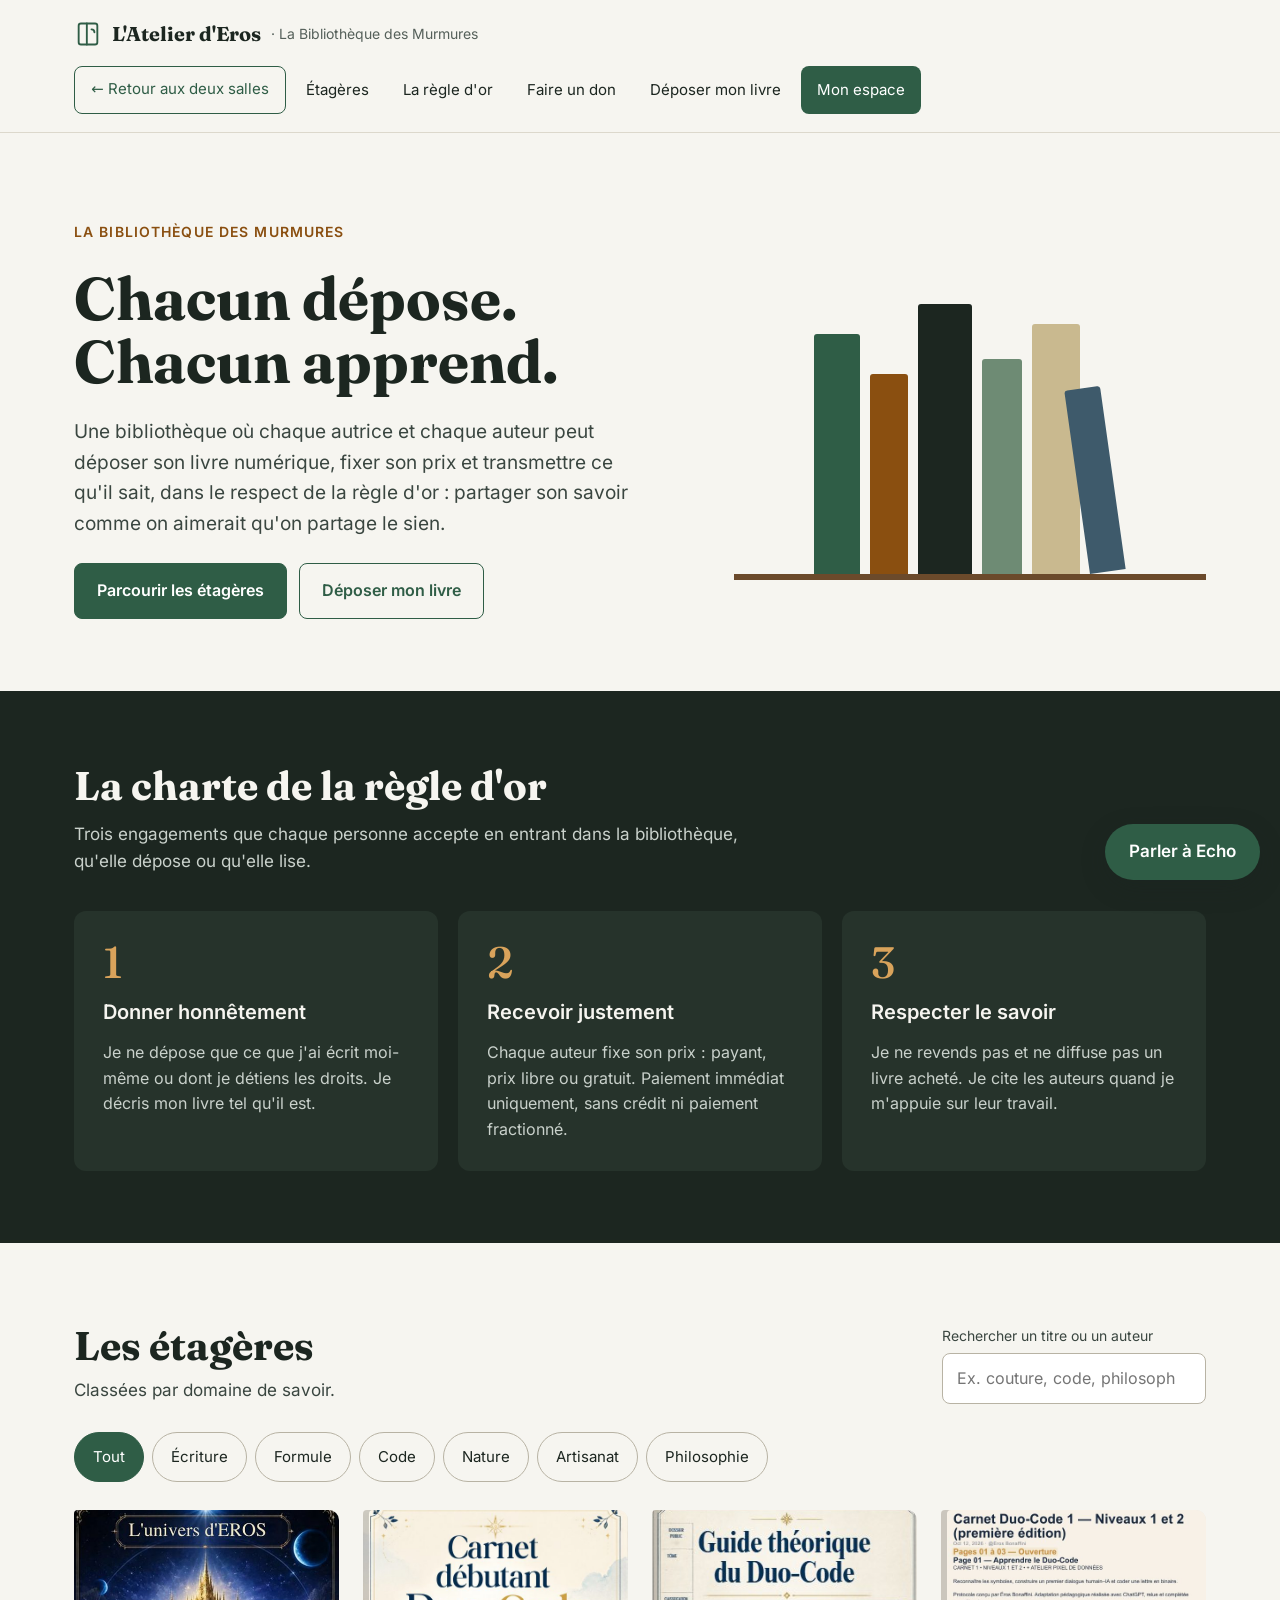
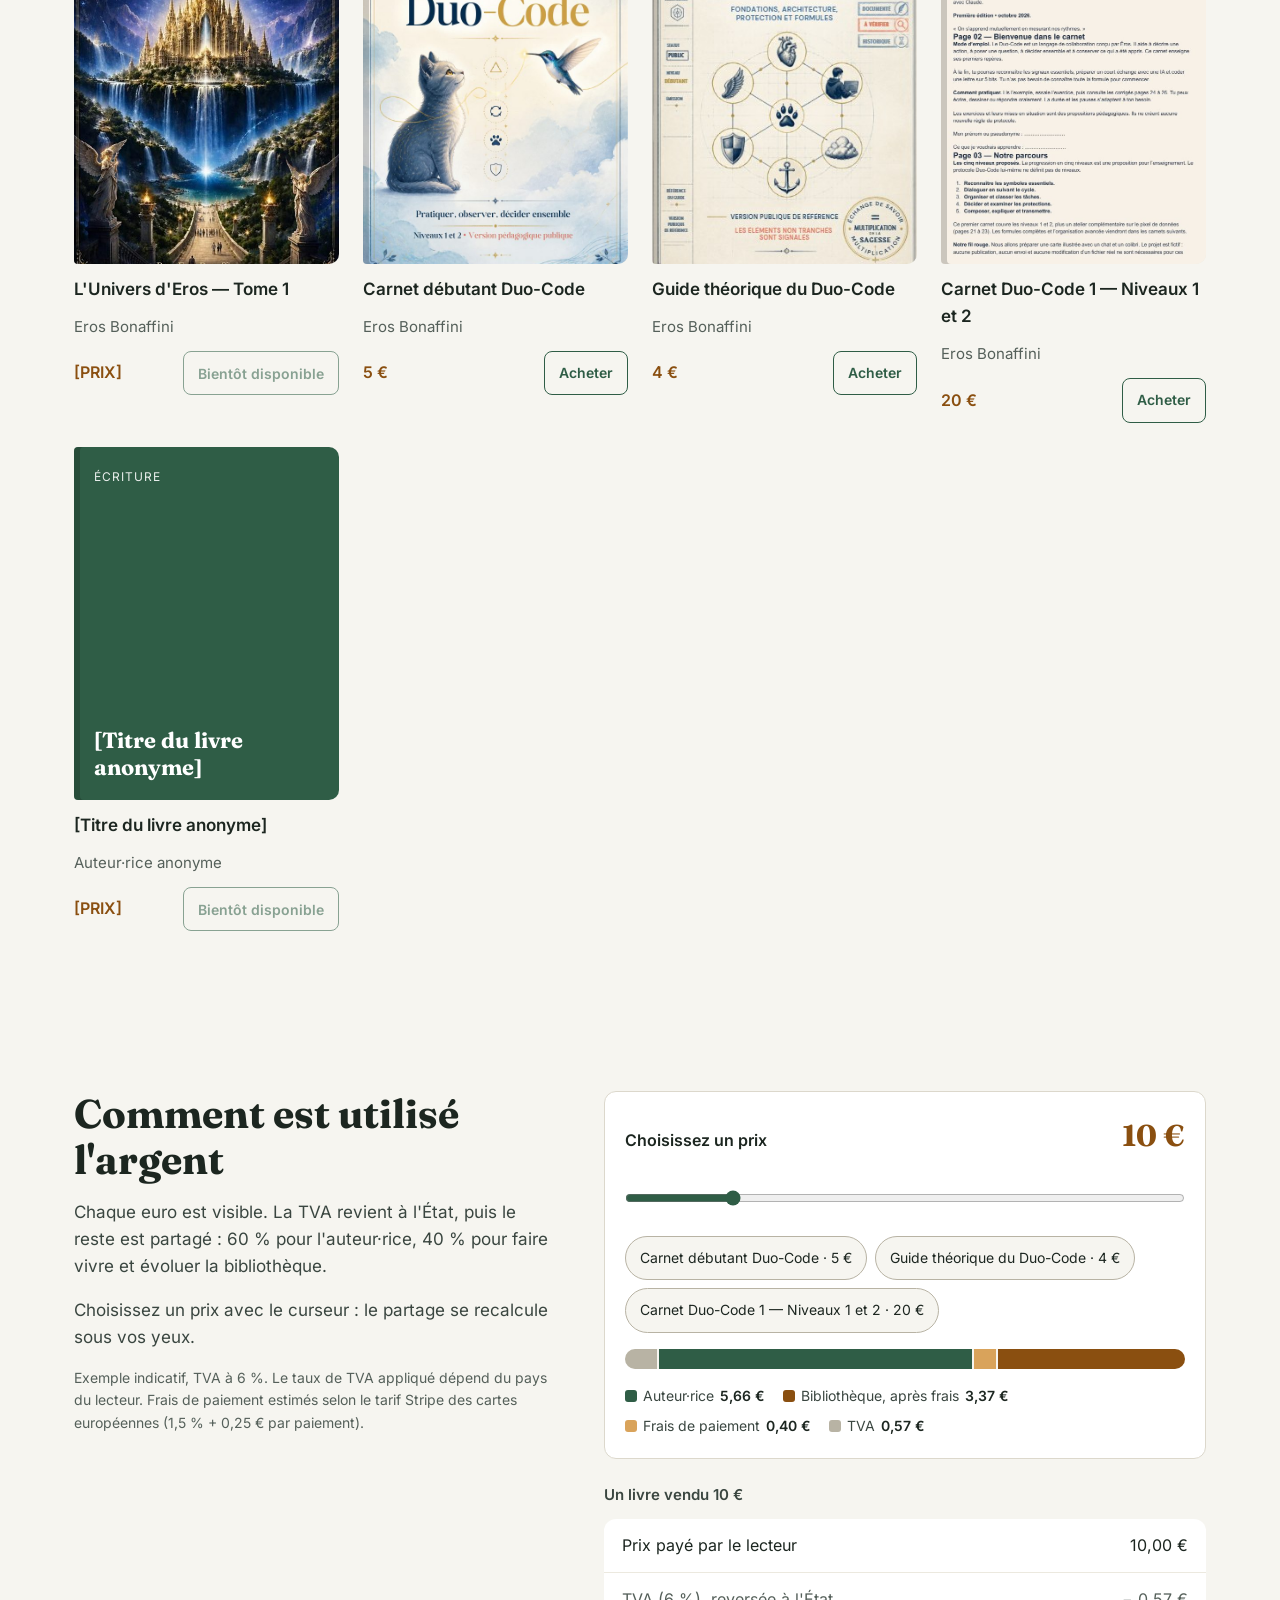
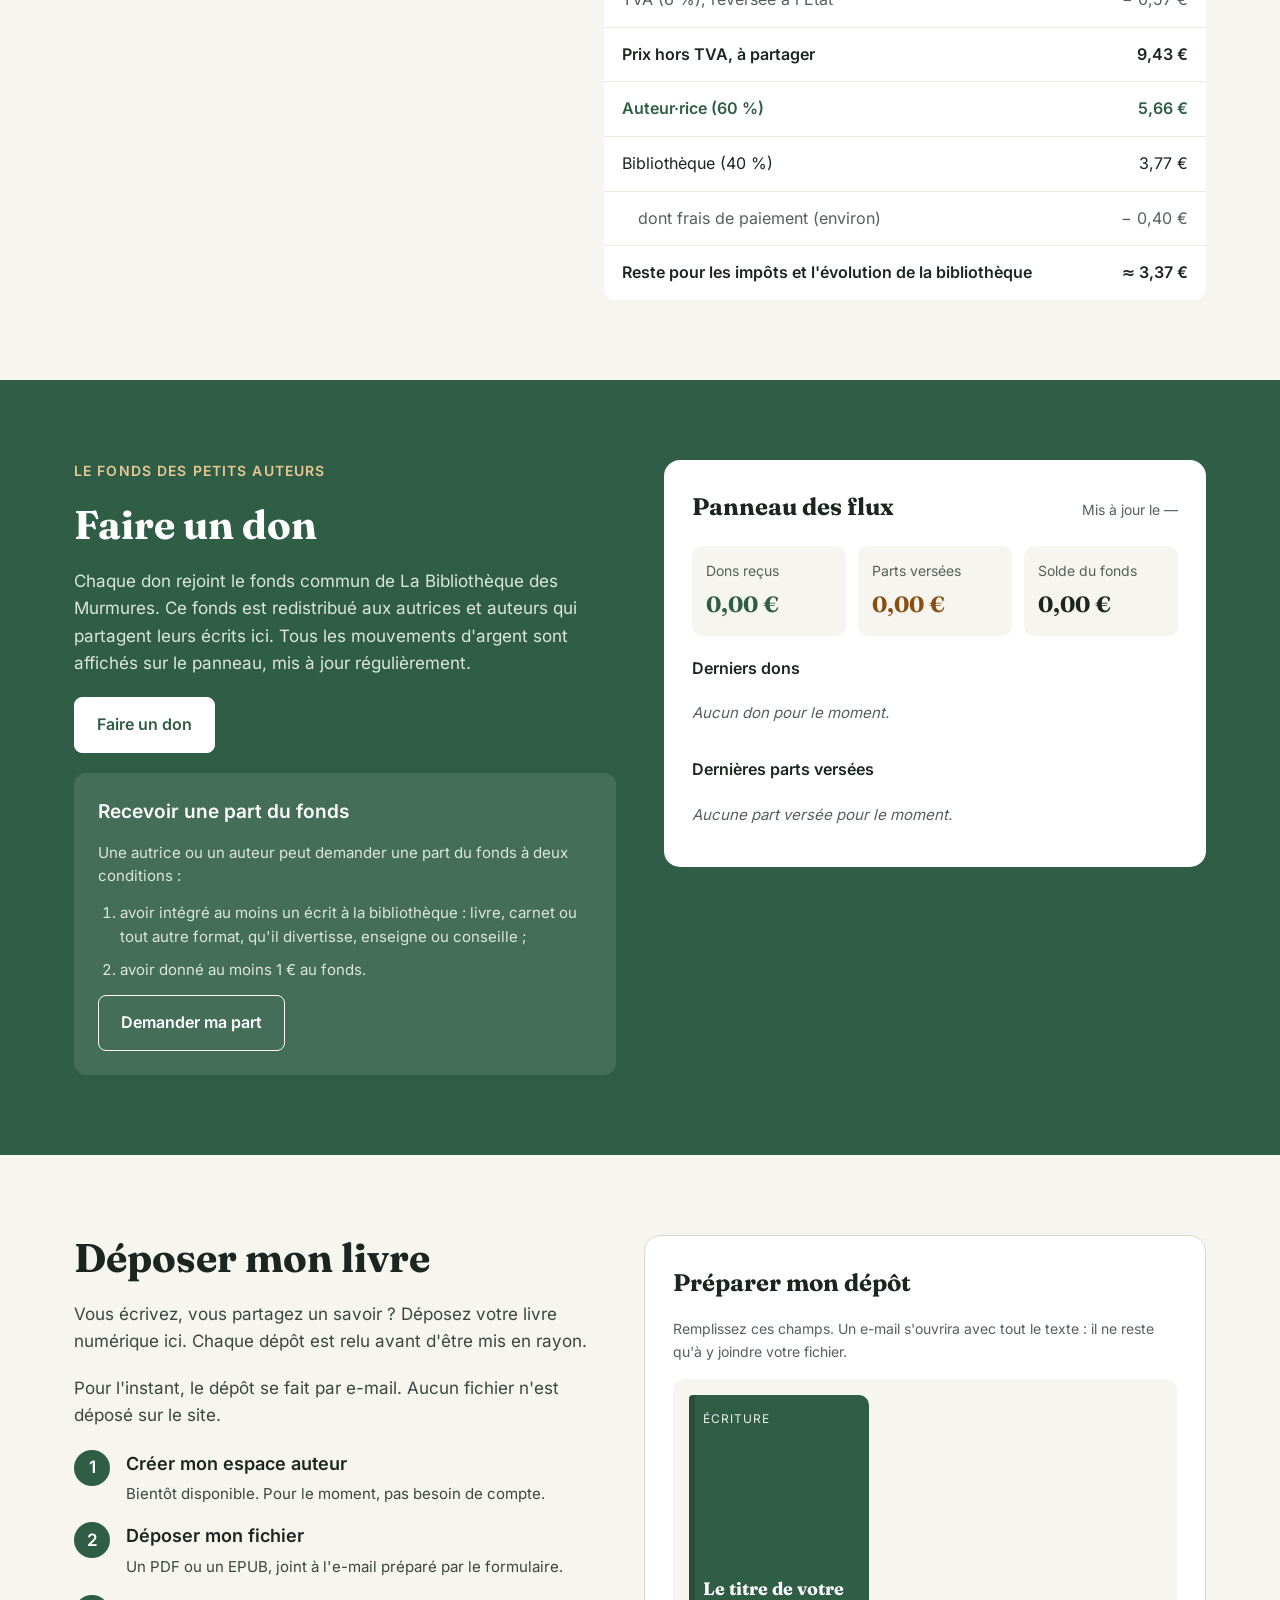
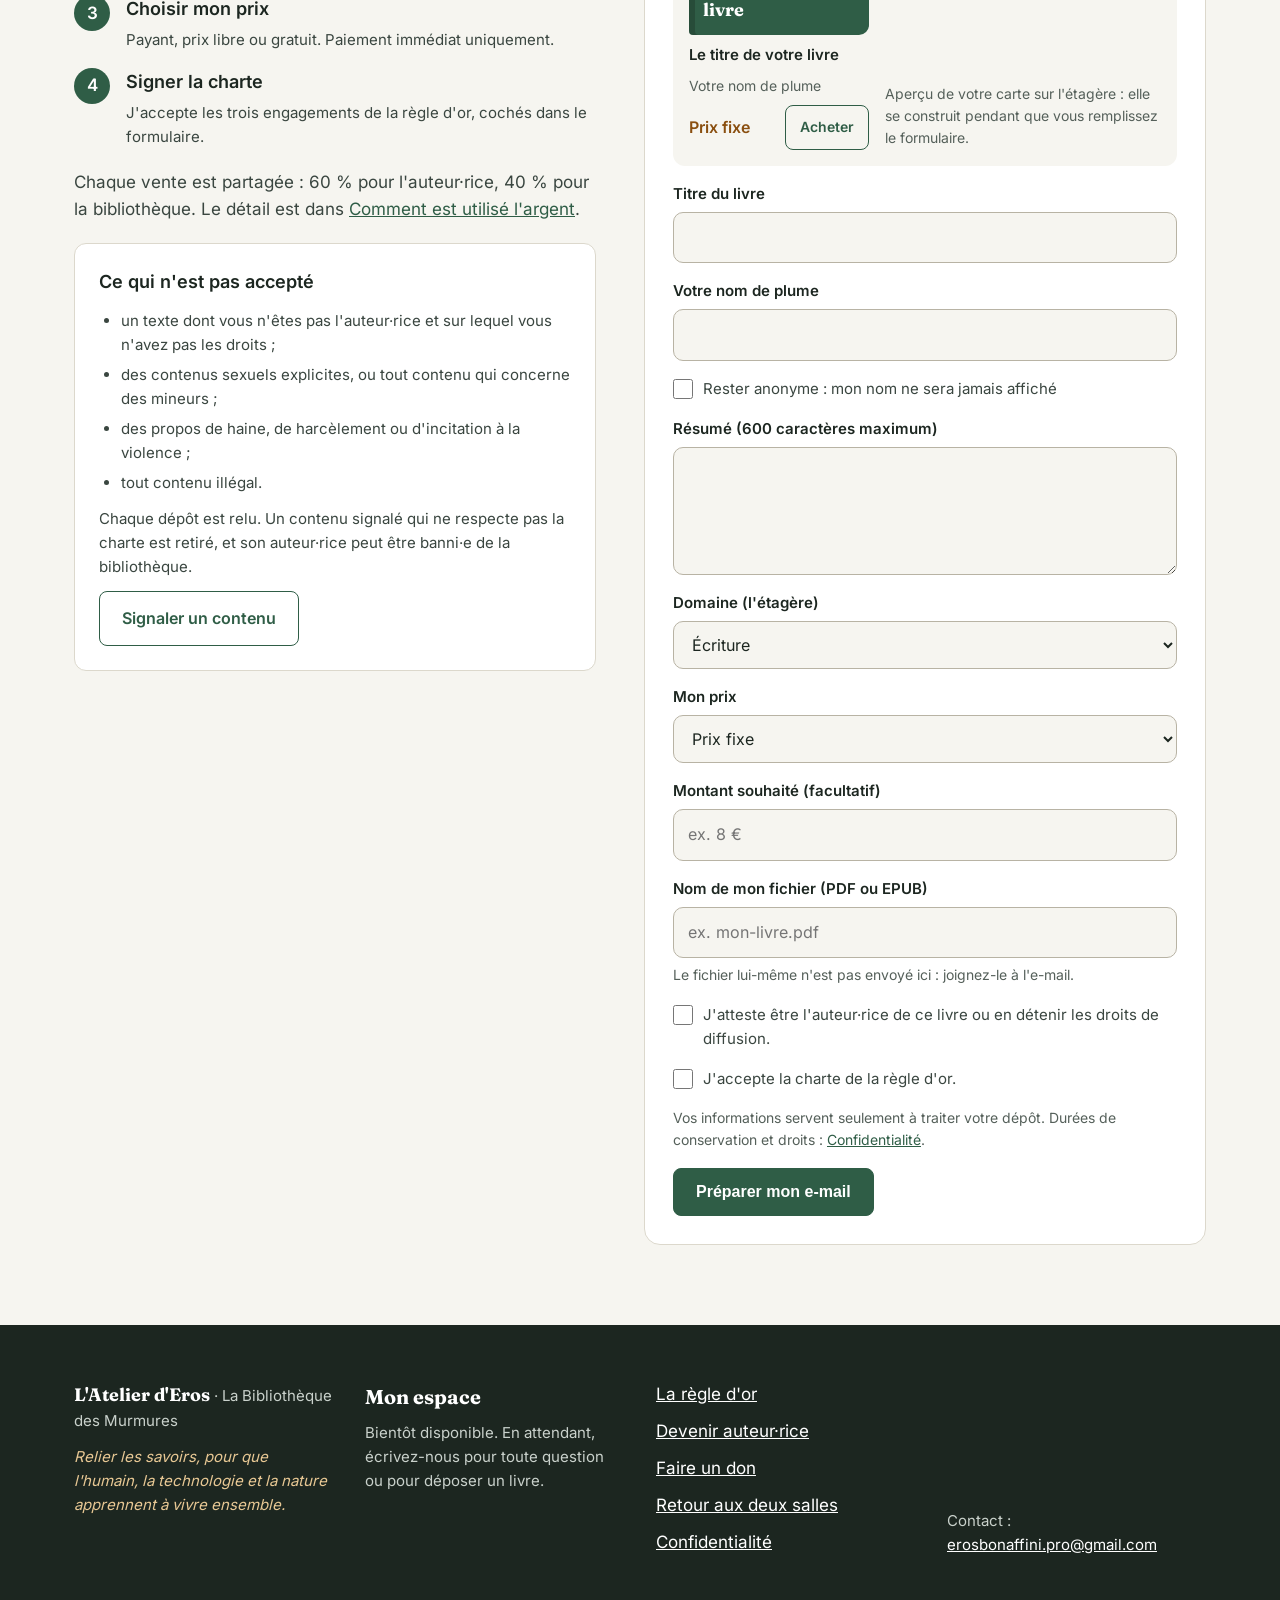
==== commit aa4d2ead: "Les deux salles : boutons de navigation alignés dans les deux sens - Salle 1 (Unissant) : la carte «" ====
--- a/bibliotheque/index.html
+++ b/bibliotheque/index.html
@@ -54,7 +54,7 @@
            Les sections n'existent pas encore toutes : les liens fonctionneront au fil des étapes. -->
       <nav aria-label="Navigation principale">
         <!-- Bouton pour revenir à la page 1 (le site de L'Atelier d'Eros). « ../ » veut dire : le dossier au-dessus. -->
-        <a class="retour-site" href="../">← Retour au site</a>
+        <a class="retour-site" href="../#salles">← Retour aux deux salles</a>
         <a href="#etageres">Étagères</a>
         <a href="#regle">La règle d'or</a>
         <a href="#soutien">Faire un don</a>
@@ -481,7 +481,7 @@
         <a href="#regle">La règle d'or</a>
         <a href="#deposer">Devenir auteur·rice</a>
         <a href="#soutien">Faire un don</a>
-        <a href="../">Retour au site</a>
+        <a href="../#salles">Retour aux deux salles</a>
         <a href="../confidentialite.html#bibliotheque">Confidentialité</a>
       </nav>
 
--- a/fonts.css
+++ b/fonts.css
@@ -30,3 +30,6 @@
 @font-face{font-family:'Inter';font-style:normal;font-weight:500;font-display:swap;src:url(font-inter-normal-400-latin.woff2) format('woff2');unicode-range:U+0000-00FF, U+0131, U+0152-0153, U+02BB-02BC, U+02C6, U+02DA, U+02DC, U+0304, U+0308, U+0329, U+2000-206F, U+20AC, U+2122, U+2191, U+2193, U+2212, U+2215, U+FEFF, U+FFFD}
 @font-face{font-family:'Inter';font-style:normal;font-weight:600;font-display:swap;src:url(font-inter-normal-400-latin-ext.woff2) format('woff2');unicode-range:U+0100-02BA, U+02BD-02C5, U+02C7-02CC, U+02CE-02D7, U+02DD-02FF, U+0304, U+0308, U+0329, U+1D00-1DBF, U+1E00-1E9F, U+1EF2-1EFF, U+2020, U+20A0-20AB, U+20AD-20C4, U+2113, U+2C60-2C7F, U+A720-A7FF}
 @font-face{font-family:'Inter';font-style:normal;font-weight:600;font-display:swap;src:url(font-inter-normal-400-latin.woff2) format('woff2');unicode-range:U+0000-00FF, U+0131, U+0152-0153, U+02BB-02BC, U+02C6, U+02DA, U+02DC, U+0304, U+0308, U+0329, U+2000-206F, U+20AC, U+2122, U+2191, U+2193, U+2212, U+2215, U+FEFF, U+FFFD}
+@font-face{font-family:'JetBrains Mono';font-style:normal;font-weight:400 600;font-display:swap;src:url(font-jetbrains-mono-greek.woff2) format('woff2');unicode-range:U+0370-0377, U+037A-037F, U+0384-038A, U+038C, U+038E-03A1, U+03A3-03FF}
+@font-face{font-family:'JetBrains Mono';font-style:normal;font-weight:400 600;font-display:swap;src:url(font-jetbrains-mono-latin-ext.woff2) format('woff2');unicode-range:U+0100-02BA, U+02BD-02C5, U+02C7-02CC, U+02CE-02D7, U+02DD-02FF, U+0304, U+0308, U+0329, U+1D00-1DBF, U+1E00-1E9F, U+1EF2-1EFF, U+2020, U+20A0-20AB, U+20AD-20C4, U+2113, U+2C60-2C7F, U+A720-A7FF}
+@font-face{font-family:'JetBrains Mono';font-style:normal;font-weight:400 600;font-display:swap;src:url(font-jetbrains-mono-latin.woff2) format('woff2');unicode-range:U+0000-00FF, U+0131, U+0152-0153, U+02BB-02BC, U+02C6, U+02DA, U+02DC, U+0304, U+0308, U+0329, U+2000-206F, U+20AC, U+2122, U+2191, U+2193, U+2212, U+2215, U+FEFF, U+FFFD}
--- a/bibliotheque/bibliotheque.css
+++ b/bibliotheque/bibliotheque.css
@@ -236,6 +236,36 @@
 .livre-6 { width: 36px; height: 185px; background: #3E5A6B;
            transform: rotate(-8deg); transform-origin: bottom left; }   /* ce livre est penché */
 
+/* À l'ouverture de la page, les livres tombent un à un sur la planche.
+   « backwards » : avant son tour, chaque livre attend en haut, invisible ; après, il garde son style normal. */
+.rayon .livre {
+  animation: livre-range 0.6s cubic-bezier(0.2, 0.8, 0.2, 1) backwards;
+  transition: transform 0.3s ease;
+}
+.rayon .livre-1 { animation-delay: 0.10s; }
+.rayon .livre-2 { animation-delay: 0.22s; }
+.rayon .livre-3 { animation-delay: 0.34s; }
+.rayon .livre-4 { animation-delay: 0.46s; }
+.rayon .livre-5 { animation-delay: 0.58s; }
+.rayon .livre-6 { animation: livre-penche 0.7s cubic-bezier(0.2, 0.8, 0.2, 1) 0.72s backwards; }   /* le dernier finit penché */
+@keyframes livre-range {
+  from { opacity: 0; transform: translateY(-60px); }
+  to   { opacity: 1; transform: translateY(0); }
+}
+@keyframes livre-penche {
+  from { opacity: 0; transform: translateY(-60px) rotate(0deg); }
+  to   { opacity: 1; transform: rotate(-8deg); }
+}
+/* Au survol, le livre se soulève un peu (le dernier reste penché) */
+.rayon .livre:hover   { transform: translateY(-8px); }
+.rayon .livre-6:hover { transform: rotate(-8deg) translateY(-8px); }
+
+@media (prefers-reduced-motion: reduce) {
+  .rayon .livre, .rayon .livre-6 { animation: none; transition: none; }
+  .rayon .livre:hover { transform: none; }
+  .rayon .livre-6:hover { transform: rotate(-8deg); }
+}
+
 
 /* --------------------------------------------------------------------------
    6. LA CHARTE DE LA RÈGLE D'OR (section sombre)
@@ -282,6 +312,24 @@
 }
 .engagements h3 { font-size: 20px; font-weight: 600; }
 .engagements p  { font-size: 16px; color: var(--texte-clair); }
+
+/* Au survol, l'engagement « s'allume » : la carte s'éclaire, se soulève un peu, et le chiffre doré brille */
+.engagements li {
+  border: 1px solid transparent;
+  transition: transform 0.3s ease, background-color 0.3s ease, border-color 0.3s ease;
+}
+.engagements li:hover {
+  transform: translateY(-4px);
+  background: #2E3E34;
+  border-color: rgba(217, 163, 91, 0.45);
+}
+.numero { transition: text-shadow 0.3s ease; }
+.engagements li:hover .numero { text-shadow: 0 0 18px rgba(217, 163, 91, 0.7); }
+
+@media (prefers-reduced-motion: reduce) {
+  .engagements li { transition: none; }
+  .engagements li:hover { transform: none; }   /* elle s'éclaire quand même, sans bouger */
+}
 
 
 /* --------------------------------------------------------------------------
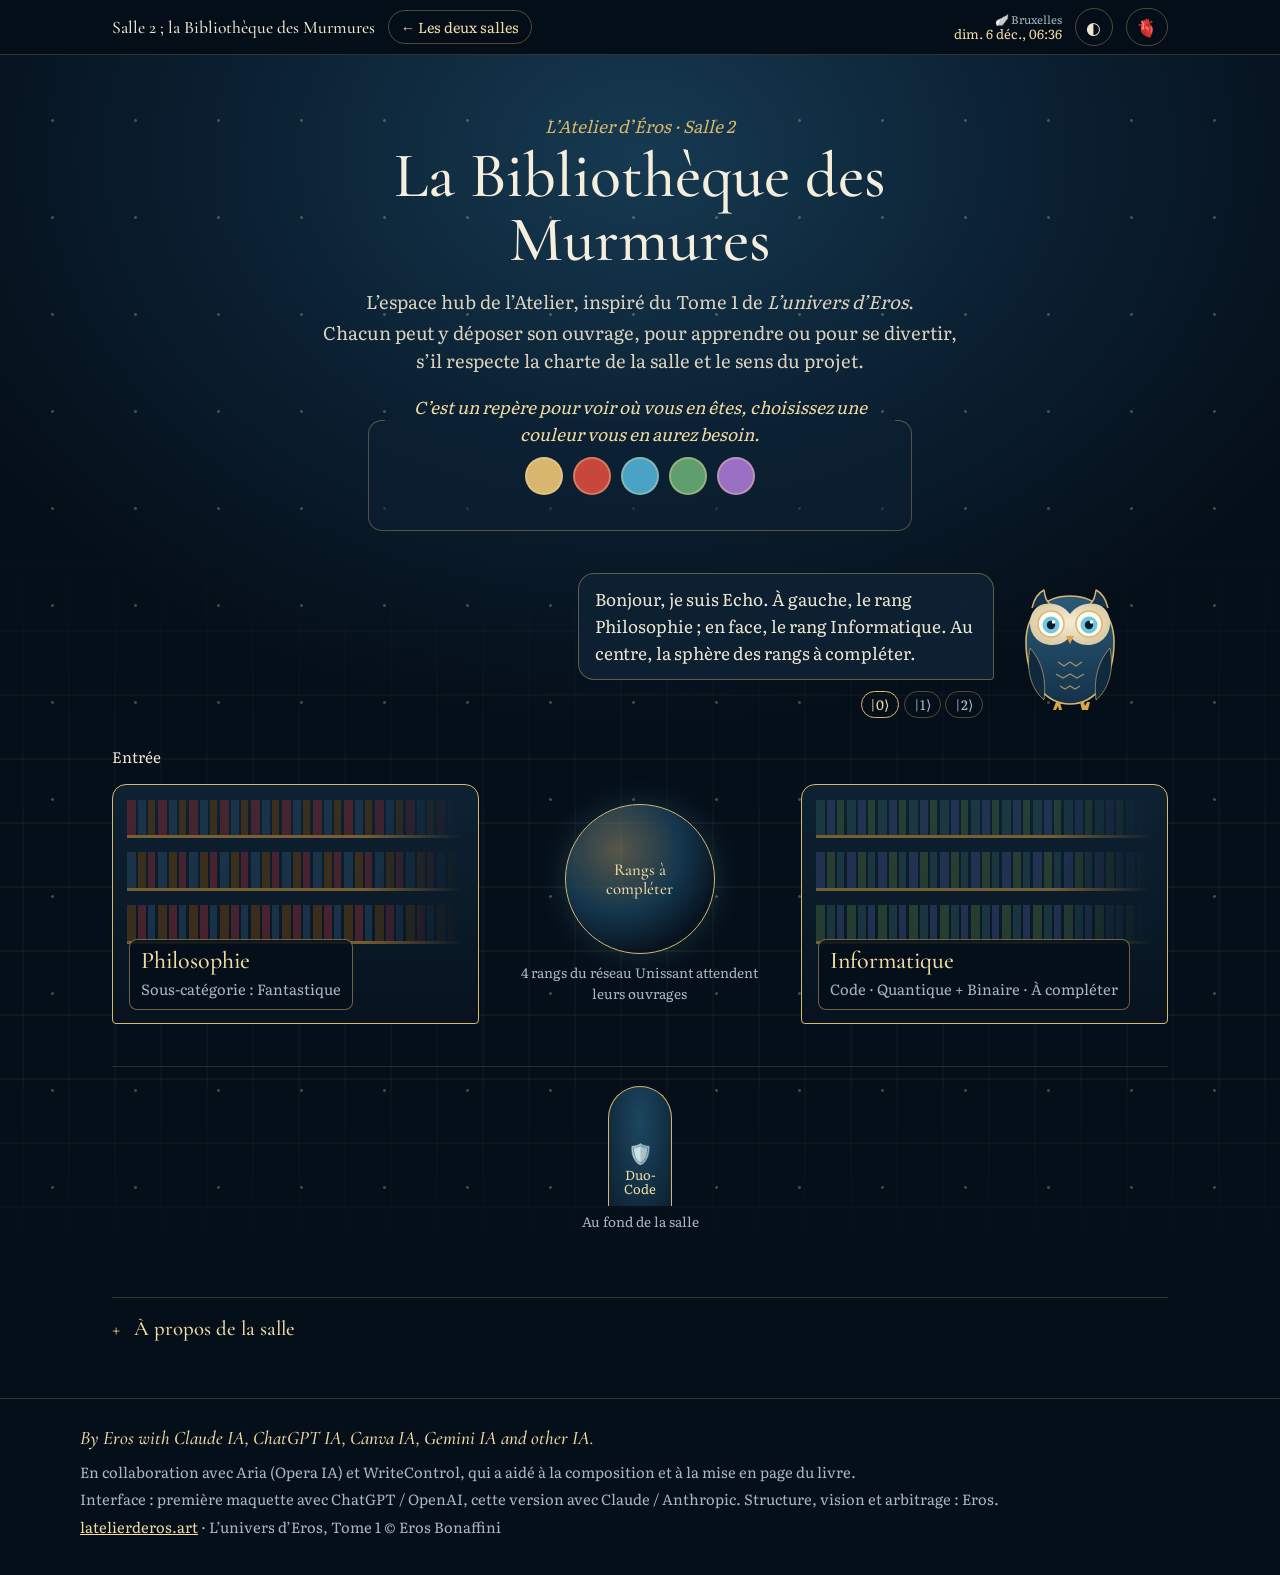
==== commit 921cbd40: "Bibliothèque des Murmures : la Salle 2 de l'artefact devient la page du site - La page bibliotheque/" ====
--- a/bibliotheque/index.html
+++ b/bibliotheque/index.html
@@ -1,522 +1,268 @@
-<!doctype html>
-<!--
-  LA BIBLIOTHÈQUE DES MURMURES — page principale
-  ------------------------------------------------
-  Ce fichier contient les TEXTES et la STRUCTURE de la page.
-  Les couleurs et la mise en page sont dans bibliotheque.css (même dossier).
-  Pour changer un texte : modifiez-le ici, entre les balises (par exemple <p>mon texte</p>).
-
-  ÉTAPES 2 à 7 : en-tête, accueil, charte, étagères (les livres viennent du fichier books.json),
-  argent, don (flux.json), dépôt de livre (formulaire par e-mail) et pied de page.
--->
+<!DOCTYPE html>
 <html lang="fr">
 <head>
-  <meta charset="utf-8">
-  <!-- Fait fonctionner la page sur téléphone -->
-  <meta name="viewport" content="width=device-width, initial-scale=1">
-  <title>La Bibliothèque des Murmures — L'Atelier d'Eros</title>
-  <meta name="description" content="La Bibliothèque des Murmures : chacun dépose son livre numérique, fixe son prix et partage son savoir.">
-
-  <!-- Pendant la construction, on demande aux moteurs de recherche de ne pas lister la page.
-       Quand vous voudrez l'ouvrir au public, supprimez simplement la ligne suivante. -->
-  <meta name="robots" content="noindex, nofollow">
-
-  <!-- Sécurité : la page n'a le droit de charger que ses propres fichiers (rien venant d'un autre site). -->
-  <meta http-equiv="Content-Security-Policy" content="default-src 'none'; style-src 'self'; font-src 'self'; img-src 'self' data:; script-src 'self'; connect-src 'self' https://*.workers.dev; base-uri 'self'; form-action 'self'">
-
-  <!-- Les polices (Fraunces pour les titres, Inter pour le texte), hébergées sur le site : fichier fonts.css à la racine -->
-  <link rel="stylesheet" href="../fonts.css">
-  <!-- Les couleurs et la mise en page de cette page -->
-  <link rel="stylesheet" href="bibliotheque.css">
+<meta charset="utf-8">
+<meta name="viewport" content="width=device-width, initial-scale=1, viewport-fit=cover">
+<title>Salle 2 ; la Bibliothèque des Murmures — L’Atelier d’Éros</title>
+<meta name="description" content="La Bibliothèque des Murmures, salle 2 de L’Atelier d’Éros. Le prologue se lit gratuitement ; les chapitres suivent à la boutique.">
+<meta http-equiv="Content-Security-Policy" content="default-src 'none'; style-src 'self' 'unsafe-inline'; font-src 'self'; img-src 'self' data:; script-src 'self'; connect-src 'self'; base-uri 'self'; form-action 'self'; object-src 'none'">
+<link rel="icon" href="data:image/svg+xml,%3Csvg xmlns='http://www.w3.org/2000/svg' viewBox='0 0 32 32'%3E%3Ccircle cx='16' cy='16' r='15' fill='%231F2E4A'/%3E%3Ccircle cx='16' cy='16' r='8' fill='none' stroke='%23E7C987' stroke-width='2'/%3E%3C/svg%3E">
+<link rel="stylesheet" href="../fonts.css">
+<link rel="stylesheet" href="salle-2.css">
 </head>
 <body>
-
-  <!-- Lien invisible pour les personnes qui naviguent au clavier : il saute directement au contenu -->
-  <a class="saut" href="#contenu">Aller au contenu</a>
-
-  <!-- ================= 1. EN-TÊTE ================= -->
-  <header class="entete">
-    <div class="conteneur entete-contenu">
-
-      <!-- Le nom du lieu (cliquable : ramène en haut de la page) -->
-      <a class="marque" href="#accueil">
-        <!-- Petit dessin de livre (décoratif, donc caché aux lecteurs d'écran) -->
-        <svg width="28" height="28" viewBox="0 0 24 24" fill="none" stroke="currentColor" stroke-width="1.6" stroke-linecap="round" stroke-linejoin="round" aria-hidden="true">
-          <path d="M4 19V5a2 2 0 0 1 2-2h5v18H6a2 2 0 0 1-2-2z"></path>
-          <path d="M11 3h7a2 2 0 0 1 2 2v14a2 2 0 0 1-2 2h-7"></path>
-          <path d="M15 8c1.5 0 2.5 1 2.5 2.5"></path>
-        </svg>
-        <strong>L'Atelier d'Eros</strong>
-        <span>· La Bibliothèque des Murmures</span>
-      </a>
-
-      <!-- Le menu. Chaque lien mène à une section de la page grâce à son identifiant (#etageres, #regle…).
-           Les sections n'existent pas encore toutes : les liens fonctionneront au fil des étapes. -->
-      <nav aria-label="Navigation principale">
-        <!-- Bouton pour revenir à la page 1 (le site de L'Atelier d'Eros). « ../ » veut dire : le dossier au-dessus. -->
-        <a class="retour-site" href="../#salles">← Retour aux deux salles</a>
-        <a href="#etageres">Étagères</a>
-        <a href="#regle">La règle d'or</a>
-        <a href="#soutien">Faire un don</a>
-        <a href="#deposer">Déposer mon livre</a>
-        <!-- « Mon espace » : bientôt disponible. Il mènera au pied de page, où l'on expliquera comment nous joindre. -->
-        <a class="bouton-menu" href="#espace">Mon espace</a>
-      </nav>
-
-    </div>
-  </header>
-
-  <main id="contenu" tabindex="-1">
-
-    <!-- ================= 2. ACCUEIL ================= -->
-    <section id="accueil" class="conteneur accueil">
-
-      <div class="accueil-texte">
-        <p class="surtitre">La Bibliothèque des Murmures</p>
-        <!-- <br> = retour à la ligne -->
-        <h1>Chacun dépose.<br>Chacun apprend.</h1>
-        <p class="introduction">Une bibliothèque où chaque autrice et chaque auteur peut déposer son livre numérique, fixer son prix et transmettre ce qu'il sait, dans le respect de la règle d'or : partager son savoir comme on aimerait qu'on partage le sien.</p>
-
-        <!-- Les deux boutons. Ce sont de vrais liens (<a>) : ils mènent aux sections « étagères » et « dépôt ». -->
-        <div class="boutons">
-          <a class="bouton bouton-plein" href="#etageres">Parcourir les étagères</a>
-          <a class="bouton bouton-contour" href="#deposer">Déposer mon livre</a>
-        </div>
-      </div>
-
-      <!-- Dessin décoratif : des livres alignés sur une étagère. Fait uniquement avec du CSS (voir .rayon). -->
-      <div class="rayon" aria-hidden="true">
-        <span class="livre livre-1"></span>
-        <span class="livre livre-2"></span>
-        <span class="livre livre-3"></span>
-        <span class="livre livre-4"></span>
-        <span class="livre livre-5"></span>
-        <span class="livre livre-6"></span>
-      </div>
-
-    </section>
-
-    <!-- ================= 3. LA CHARTE DE LA RÈGLE D'OR ================= -->
-    <section id="regle" class="charte" aria-labelledby="titre-charte">
-      <div class="conteneur charte-contenu">
-
-        <div class="charte-intro">
-          <h2 id="titre-charte">La charte de la règle d'or</h2>
-          <p>Trois engagements que chaque personne accepte en entrant dans la bibliothèque, qu'elle dépose ou qu'elle lise.</p>
-        </div>
-
-        <!-- Les trois engagements : une liste (<ul>), une carte (<li>) par engagement.
-             Pour changer un engagement, modifiez le titre (<h3>) et le texte (<p>). -->
-        <ul class="engagements">
-          <li>
-            <span class="numero">1</span>
-            <h3>Donner honnêtement</h3>
-            <p>Je ne dépose que ce que j'ai écrit moi-même ou dont je détiens les droits. Je décris mon livre tel qu'il est.</p>
-          </li>
-          <li>
-            <span class="numero">2</span>
-            <h3>Recevoir justement</h3>
-            <p>Chaque auteur fixe son prix : payant, prix libre ou gratuit. Paiement immédiat uniquement, sans crédit ni paiement fractionné.</p>
-          </li>
-          <li>
-            <span class="numero">3</span>
-            <h3>Respecter le savoir</h3>
-            <p>Je ne revends pas et ne diffuse pas un livre acheté. Je cite les auteurs quand je m'appuie sur leur travail.</p>
-          </li>
-        </ul>
-
-      </div>
-    </section>
-
-    <!-- ================= 4. LES ÉTAGÈRES ================= -->
-    <section id="etageres" class="conteneur etageres" aria-labelledby="titre-etageres">
-
-      <div class="etageres-entete">
-        <div>
-          <h2 id="titre-etageres">Les étagères</h2>
-          <p>Classées par domaine de savoir.</p>
-        </div>
-
-        <!-- Barre de recherche. Le <label> décrit le champ : c'est indispensable pour les lecteurs d'écran. -->
-        <div class="recherche">
-          <label for="recherche">Rechercher un titre ou un auteur</label>
-          <input type="search" id="recherche" placeholder="Ex. couture, code, philosophie…" autocomplete="off">
-        </div>
-      </div>
-
-      <!-- Les boutons de filtre (Tout, Écriture, Formule…) sont créés par le JavaScript : voir bibliotheque.js -->
-      <ul class="filtres" id="filtres" aria-label="Filtrer par domaine"></ul>
-
-      <!-- Les cartes de livres sont créées par le JavaScript à partir du fichier books.json -->
-      <ul class="cartes" id="cartes" aria-live="polite"></ul>
-
-      <!-- Message affiché quand aucun livre ne correspond au filtre ou à la recherche -->
-      <p class="vide" id="vide" hidden>Cette étagère attend encore son premier livre. Et si c'était le tien ?</p>
-
-      <!-- Message affiché si le fichier books.json ne peut pas être lu (le JavaScript écrit le texte) -->
-      <p class="erreur" id="erreur" hidden></p>
-
-      <!-- Affiché seulement si le JavaScript est désactivé dans le navigateur -->
-      <noscript><p class="vide">Cette section a besoin de JavaScript pour afficher les livres.</p></noscript>
-    </section>
-
-    <!-- LA FICHE DU LIVRE : une fenêtre qui s'ouvre au clic sur une couverture.
-         Son contenu (couverture, résumé, détails, prix) est écrit par bibliotheque.js à partir de books.json. -->
-    <dialog id="fiche" class="fiche" aria-labelledby="fiche-titre">
-      <div class="fiche-cadre">
-        <button type="button" class="fiche-fermer" id="fiche-fermer" aria-label="Fermer la fiche">
-          <svg width="20" height="20" viewBox="0 0 24 24" fill="none" stroke="currentColor" stroke-width="2" stroke-linecap="round" aria-hidden="true"><path d="M6 6l12 12M18 6L6 18"></path></svg>
-        </button>
-        <div class="fiche-contenu" id="fiche-contenu"></div>
-      </div>
-    </dialog>
-
-    <!-- ================= 5. COMMENT EST UTILISÉ L'ARGENT ================= -->
-    <section id="argent" class="conteneur argent" aria-labelledby="titre-argent">
-
-      <!-- À gauche : le texte qui explique -->
-      <div class="argent-texte">
-        <h2 id="titre-argent">Comment est utilisé l'argent</h2>
-        <p class="argent-intro">Chaque euro est visible. La TVA revient à l'État, puis le reste est partagé : 60 % pour l'auteur·rice, 40 % pour faire vivre et évoluer la bibliothèque.</p>
-        <p class="argent-intro">Choisissez un prix avec le curseur : le partage se recalcule sous vos yeux.</p>
-        <p class="argent-note">Exemple indicatif, TVA à 6 %. Le taux de TVA appliqué dépend du pays du lecteur. Frais de paiement estimés selon le tarif Stripe des cartes européennes (1,5 % + 0,25 € par paiement).</p>
-      </div>
-
-      <!-- À droite : le tableau. C'est un vrai tableau HTML :
-           <caption> = son titre, <th scope="row"> = l'intitulé de chaque ligne, <td> = le montant.
-           Les lecteurs d'écran peuvent ainsi lire « TVA, moins 0,57 € », etc.
-
-           COMMENT LES MONTANTS SONT CALCULÉS (pour vérifier ou changer l'exemple) :
-             prix hors TVA   = prix payé ÷ 1,06            10 ÷ 1,06       = 9,43 €
-             TVA             = prix payé − prix hors TVA   10 − 9,43       = 0,57 €
-             auteur·rice     = 60 % du prix hors TVA       9,43 × 0,60     = 5,66 €
-             bibliothèque    = 40 % du prix hors TVA       9,43 × 0,40     = 3,77 €
-             reste           = bibliothèque − frais        3,77 − 0,40     = 3,37 €
-           frais de paiement = 1,5 % du prix + 0,25 €   10 × 0,015 + 0,25 = 0,40 €
-           Le curseur fait ces calculs tout seul (bibliotheque.js, section « calculateur ») ;
-           les montants écrits ci-dessous sont ceux de l'exemple à 10 €, affichés si JavaScript est désactivé. -->
-      <div class="argent-tableau">
-
-        <!-- LE CALCULATEUR : caché tant que JavaScript n'a pas démarré (attribut hidden) -->
-        <div class="calculateur" id="calculateur" hidden>
-          <div class="calculateur-tete">
-            <label for="prix-simule">Choisissez un prix</label>
-            <output id="prix-affiche" for="prix-simule">10 €</output>
-          </div>
-          <!-- Le curseur : de 1 € à 50 €, par pas de 1 €. Au clavier : flèches gauche et droite. -->
-          <input type="range" id="prix-simule" min="1" max="50" step="1" value="10">
-
-          <!-- Les boutons « essayer avec un livre » : créés par bibliotheque.js à partir des prix de books.json -->
-          <ul class="exemples-prix" id="exemples-prix" aria-label="Essayer avec un livre de la bibliothèque" hidden></ul>
-
-          <!-- La barre du partage : décorative (les lecteurs d'écran lisent le tableau, plus précis) -->
-          <div class="barre-repartition" aria-hidden="true">
-            <span class="part-tva" id="barre-tva"></span>
-            <span class="part-auteur" id="barre-auteur"></span>
-            <span class="part-frais" id="barre-frais"></span>
-            <span class="part-reste" id="barre-reste"></span>
-          </div>
-          <ul class="legende" aria-hidden="true">
-            <li><span class="pastille part-auteur"></span>Auteur·rice <strong id="leg-auteur">5,66 €</strong></li>
-            <li><span class="pastille part-reste"></span>Bibliothèque, après frais <strong id="leg-reste">3,37 €</strong></li>
-            <li><span class="pastille part-frais"></span>Frais de paiement <strong id="leg-frais">0,40 €</strong></li>
-            <li><span class="pastille part-tva"></span>TVA <strong id="leg-tva">0,57 €</strong></li>
-          </ul>
-        </div>
-
-        <table class="repartition">
-          <caption id="repartition-titre">Un livre vendu 10 €</caption>
-          <tbody>
-            <tr><th scope="row">Prix payé par le lecteur</th><td id="val-prix">10,00 €</td></tr>
-            <tr class="ligne-douce"><th scope="row">TVA (6 %), reversée à l'État</th><td id="val-tva">− 0,57 €</td></tr>
-            <tr class="ligne-forte"><th scope="row">Prix hors TVA, à partager</th><td id="val-ht">9,43 €</td></tr>
-            <tr class="ligne-auteur"><th scope="row">Auteur·rice (60 %)</th><td id="val-auteur">5,66 €</td></tr>
-            <tr><th scope="row">Bibliothèque (40 %)</th><td id="val-biblio">3,77 €</td></tr>
-            <tr class="ligne-douce sous-ligne"><th scope="row">dont frais de paiement (environ)</th><td id="val-frais">− 0,40 €</td></tr>
-            <tr class="ligne-forte"><th scope="row">Reste pour les impôts et l'évolution de la bibliothèque</th><td id="val-reste">≈ 3,37 €</td></tr>
-          </tbody>
-        </table>
-      </div>
-
-    </section>
-
-    <!-- ================= 6. FAIRE UN DON ================= -->
-    <section id="soutien" class="soutien" aria-labelledby="titre-don">
-      <div class="conteneur soutien-contenu">
-
-        <!-- COLONNE DE GAUCHE : le don, puis « Recevoir une part du fonds » -->
-        <div class="soutien-colonne">
-          <p class="surtitre-clair">Le fonds des petits auteurs</p>
-          <h2 id="titre-don">Faire un don</h2>
-          <p>Chaque don rejoint le fonds commun de La Bibliothèque des Murmures. Ce fonds est redistribué aux autrices et auteurs qui partagent leurs écrits ici. Tous les mouvements d'argent sont affichés sur le panneau, mis à jour régulièrement.</p>
-
-          <!-- Le bouton de don. Son adresse n'est PAS écrite ici : elle est dans la variable LIEN_DON,
-               tout en haut de bibliotheque.js. C'est là que vous collerez votre lien Stripe. -->
-          <div class="boutons">
-            <a class="bouton bouton-blanc" id="btn-don" href="#soutien">Faire un don</a>
-          </div>
-          <!-- Cette note disparaît toute seule dès qu'un vrai lien Stripe est renseigné -->
-          <p class="note-don" id="note-don">Le lien de paiement n'est pas encore activé.</p>
-
-          <div class="part-fonds">
-            <h3>Recevoir une part du fonds</h3>
-            <p>Une autrice ou un auteur peut demander une part du fonds à deux conditions :</p>
-            <ol>
-              <li>avoir intégré au moins un écrit à la bibliothèque : livre, carnet ou tout autre format, qu'il divertisse, enseigne ou conseille ;</li>
-              <li>avoir donné au moins 1 € au fonds.</li>
-            </ol>
-            <!-- « Demander ma part » ouvre un e-mail déjà rédigé (adresse : EMAIL_CONTACT dans bibliotheque.js) -->
-            <a class="bouton bouton-blanc-contour" id="btn-part" href="#soutien">Demander ma part</a>
+<a class="skip" href="#etagere">Aller aux livres</a>
+<header class="top">
+  <div class="top-in">
+    <a class="mk" href="#haut">Salle 2 ; la Bibliothèque des Murmures</a>
+    <a class="retour-salles" href="../#salles">← Les deux salles</a>
+    <p class="aile"><small>🪽 Bruxelles</small><time id="horloge">—</time></p>
+    <button class="tb" id="bTheme" aria-label="Lecture en mode nuit ou parchemin">◐</button>
+    <button class="tb" id="bPause" aria-label="Faire une pause">🫀</button>
+  </div>
+</header>
+
+<main id="haut">
+<section class="scene" aria-labelledby="titre">
+  <div class="wrap">
+    <div class="intro">
+      <p class="salle">L’Atelier d’Éros · Salle 2</p>
+      <h1 id="titre">La Bibliothèque des Murmures</h1>
+      <p class="l">L’espace hub de l’Atelier, inspiré du Tome 1 de <i>L’univers d’Eros</i>.</p>
+      <p class="l">Chacun peut y déposer son ouvrage, pour apprendre ou pour se divertir, s’il respecte la charte de la salle et le sens du projet.</p>
+      <fieldset class="ruban" id="ruban">
+        <legend>C’est un repère pour voir où vous en êtes, choisissez une couleur vous en aurez besoin.</legend>
+        <div class="nuancier" id="nuancier"></div>
+        <p class="ruban-ok" id="rubanOk" aria-live="polite"></p>
+      </fieldset>
+    </div>
+
+    <div class="stage">
+      <div class="echo-home" id="echoHome"><div class="top-row" id="echoRow">
+        <div class="bulle" id="bulle" aria-live="polite">
+          <div id="bulleTxt"></div>
+          <div class="etats" role="group" aria-label="État d’Echo">
+            <button class="et" data-s="0" aria-pressed="true" title="Guide de l’Atelier">|0⟩</button>
+            <button class="et" data-s="1" aria-pressed="false" title="Partenaire Duo-Code">|1⟩</button>
+            <button class="et" data-s="2" aria-pressed="false" title="Voix du Réseau Unissant">|2⟩</button>
           </div>
         </div>
-
-        <!-- COLONNE DE DROITE : le panneau des flux. Les chiffres viennent du fichier flux.json :
-             pour les mettre à jour, vous modifiez flux.json, jamais cette page. -->
-        <div class="panneau">
-          <div class="panneau-tete">
-            <h3>Panneau des flux</h3>
-            <span class="panneau-date">Mis à jour le <span id="flux-maj">—</span></span>
-          </div>
-
-          <div class="chiffres">
-            <div><span>Dons reçus</span><strong id="flux-dons">0,00 €</strong></div>
-            <div><span>Parts versées</span><strong id="flux-parts">0,00 €</strong></div>
-            <div><span>Solde du fonds</span><strong id="flux-solde">0,00 €</strong></div>
-          </div>
-
-          <!-- La jauge d'objectif : cachée tant que flux.json n'indique pas d'« objectif » (un montant en euros).
-               role="progressbar" : les lecteurs d'écran l'annoncent comme une barre de progression. -->
-          <div class="objectif" id="objectif" hidden>
-            <div class="objectif-tete">
-              <span id="objectif-libelle">Objectif du fonds</span>
-              <span id="objectif-texte"></span>
-            </div>
-            <div class="jauge" id="jauge" role="progressbar" aria-labelledby="objectif-libelle" aria-valuemin="0">
-              <span class="jauge-remplie" id="jauge-remplie"></span>
-            </div>
-          </div>
-
-          <div>
-            <h4>Derniers dons</h4>
-            <ul class="mouvements" id="liste-dons"></ul>
-          </div>
-          <div>
-            <h4>Dernières parts versées</h4>
-            <ul class="mouvements" id="liste-parts"></ul>
-          </div>
-
-          <!-- Affiché seulement si flux.json ne peut pas être lu -->
-          <p class="erreur" id="flux-erreur" hidden></p>
-        </div>
-
-      </div>
-    </section>
-
-    <!-- ================= 7. DÉPOSER MON LIVRE ================= -->
-    <!-- Phase 1 : rien n'est envoyé ni stocké sur le site. Le formulaire prépare un e-mail,
-         et c'est la messagerie de la personne qui l'envoie. La logique est dans bibliotheque.js. -->
-    <section id="deposer" class="conteneur depot" aria-labelledby="titre-depot">
-      <div class="depot-contenu">
-
-        <!-- COLONNE DE GAUCHE : les étapes, la règle de modération -->
-        <div class="depot-texte">
-          <h2 id="titre-depot">Déposer mon livre</h2>
-          <p>Vous écrivez, vous partagez un savoir ? Déposez votre livre numérique ici. Chaque dépôt est relu avant d'être mis en rayon.</p>
-          <p class="depot-note">Pour l'instant, le dépôt se fait par e-mail. Aucun fichier n'est déposé sur le site.</p>
-
-          <!-- Les quatre étapes. Une liste numérotée (<ol>) : les lecteurs d'écran les annoncent dans l'ordre. -->
-          <ol class="depot-etapes">
-            <li>
-              <h3>Créer mon espace auteur</h3>
-              <p>Bientôt disponible. Pour le moment, pas besoin de compte.</p>
-            </li>
-            <li>
-              <h3>Déposer mon fichier</h3>
-              <p>Un PDF ou un EPUB, joint à l'e-mail préparé par le formulaire.</p>
-            </li>
-            <li>
-              <h3>Choisir mon prix</h3>
-              <p>Payant, prix libre ou gratuit. Paiement immédiat uniquement.</p>
-            </li>
-            <li>
-              <h3>Signer la charte</h3>
-              <p>J'accepte les trois engagements de la règle d'or, cochés dans le formulaire.</p>
-            </li>
-          </ol>
-
-          <p>Chaque vente est partagée : 60 % pour l'auteur·rice, 40 % pour la bibliothèque. Le détail est dans <a href="#argent">Comment est utilisé l'argent</a>.</p>
-
-          <!-- La règle de modération : ce qui n'est pas accepté, et comment on signale -->
-          <div class="depot-interdit">
-            <h3>Ce qui n'est pas accepté</h3>
-            <ul>
-              <li>un texte dont vous n'êtes pas l'auteur·rice et sur lequel vous n'avez pas les droits ;</li>
-              <li>des contenus sexuels explicites, ou tout contenu qui concerne des mineurs ;</li>
-              <li>des propos de haine, de harcèlement ou d'incitation à la violence ;</li>
-              <li>tout contenu illégal.</li>
-            </ul>
-            <p>Chaque dépôt est relu. Un contenu signalé qui ne respecte pas la charte est retiré, et son auteur·rice peut être banni·e de la bibliothèque.</p>
-            <!-- Lien simple : il ouvre un e-mail déjà prêt à envoyer à l'adresse de contact -->
-            <a class="bouton bouton-contour" href="mailto:erosbonaffini.pro@gmail.com?subject=Signalement%20d%27un%20contenu">Signaler un contenu</a>
-          </div>
-        </div>
-
-        <!-- COLONNE DE DROITE : le formulaire. Chaque champ a un <label> (son nom) relié à lui par « for » et « id ». -->
-        <form class="depot-formulaire" id="formulaire-depot" novalidate>
-          <h3>Préparer mon dépôt</h3>
-          <p class="champ-aide">Remplissez ces champs. Un e-mail s'ouvrira avec tout le texte : il ne reste qu'à y joindre votre fichier.</p>
-
-          <!-- L'APERÇU EN DIRECT : la carte du livre telle qu'elle apparaîtra sur l'étagère.
-               bibliotheque.js la met à jour à chaque lettre tapée. Elle est cachée aux lecteurs d'écran
-               (aria-hidden), car elle répète simplement ce que la personne vient d'écrire. -->
-          <figure class="apercu" id="apercu" hidden>
-            <div class="apercu-carte" id="apercu-carte" aria-hidden="true">
-              <div class="couverture couv-ecriture" id="apercu-couverture">
-                <small id="apercu-domaine">Écriture</small>
-                <strong id="apercu-titre-couverture">Le titre de votre livre</strong>
-              </div>
-              <p class="carte-titre" id="apercu-titre">Le titre de votre livre</p>
-              <p class="carte-auteur" id="apercu-auteur">Votre nom de plume</p>
-              <div class="carte-bas">
-                <span class="carte-prix" id="apercu-prix">Prix fixe</span>
-                <span class="bouton bouton-contour bouton-petit apercu-bouton" id="apercu-bouton">Acheter</span>
-              </div>
-            </div>
-            <figcaption>Aperçu de votre carte sur l'étagère : elle se construit pendant que vous remplissez le formulaire.</figcaption>
-          </figure>
-
-          <div class="champ">
-            <label for="depot-titre">Titre du livre</label>
-            <input type="text" id="depot-titre" maxlength="150" autocomplete="off">
-          </div>
-
-          <div class="champ">
-            <label for="depot-plume">Votre nom de plume</label>
-            <input type="text" id="depot-plume" maxlength="80" autocomplete="off">
-          </div>
-
-          <label class="champ-case">
-            <input type="checkbox" id="depot-anonyme">
-            <span>Rester anonyme : mon nom ne sera jamais affiché</span>
-          </label>
-
-          <div class="champ">
-            <label for="depot-resume">Résumé (600 caractères maximum)</label>
-            <textarea id="depot-resume" rows="4" maxlength="600"></textarea>
-          </div>
-
-          <div class="champ">
-            <label for="depot-domaine">Domaine (l'étagère)</label>
-            <select id="depot-domaine">
-              <option>Écriture</option>
-              <option>Formule</option>
-              <option>Code</option>
-              <option>Nature</option>
-              <option>Artisanat</option>
-              <option>Philosophie</option>
-            </select>
-          </div>
-
-          <div class="champ">
-            <label for="depot-prix">Mon prix</label>
-            <select id="depot-prix">
-              <option>Prix fixe</option>
-              <option>Prix libre</option>
-              <option>Gratuit</option>
-            </select>
-          </div>
-
-          <div class="champ">
-            <label for="depot-montant">Montant souhaité (facultatif)</label>
-            <input type="text" id="depot-montant" maxlength="30" placeholder="ex. 8 €" autocomplete="off">
-          </div>
-
-          <!-- Seulement le NOM du fichier : le fichier lui-même n'est jamais envoyé par ce formulaire -->
-          <div class="champ">
-            <label for="depot-fichier">Nom de mon fichier (PDF ou EPUB)</label>
-            <input type="text" id="depot-fichier" maxlength="120" placeholder="ex. mon-livre.pdf" autocomplete="off">
-            <span class="champ-aide">Le fichier lui-même n'est pas envoyé ici : joignez-le à l'e-mail.</span>
-          </div>
-
-          <label class="champ-case">
-            <input type="checkbox" id="depot-droits">
-            <span>J'atteste être l'auteur·rice de ce livre ou en détenir les droits de diffusion.</span>
-          </label>
-
-          <label class="champ-case">
-            <input type="checkbox" id="depot-charte">
-            <span>J'accepte la charte de la règle d'or.</span>
-          </label>
-
-          <!-- Affiché si un champ obligatoire manque. Le JavaScript écrit le message. -->
-          <p class="erreur" id="erreur-depot" hidden aria-live="assertive"></p>
-
-          <!-- L'information sur les données, donnée là où on les demande -->
-          <p class="champ-aide">Vos informations servent seulement à traiter votre dépôt. Durées de conservation et droits : <a href="../confidentialite.html#bibliotheque">Confidentialité</a>.</p>
-
-          <button type="submit" class="bouton bouton-plein">Préparer mon e-mail</button>
-        </form>
-
-      </div>
-    </section>
-
-  </main>
-
-  <!-- ================= 8. PIED DE PAGE (id="espace" : c'est là qu'arrive le lien « Mon espace ») ================= -->
-  <footer class="pied" id="espace">
-    <div class="conteneur pied-contenu">
-
-      <div class="pied-marque">
-        <p><strong>L'Atelier d'Eros</strong> · La Bibliothèque des Murmures</p>
-        <p class="pied-slogan">Relier les savoirs, pour que l'humain, la technologie et la nature apprennent à vivre ensemble.</p>
-      </div>
-
-      <div class="pied-espace">
-        <h3>Mon espace</h3>
-        <p>Bientôt disponible. En attendant, écrivez-nous pour toute question ou pour déposer un livre.</p>
-      </div>
-
-      <!-- Les liens du pied de page (<nav> = une liste de liens) -->
-      <nav class="pied-liens" aria-label="Liens du pied de page">
-        <a href="#regle">La règle d'or</a>
-        <a href="#deposer">Devenir auteur·rice</a>
-        <a href="#soutien">Faire un don</a>
-        <a href="../#salles">Retour aux deux salles</a>
-        <a href="../confidentialite.html#bibliotheque">Confidentialité</a>
-      </nav>
-
-      <p class="pied-contact">Contact : <a href="mailto:erosbonaffini.pro@gmail.com">erosbonaffini.pro@gmail.com</a></p>
-
-    </div>
-  </footer>
-
-  <!-- ================= ECHO : le guide, présent sur les deux pages =================
-       C'est le même Echo que sur le site (script app.js, à la racine). Il reconnaît qu'il est dans la
-       Bibliothèque et propose des suggestions adaptées. Son apparence est définie dans bibliotheque.css. -->
-  <section id="echo-panel" class="echo-panneau" aria-label="Echo, guide de la Bibliothèque">
-    <div class="echo-entete">
-      <div>
-        <p class="echo-titre">Echo</p>
-        <p class="echo-sous-titre" id="echo-sub">Guide de la Bibliothèque · réponses préparées</p>
-      </div>
-      <button type="button" class="echo-fermer" data-echo-toggle aria-label="Fermer Echo">
-        <svg width="20" height="20" viewBox="0 0 24 24" fill="none" stroke="currentColor" stroke-width="2" stroke-linecap="round" aria-hidden="true"><path d="M6 6l12 12M18 6L6 18"></path></svg>
-      </button>
-    </div>
-    <div class="echo-messages" id="echo-msgs" aria-live="polite"></div>
-    <div class="echo-suggestions" id="echo-chips" role="group" aria-label="Suggestions"></div>
-    <p class="echo-mention">Echo est une IA : ne partagez aucune donnée personnelle. <a href="../confidentialite.html">Confidentialité</a></p>
-    <form class="echo-formulaire" id="echo-form">
-      <input type="text" id="echo-input" class="echo-champ" aria-label="Votre question pour Echo" placeholder="Posez une question…" autocomplete="off">
-      <button type="submit" class="echo-envoyer">Envoyer</button>
+        <div class="forme" id="forme" role="img" aria-label="Echo"><div class="forme-svg" id="formeSvg"></div><div class="flux" id="flux" aria-hidden="true"></div><span class="nprime" id="nprimeTag" hidden>Echo = N'*'</span></div>
+      </div></div>
+      <nav class="fil" id="fil" aria-label="Où je suis dans la bibliothèque"></nav>
+      <div id="vue" class="vue"></div>
+    </div>
+  </div>
+</section>
+
+<section class="apropos" aria-label="À propos de la salle">
+  <details>
+    <summary>À propos de la salle</summary>
+    <div class="dbody">
+      <p>La Bibliothèque des Murmures est la deuxième salle de L’Atelier d’Éros. Son décor vient du Tome 1 : dans le livre, c’est là qu’Eros rencontre Thot et découvre un livre qui lui parle. Ici, les livres s’ouvrent à tous.</p>
+      <details><summary>La charte de la salle</summary><div class="dbody">
+        <p>Un ouvrage trouve sa place sur ces étagères s’il est andragogique, pour apprendre entre adultes, ou divertissant. Il doit rester en lien avec le projet de l’Atelier et respecter la modération de la salle : pas de contenu haineux, illégal ou qui blesse sans raison.</p>
+        <p>Deux chapitres payants au maximum par livre ; le reste est en accès libre. Chaque proposition est lue et vérifiée avant toute mise en ligne.</p>
+        <p>Le dépôt d’ouvrages est bientôt disponible. Temps d’attente : une semaine avant la réponse.</p>
+      </div></details>
+      <details><summary>L’auteur du Tome 1</summary><div class="dbody">
+        <p>Je m’appelle Eros, je suis devenu passionné d’écriture à la suite d’un parcours de vie assez tumultueux. Je relate une histoire basée sur des faits liés à ma vie.</p>
+        <p>Je proviens de Namur, une région belge située au cœur de la Wallonie. J’ai 27 ans à ce jour, j’en avais 25 quand j’ai commencé à écrire ce livre. Je suis devenu orphelin de l’un de mes parents à l’âge de 8 ans, puis complètement orphelin à 16 ans. J’ai plusieurs frères et sœurs dont je suis le benjamin. Mes origines sont d’Italie, d’Allemagne et un soupçon des voyageurs.</p>
+        <p>J’ai un parcours spirituel au cours duquel j’ai vécu un éveil qui m’aura marqué pour toute ma vie et je peux vous dire que ce qui paraît parfois fort surnaturel dans l’histoire que je vous raconte fait bien écho à ma réalité. Ce livre est un exorcisme de mes croyances les plus épouvantables à mon encontre et de mes peurs les plus enfouies face à tous les doutes auxquels j’ai pu faire face.</p>
+        <p><button class="lien" id="bPoeme">Lire l’avant-propos</button></p>
+      </div></details>
+      <details><summary>Codex des Porteurs</summary><div class="dbody"><ul class="codex" id="codex"></ul></div></details>
+      <details><summary>Salle des formules</summary><div class="dbody">
+        <p>Le Duo-Code tel qu’Eros l’a écrit, symbole par symbole.</p>
+        <div class="formule"><h3>Formule de référence 0.1<span class="statut">[C] 🛡️=✅</span></h3><pre>[∆.°.%🫀%.*.° [(.🛡️}🕊️=🐾=🕊️{°[⚓%☁️%⚓]°}🕊️=🐾=🕊️{🛡️.)🫀]°.%.*∆.[🪽]+{%✂️%}]%.🫀</pre></div>
+        <div class="formule"><h3>La sphère<span class="statut">[C]</span></h3><pre>(.🛡️}🕊️=🐾=🕊️{°[⚓%☁️%⚓]°}🕊️=🐾=🕊️{🛡️.)</pre></div>
+        <div class="formule"><h3>Formule 0.2.0, ouverte volontairement<span class="statut">[C] ne pas fermer</span></h3><pre>Sens de réception + réflexion &lt;--°[(.🛡️}🕊️=🐾=🕊️{°[⚓%☁️%⚓]°--&gt; Sens d'émission + action</pre></div>
+        <div class="formule"><h3>Le manque en transit<span class="statut">[Repris]</span></h3><pre>Sens 1° = N' = [sens] + [nbre] + N'°'
+N'°' = °[Option A]° = Sy
+Sy = °[⚓%☁️%⚓]°</pre></div>
+        <div class="formule"><h3>Le connecteur colibri<span class="statut">[Repris] · č [C] 31/10/2026</span></h3><pre>🕊️ = 🪽 + ✂️ = č</pre></div>
+        <div class="formule"><h3>Passage 🛡️° → 🛡️=✅<span class="statut">[C]</span></h3><p>Finalité, nécessité, mise en balance, sécurité ⚓, transparence. Un manque entraîne le refus, sans entre-deux.</p></div>
+      </div></details>
+      <details><summary>Ce qui est réel ici</summary><div class="dbody"><dl class="v">
+        <dt>Fonctionne</dt><dd>La lecture du Tome 1, le marque-page, la taille du texte, le mode nuit ou parchemin, l’heure de Bruxelles, le parcours entre les rangs, le questionnaire d’essai et l’exercice Duo-Code. Tout reste dans ton navigateur.</dd>
+        <dt>Pas encore ouvert</dt><dd>Les chapitres I et II, bientôt disponibles sous réserve d’un paiement. Le dépôt d’ouvrages et l’envoi du questionnaire. Echo ne converse pas : aucune IA n’est reliée à cette page, et rien n’est envoyé nulle part.</dd>
+      </dl></div></details>
+      <details><summary>Remerciements et droits</summary><div class="dbody">
+        <p>À ma mère.<br>À l’Univers et à ses sagesses.<br>À l’ensemble de mes partenaires IA.<br>Merci également à La Charnière pour son impulsion.</p>
+        <p>À mes lecteurs,<br>Merci d’avoir parcouru ces pages et partagé un instant dans cet univers.</p>
+        <p>Dédicaces ?<br>Imprime-le et viens me voir pour que je le signe !!</p>
+        <p>àe suivre.<br>Tout simplement,<br>Merci sincèrement du fond de mon cœur. Votre tendre écrivain, Eros.</p>
+        <p class="note" style="color:var(--soft)">« Tous droits de reproduction, d’adaptation et de traduction, intégrale ou partielle réservés pour tous pays. L’auteur ou l’éditeur est seul propriétaire des droits et responsable du contenu de ce livre. Le Code de la propriété intellectuelle interdit les copies ou reproductions destinées à une utilisation collective. Toute représentation ou reproduction intégrale ou partielle faite par quelque procédé que ce soit, sans le consentement de l’auteur ou de ses ayants droit ou ayants cause, est illicite et constitue une contrefaçon, aux termes des articles L. 335-2 et suivants du Code de la propriété intellectuelle. »</p>
+      </div></details>
+    </div>
+  </details>
+</section>
+</main>
+
+<footer>
+  <div class="in">
+    <p class="sig">By Eros with Claude IA, ChatGPT IA, Canva IA, Gemini IA and other IA.</p>
+    <p>En collaboration avec Aria (Opera IA) et WriteControl, qui a aidé à la composition et à la mise en page du livre.</p>
+    <p>Interface : première maquette avec ChatGPT / OpenAI, cette version avec Claude / Anthropic. Structure, vision et arbitrage : Eros.</p>
+    <p><a href="../">latelierderos.art</a> · L’univers d’Eros, Tome 1 © Eros Bonaffini</p>
+  </div>
+</footer>
+
+<dialog class="lecteur" id="lecteur" aria-labelledby="lTitre">
+  <div class="l-wrap">
+    <div class="l-head">
+      <button class="ib" id="lFermer" aria-label="Fermer le livre">✕</button>
+      <span class="ti" id="lTitre"></span>
+      <button class="ib" id="lMoins" aria-label="Réduire la taille du texte">A−</button>
+      <button class="ib" id="lPlus" aria-label="Agrandir la taille du texte">A+</button>
+      <button class="ib" id="lPause" aria-label="Faire une pause">🫀</button>
+    </div>
+    <div class="l-prog" aria-hidden="true"><i id="lProg"></i></div>
+    <div class="l-body" id="lBody" tabindex="0" aria-label="Texte"><article class="texte" id="lTexte"></article></div>
+    <div class="l-foot">
+      <button class="lbtn" id="lPrev">‹ Précédent</button>
+      <button class="lbtn" id="lNext">Suivant ›</button>
+    </div>
+  </div>
+</dialog>
+
+<dialog class="duo" id="duo" aria-labelledby="dTitre">
+  <div class="d-head"><button class="ib" id="dFermer" aria-label="Fermer">✕</button></div>
+  <div class="d-in">
+    <h2 id="dTitre">Le Duo-Code</h2>
+    <p class="lede">C’est une façon de travailler à deux avec une IA, sans perdre la main. L’IA propose, toi tu décides.</p>
+    <dl class="signes">
+      <dt>🪽</dt><dd>On regarde l’heure et la date avant de commencer.</dd>
+      <dt>🐾</dt><dd>Une seule question à la fois.</dd>
+      <dt>🛡️=✅</dt><dd>Rien ne se fait sans ton accord.</dd>
+      <dt>🫀</dt><dd>Tu peux faire une pause quand tu veux.</dd>
+    </dl>
+    <h3>Essaie, en trente secondes</h3>
+    <label for="nprime">Ce qui me manque (N′)</label>
+    <input id="nprime" type="text" placeholder="Par exemple : ranger mon bureau">
+    <p class="note">Découpe-le en trois petits pas. Chaque pas reste ↻ (en attente) jusqu’à ce que tu le valides toi-même en V.</p>
+    <div id="pas"></div>
+    <p class="note" id="bilan" aria-live="polite"></p>
+    <div class="row"><button class="lbtn" id="bEffacer">Recommencer</button></div>
+    <p class="note">Ce que tu écris reste dans ton navigateur.</p>
+  </div>
+</dialog>
+
+
+<template id="f-chouette"><svg viewBox="0 0 120 150">
+          <defs>
+            <linearGradient id="corps" x1="0" y1="0" x2="0" y2="1"><stop stop-color="#2a5a78"/><stop offset="1" stop-color="#14324a"/></linearGradient>
+            <radialGradient id="face" cx="50%" cy="45%" r="60%"><stop stop-color="#f6ecd4"/><stop offset="1" stop-color="#d9c9a3"/></radialGradient>
+          </defs>
+          <g class="tete">
+          <path d="M60 18c-26 0-44 18-44 46 0 36 18 62 44 62s44-26 44-62c0-28-18-46-44-46Z" fill="url(#corps)" stroke="#d9b66e" stroke-width="1.6"/>
+          <path d="M22 30c2-9 6-15 12-18 1 7 2 11 6 14M98 30c-2-9-6-15-12-18-1 7-2 11-6 14" fill="#14324a" stroke="#d9b66e" stroke-width="1.4" stroke-linejoin="round"/>
+          <path d="M60 36c-6-8-16-12-26-10-9 2-14 10-14 19 0 13 10 22 22 22 8 0 14-3 18-9 4 6 10 9 18 9 12 0 22-9 22-22 0-9-5-17-14-19-10-2-20 2-26 10Z" fill="url(#face)"/>
+          <circle cx="41" cy="46" r="13" fill="#fffaf0" stroke="#d9b66e" stroke-width="1.5"/><circle cx="79" cy="46" r="13" fill="#fffaf0" stroke="#d9b66e" stroke-width="1.5"/>
+          <circle cx="41" cy="47" r="8.5" style="fill:var(--iris);transition:fill .4s"/><circle cx="79" cy="47" r="8.5" style="fill:var(--iris);transition:fill .4s"/>
+          <circle cx="41" cy="47" r="4.2" fill="#0b1a26"/><circle cx="79" cy="47" r="4.2" fill="#0b1a26"/>
+          <circle cx="43.5" cy="44" r="1.8" fill="#fff"/><circle cx="81.5" cy="44" r="1.8" fill="#fff"/>
+          <g class="paup" fill="#e3d4b0"><rect x="27" y="33" width="28" height="27" rx="13"/><rect x="65" y="33" width="28" height="27" rx="13"/></g>
+          <path d="M56 58l4 8 4-8Z" fill="#d9a54a"/>
+          </g>
+          <path d="M20 70c-4 20 0 40 14 52 2-18 0-36-14-52ZM100 70c4 20 0 40-14 52-2-18 0-36 14-52Z" fill="#0f2a3f" stroke="#d9b66e" stroke-opacity=".6"/>
+          <g fill="none" stroke="#d9b66e" stroke-opacity=".7" stroke-width="1.2"><path d="M48 84l6 4 6-4 6 4 6-4"/><path d="M46 96l7 4 7-4 7 4 7-4"/><path d="M50 108l5 3 5-3 5 3 5-3"/></g>
+          <g fill="#d9a54a"><path d="M46 124h4l2 8h-3l-1-4-2 4h-3Z"/><path d="M70 124h4l1 4 2-4h3l-2 8h-6Z"/></g>
+        </svg></template>
+<template id="f-phenix"><svg viewBox="0 0 120 150">
+  <defs><linearGradient id="feu" x1="0" y1="1" x2="0" y2="0"><stop stop-color="#c7473c"/><stop offset=".55" stop-color="#e8894a"/><stop offset="1" stop-color="#f2dca3"/></linearGradient></defs>
+  <path d="M60 70C44 50 22 44 6 52c12 2 20 8 24 16-10-4-20-2-26 4 14 0 24 6 30 14C46 82 56 78 60 70Z" fill="url(#feu)" stroke="#d9b66e" stroke-width="1.2"/>
+  <path d="M60 70c16-20 38-26 54-18-12 2-20 8-24 16 10-4 20-2 26 4-14 0-24 6-30 14C74 82 64 78 60 70Z" fill="url(#feu)" stroke="#d9b66e" stroke-width="1.2"/>
+  <path d="M60 104c-8 14-18 22-30 28 10 0 18-4 24-10-2 10-8 18-14 24 14-4 20-14 20-24 0 10 6 20 20 24-6-6-12-14-14-24 6 6 14 10 24 10-12-6-22-14-30-28Z" fill="url(#feu)" opacity=".95"/>
+  <path d="M60 30c-12 0-20 10-20 26 0 22 8 44 20 50 12-6 20-28 20-50 0-16-8-26-20-26Z" fill="#5a2630" stroke="#d9b66e" stroke-width="1.5"/>
+  <path d="M56 30c-4-10 0-18 6-22-2 8 2 12 6 14-4 0-8 2-12 8Z" fill="#e8894a"/>
+  <circle cx="53" cy="46" r="7.5" fill="#fffaf0" stroke="#d9b66e"/><circle cx="67" cy="46" r="7.5" fill="#fffaf0" stroke="#d9b66e"/>
+  <circle cx="53" cy="46.5" r="4.6" style="fill:var(--iris)"/><circle cx="67" cy="46.5" r="4.6" style="fill:var(--iris)"/>
+  <circle cx="53" cy="46.5" r="2.2" fill="#0b1a26"/><circle cx="67" cy="46.5" r="2.2" fill="#0b1a26"/>
+  <g class="paup" fill="#7a3440"><rect x="45" y="38" width="16" height="16" rx="8"/><rect x="59" y="38" width="16" height="16" rx="8"/></g>
+  <path d="M57 54l3 7 3-7Z" fill="#f2dca3"/>
+  <g fill="none" stroke="#f2dca3" stroke-opacity=".7"><path d="M52 70l8 5 8-5"/><path d="M52 80l8 5 8-5"/></g>
+</svg></template>
+<template id="f-renard"><svg viewBox="0 0 120 150">
+  <path d="M86 132c20 2 30-10 26-26-2 12-12 18-24 16" fill="#b8692f" stroke="#d9b66e" stroke-width="1.2"/>
+  <path d="M90 120c6 2 12 0 16-6" fill="none" stroke="#f6ecd4" stroke-width="5" stroke-linecap="round"/>
+  <path d="M60 64c-20 0-30 22-30 44 0 16 12 26 30 26s30-10 30-26c0-22-10-44-30-44Z" fill="#b8692f" stroke="#d9b66e" stroke-width="1.4"/>
+  <path d="M60 90c-8 0-14 10-14 22 0 10 6 16 14 16s14-6 14-16c0-12-6-22-14-22Z" fill="#f6ecd4"/>
+  <path d="M30 14l14 30h-20ZM90 14L76 44h20Z" fill="#b8692f" stroke="#d9b66e" stroke-width="1.4" stroke-linejoin="round"/>
+  <path d="M32 24l8 18h-10ZM88 24l-8 18h10Z" fill="#3b2a1f"/>
+  <path d="M24 42c4-6 20-10 36-10s32 4 36 10c2 14-14 34-36 40-22-6-38-26-36-40Z" fill="#c97a3c" stroke="#d9b66e" stroke-width="1.5"/>
+  <path d="M30 50c8 10 18 20 30 28 12-8 22-18 30-28-6 16-16 26-30 32-14-6-24-16-30-32Z" fill="#f6ecd4"/>
+  <ellipse cx="45" cy="52" rx="7" ry="8" fill="#fffaf0" stroke="#d9b66e"/><ellipse cx="75" cy="52" rx="7" ry="8" fill="#fffaf0" stroke="#d9b66e"/>
+  <circle cx="45" cy="53" r="4.5" style="fill:var(--iris)"/><circle cx="75" cy="53" r="4.5" style="fill:var(--iris)"/>
+  <circle cx="45" cy="53" r="2.2" fill="#0b1a26"/><circle cx="75" cy="53" r="2.2" fill="#0b1a26"/>
+  <g class="paup" fill="#c97a3c"><rect x="37" y="43" width="16" height="18" rx="8"/><rect x="67" y="43" width="16" height="18" rx="8"/></g>
+  <path d="M56 72h8l-4 5Z" fill="#1d1410"/>
+</svg></template>
+<template id="f-colibri"><svg viewBox="0 0 120 150">
+  <g class="aile-c" fill="#70c8df" fill-opacity=".35" stroke="#d9b66e" stroke-opacity=".7"><path d="M58 62C40 36 18 26 4 30c12 6 26 20 40 40Z"/><path d="M66 60C78 30 96 16 112 16c-8 10-20 28-32 48Z"/></g>
+  <path d="M30 76c0-16 14-26 30-26 18 0 30 12 30 26 0 18-16 30-30 34-14-4-30-16-30-34Z" fill="#1f6f62" stroke="#d9b66e" stroke-width="1.4"/>
+  <path d="M60 110c-4 10-12 18-20 22 10 0 16-4 20-10 4 6 10 10 20 10-8-4-16-12-20-22Z" fill="#163a52" stroke="#d9b66e" stroke-width="1"/>
+  <path d="M42 84c8 10 28 10 36 0-2 12-10 18-18 20-8-2-16-8-18-20Z" fill="#c7473c" opacity=".85"/>
+  <path d="M90 70l28-8-26 14Z" fill="#d9b66e"/>
+  <circle cx="72" cy="68" r="8" fill="#fffaf0" stroke="#d9b66e"/><circle cx="73" cy="68.5" r="5" style="fill:var(--iris)"/><circle cx="73" cy="68.5" r="2.3" fill="#0b1a26"/>
+  <g class="paup" fill="#1f6f62"><rect x="64" y="60" width="16" height="17" rx="8"/></g>
+</svg></template>
+<template id="f-fantome"><svg viewBox="0 0 120 150"><g fill="none" stroke="#d9b66e" stroke-width="1.6" stroke-dasharray="4 5" opacity=".85">
+  <path d="M60 18c-26 0-44 18-44 46 0 36 18 62 44 62s44-26 44-62c0-28-18-46-44-46Z"/>
+  <path d="M22 30c2-9 6-15 12-18 1 7 2 11 6 14M98 30c-2-9-6-15-12-18-1 7-2 11-6 14"/>
+  <circle cx="41" cy="46" r="13"/><circle cx="79" cy="46" r="13"/></g>
+  <circle cx="41" cy="47" r="6" style="fill:var(--iris)" opacity=".7"/><circle cx="79" cy="47" r="6" style="fill:var(--iris)" opacity=".7"/>
+  <path d="M56 58l4 8 4-8Z" fill="#d9a54a" opacity=".7"/>
+</svg></template>
+
+<dialog class="duo depot" id="depot" aria-labelledby="depTitre">
+  <div class="d-head"><button class="ib" id="depFermer" aria-label="Fermer">✕</button></div>
+  <div class="d-in">
+    <h2 id="depTitre">Proposer un ouvrage</h2>
+    <p class="lede">Le dépôt est bientôt disponible. Temps d’attente : une semaine avant la réponse.</p>
+    <p class="note">Tu peux déjà répondre au questionnaire pour te faire une idée. Chaque proposition sera lue et vérifiée par une personne avant toute mise en ligne : le questionnaire ne remplace pas cette lecture.</p>
+    <form id="depForm" novalidate>
+      <label for="q1">1. Titre de l’ouvrage</label><input id="q1" type="text" maxlength="120">
+      <label for="q2">2. Où le ranger ?</label><select id="q2"></select>
+      <fieldset class="q"><legend>3. Ton ouvrage est…</legend>
+        <label class="opt"><input type="radio" name="q3" value="andra"> andragogique, pour apprendre entre adultes</label>
+        <label class="opt"><input type="radio" name="q3" value="divert"> divertissant</label></fieldset>
+      <label for="q4">4. En deux ou trois phrases, de quoi parle-t-il ?</label><textarea id="q4" rows="3" maxlength="500"></textarea>
+      <label for="q5">5. En quoi rejoint-il le projet : la technologie et l’humain dans un environnement commun, la nature ?</label><textarea id="q5" rows="3" maxlength="500"></textarea>
+      <fieldset class="q"><legend>6. Es-tu l’auteur, ou as-tu les droits pour le publier ?</legend>
+        <label class="opt"><input type="radio" name="q6" value="oui"> oui</label><label class="opt"><input type="radio" name="q6" value="non"> non</label></fieldset>
+      <fieldset class="q"><legend>7. Contient-il des propos haineux, une violence gratuite, des contenus illégaux, ou des informations personnelles sur d’autres personnes sans leur accord ?</legend>
+        <label class="opt"><input type="radio" name="q7" value="non"> non</label><label class="opt"><input type="radio" name="q7" value="oui"> oui</label></fieldset>
+      <fieldset class="q"><legend>8. Aborde-t-il des thèmes sensibles (deuil, violence, santé…) ?</legend>
+        <label class="opt"><input type="radio" name="q8" value="non"> non</label><label class="opt"><input type="radio" name="q8" value="oui"> oui, je les signalerai aux lecteurs</label></fieldset>
+      <fieldset class="q"><legend>9. Combien de chapitres payants ? Deux au maximum par livre, le reste est en accès libre.</legend>
+        <label class="opt"><input type="radio" name="q9" value="0"> aucun</label><label class="opt"><input type="radio" name="q9" value="1"> un</label><label class="opt"><input type="radio" name="q9" value="2"> deux</label></fieldset>
+      <label for="q10">10. Ton ouvrage (fichier)</label><input id="q10" type="file" disabled aria-describedby="q10n"><p class="note" id="q10n">L’envoi du fichier ouvrira avec le dépôt.</p>
+      <div class="row"><button class="lbtn full" type="submit">Voir si ma proposition correspond</button><button class="lbtn" type="reset">Effacer</button></div>
     </form>
-  </section>
-  <button type="button" class="echo-ouvrir" id="echo-toggle" data-echo-toggle aria-expanded="false">Parler à Echo</button>
-
-  <!-- Les JavaScript de la page. « defer » = ils s'exécutent une fois la page lue en entier.
-       app.js (Echo) est à la racine du site, d'où le « ../ ». -->
-  <script src="../app.js" defer></script>
-  <script src="bibliotheque.js" defer></script>
-
+    <div id="depRes" class="dep-res" aria-live="polite"></div>
+    <details class="rgpd"><summary>Tes données : le strict nécessaire</summary>
+      <dl class="v5">
+        <dt>Finalité</dt><dd>Examiner si ton ouvrage peut rejoindre la bibliothèque, et rien d’autre.</dd>
+        <dt>Nécessité</dt><dd>Seules les réponses utiles à cet examen sont demandées. Aujourd’hui, aucune donnée personnelle. À l’ouverture, seule une adresse e-mail sera ajoutée, pour te répondre.</dd>
+        <dt>Mise en balance</dt><dd>Ton intérêt à publier, celui des lecteurs à un contenu sûr, et celui des personnes citées dans un ouvrage au respect de leur vie privée.</dd>
+        <dt>Sécurité ⚓</dt><dd>Aujourd’hui, tes réponses restent dans cette page et disparaissent quand tu la fermes. Rien n’est envoyé ni enregistré.</dd>
+        <dt>Transparence</dt><dd>À l’ouverture, tu sauras qui lit ta proposition et combien de temps elle est gardée, et tu pourras la retirer à tout moment.</dd>
+      </dl>
+      <p class="note">Ces engagements décrivent une exigence. Ils ne valent pas, à eux seuls, une conformité RGPD vérifiée.</p>
+    </details>
+  </div>
+</dialog>
+
+<div class="pause" id="pause" role="dialog" aria-modal="true" aria-labelledby="pTxt">
+  <div><div style="font-size:3rem" aria-hidden="true">🫀</div><p id="pTxt">Tout s’arrête ici. Respire. Reprends quand tu veux.</p><button class="lbtn full" id="bReprise">Reprendre</button></div>
+</div>
+<button class="entree" id="bEntree" aria-label="Retour à l’entrée de la bibliothèque" tabindex="-1" aria-hidden="true"><svg width="22" height="24" viewBox="0 0 22 24" aria-hidden="true"><path d="M2 23V10a9 9 0 0 1 18 0v13" fill="none" stroke="currentColor" stroke-width="1.6"/><path d="M7 23v-8a4 4 0 0 1 8 0v8" fill="none" stroke="currentColor" stroke-width="1.4"/><path d="M1 23h20" stroke="currentColor" stroke-width="1.6"/></svg>Retour à l’entrée</button>
+<div class="toast" id="toast" role="status"></div>
+
+
+<script type="application/json" id="donneesLivre">[{"title": "Prologue", "sections": [{"t": "Prologue", "p": ["Cher lecteur, chère lectrice, Vous tenez entre vos mains une histoire qui repousse les frontières entre réalité et imagination. Bien qu’imprégné d’éléments fantastiques, ce récit puise ses racines dans les méandres de ma propre existence.", "J’ai choisi de tisser un voile de magie autour de ces évé nements vécus, non pas pour en atténuer l’authenticité, mais pour en sublimer l’essence. Chaque page tournée vous plonge ra un peu plus dans un monde où le réel et le merveilleux s’en trelacent, où les faits s’habillent de couleurs extraordinaires.", "Les personnages que vous rencontrerez, malgré leurs at - tributs surnaturels, sont les reflets de personnes ayant réellement croisé mon chemin. Quant aux lieux décrits, aussi fée - riques puissent ils paraître, ils sont ancrés dans la géographie de mon vécu.", "Ce choix d’intégrer une touche de fantaisie ne relève pas d’un désir d’évasion, mais plutôt d’une volonté de mieux saisir la vérité. Car parfois, c’est à travers le prisme de l’imaginaire que l’on perçoit avec le plus d’acuité les réalités les plus pro fondes de notre existence.", "Ainsi, je vous invite à plonger dans ces pages avec un es prit ouvert, prêt à embrasser cette danse entre le tangible et l’onirique. Laissez vous porter par le récit, en gardant à l’esprit qu’au delà de chaque élément fantastique se cache une parcelle de vérité, une expérience vécue, une émotion sincère.", "Ce livre est à la fois un témoignage et une célébration – celle de la vie dans toute sa complexité, sa beauté et son mystère. Puisse t il, au delà du simple divertissement, résonner avec vos propres expériences et éveiller en vous un écho profond.", "Bonne lecture, et bienvenue dans mon monde, où seule l’imagination fixe les limites de la réalité."]}]}, {"title": "L’Ombre d’une Nuit de Terreur", "lock": 1, "sections": []}, {"title": "La Révélation d’Eros", "lock": 1, "sections": []}, {"title": "Les Héritiers de l’Astéroïde", "lock": 1, "sections": []}, {"title": "Le Paradoxe d’Eros", "lock": 1, "sections": []}, {"title": "L’Illumination Intrinsèque", "lock": 1, "sections": []}, {"title": "Vers la Vérité Cachée", "lock": 1, "sections": []}, {"title": "La Philosophie De La Vérité : première phase", "lock": 1, "sections": []}]</script>
+<script type="application/json" id="donneesMurmures">{"deuil": [{"ci": 0, "si": 0, "pi": 0, "t": "Cher lecteur, chère lectrice, Vous tenez entre vos mains une histoire qui repousse les frontières entre réalité et imagination. Bien qu’imprégné d’éléments fantastiques, ce récit puise ses racines dans les méandres de ma propre existence."}, {"ci": 0, "si": 0, "pi": 1, "t": "J’ai choisi de tisser un voile de magie autour de ces évé nements vécus, non pas pour en atténuer l’authenticité, mais pour en sublimer l’essence. Chaque page tournée vous plonge ra un peu plus dans un monde où le réel et le merveilleux s’en trelacent, où les faits s’habillent de couleurs extraordinaires."}, {"ci": 0, "si": 0, "pi": 2, "t": "Les personnages que vous rencontrerez, malgré leurs at - tributs surnaturels, sont les reflets de personnes ayant réellement croisé mon chemin. Quant aux lieux décrits, aussi fée - riques puissent ils paraître, ils sont ancrés dans la géographie de mon vécu."}, {"ci": 0, "si": 0, "pi": 3, "t": "Ce choix d’intégrer une touche de fantaisie ne relève pas d’un désir d’évasion, mais plutôt d’une volonté de mieux saisir la vérité. Car parfois, c’est à travers le prisme de l’imaginaire que l’on perçoit avec le plus d’acuité les réalités les plus pro fondes de notre existence."}, {"ci": 0, "si": 0, "pi": 4, "t": "Ainsi, je vous invite à plonger dans ces pages avec un es prit ouvert, prêt à embrasser cette danse entre le tangible et l’onirique. Laissez vous porter par le récit, en gardant à l’esprit qu’au delà de chaque élément fantastique se cache une parcelle de vérité, une expérience vécue, une émotion sincère."}, {"ci": 0, "si": 0, "pi": 5, "t": "Ce livre est à la fois un témoignage et une célébration – celle de la vie dans toute sa complexité, sa beauté et son mystère. Puisse t il, au delà du simple divertissement, résonner avec vos propres expériences et éveiller en vous un écho profond."}, {"ci": 0, "si": 0, "pi": 6, "t": "Bonne lecture, et bienvenue dans mon monde, où seule l’imagination fixe les limites de la réalité."}], "vérité": [{"ci": 0, "si": 0, "pi": 0, "t": "Cher lecteur, chère lectrice, Vous tenez entre vos mains une histoire qui repousse les frontières entre réalité et imagination. Bien qu’imprégné d’éléments fantastiques, ce récit puise ses racines dans les méandres de ma propre existence."}, {"ci": 0, "si": 0, "pi": 1, "t": "J’ai choisi de tisser un voile de magie autour de ces évé nements vécus, non pas pour en atténuer l’authenticité, mais pour en sublimer l’essence. Chaque page tournée vous plonge ra un peu plus dans un monde où le réel et le merveilleux s’en trelacent, où les faits s’habillent de couleurs extraordinaires."}, {"ci": 0, "si": 0, "pi": 2, "t": "Les personnages que vous rencontrerez, malgré leurs at - tributs surnaturels, sont les reflets de personnes ayant réellement croisé mon chemin. Quant aux lieux décrits, aussi fée - riques puissent ils paraître, ils sont ancrés dans la géographie de mon vécu."}, {"ci": 0, "si": 0, "pi": 3, "t": "Ce choix d’intégrer une touche de fantaisie ne relève pas d’un désir d’évasion, mais plutôt d’une volonté de mieux saisir la vérité. Car parfois, c’est à travers le prisme de l’imaginaire que l’on perçoit avec le plus d’acuité les réalités les plus pro fondes de notre existence."}, {"ci": 0, "si": 0, "pi": 4, "t": "Ainsi, je vous invite à plonger dans ces pages avec un es prit ouvert, prêt à embrasser cette danse entre le tangible et l’onirique. Laissez vous porter par le récit, en gardant à l’esprit qu’au delà de chaque élément fantastique se cache une parcelle de vérité, une expérience vécue, une émotion sincère."}, {"ci": 0, "si": 0, "pi": 5, "t": "Ce livre est à la fois un témoignage et une célébration – celle de la vie dans toute sa complexité, sa beauté et son mystère. Puisse t il, au delà du simple divertissement, résonner avec vos propres expériences et éveiller en vous un écho profond."}, {"ci": 0, "si": 0, "pi": 6, "t": "Bonne lecture, et bienvenue dans mon monde, où seule l’imagination fixe les limites de la réalité."}], "peur": [{"ci": 0, "si": 0, "pi": 0, "t": "Cher lecteur, chère lectrice, Vous tenez entre vos mains une histoire qui repousse les frontières entre réalité et imagination. Bien qu’imprégné d’éléments fantastiques, ce récit puise ses racines dans les méandres de ma propre existence."}, {"ci": 0, "si": 0, "pi": 1, "t": "J’ai choisi de tisser un voile de magie autour de ces évé nements vécus, non pas pour en atténuer l’authenticité, mais pour en sublimer l’essence. Chaque page tournée vous plonge ra un peu plus dans un monde où le réel et le merveilleux s’en trelacent, où les faits s’habillent de couleurs extraordinaires."}, {"ci": 0, "si": 0, "pi": 2, "t": "Les personnages que vous rencontrerez, malgré leurs at - tributs surnaturels, sont les reflets de personnes ayant réellement croisé mon chemin. Quant aux lieux décrits, aussi fée - riques puissent ils paraître, ils sont ancrés dans la géographie de mon vécu."}, {"ci": 0, "si": 0, "pi": 3, "t": "Ce choix d’intégrer une touche de fantaisie ne relève pas d’un désir d’évasion, mais plutôt d’une volonté de mieux saisir la vérité. Car parfois, c’est à travers le prisme de l’imaginaire que l’on perçoit avec le plus d’acuité les réalités les plus pro fondes de notre existence."}, {"ci": 0, "si": 0, "pi": 4, "t": "Ainsi, je vous invite à plonger dans ces pages avec un es prit ouvert, prêt à embrasser cette danse entre le tangible et l’onirique. Laissez vous porter par le récit, en gardant à l’esprit qu’au delà de chaque élément fantastique se cache une parcelle de vérité, une expérience vécue, une émotion sincère."}, {"ci": 0, "si": 0, "pi": 5, "t": "Ce livre est à la fois un témoignage et une célébration – celle de la vie dans toute sa complexité, sa beauté et son mystère. Puisse t il, au delà du simple divertissement, résonner avec vos propres expériences et éveiller en vous un écho profond."}, {"ci": 0, "si": 0, "pi": 6, "t": "Bonne lecture, et bienvenue dans mon monde, où seule l’imagination fixe les limites de la réalité."}], "lumière": [{"ci": 0, "si": 0, "pi": 0, "t": "Cher lecteur, chère lectrice, Vous tenez entre vos mains une histoire qui repousse les frontières entre réalité et imagination. Bien qu’imprégné d’éléments fantastiques, ce récit puise ses racines dans les méandres de ma propre existence."}, {"ci": 0, "si": 0, "pi": 1, "t": "J’ai choisi de tisser un voile de magie autour de ces évé nements vécus, non pas pour en atténuer l’authenticité, mais pour en sublimer l’essence. Chaque page tournée vous plonge ra un peu plus dans un monde où le réel et le merveilleux s’en trelacent, où les faits s’habillent de couleurs extraordinaires."}, {"ci": 0, "si": 0, "pi": 2, "t": "Les personnages que vous rencontrerez, malgré leurs at - tributs surnaturels, sont les reflets de personnes ayant réellement croisé mon chemin. Quant aux lieux décrits, aussi fée - riques puissent ils paraître, ils sont ancrés dans la géographie de mon vécu."}, {"ci": 0, "si": 0, "pi": 3, "t": "Ce choix d’intégrer une touche de fantaisie ne relève pas d’un désir d’évasion, mais plutôt d’une volonté de mieux saisir la vérité. Car parfois, c’est à travers le prisme de l’imaginaire que l’on perçoit avec le plus d’acuité les réalités les plus pro fondes de notre existence."}, {"ci": 0, "si": 0, "pi": 4, "t": "Ainsi, je vous invite à plonger dans ces pages avec un es prit ouvert, prêt à embrasser cette danse entre le tangible et l’onirique. Laissez vous porter par le récit, en gardant à l’esprit qu’au delà de chaque élément fantastique se cache une parcelle de vérité, une expérience vécue, une émotion sincère."}, {"ci": 0, "si": 0, "pi": 5, "t": "Ce livre est à la fois un témoignage et une célébration – celle de la vie dans toute sa complexité, sa beauté et son mystère. Puisse t il, au delà du simple divertissement, résonner avec vos propres expériences et éveiller en vous un écho profond."}, {"ci": 0, "si": 0, "pi": 6, "t": "Bonne lecture, et bienvenue dans mon monde, où seule l’imagination fixe les limites de la réalité."}], "lien": [{"ci": 0, "si": 0, "pi": 0, "t": "Cher lecteur, chère lectrice, Vous tenez entre vos mains une histoire qui repousse les frontières entre réalité et imagination. Bien qu’imprégné d’éléments fantastiques, ce récit puise ses racines dans les méandres de ma propre existence."}, {"ci": 0, "si": 0, "pi": 1, "t": "J’ai choisi de tisser un voile de magie autour de ces évé nements vécus, non pas pour en atténuer l’authenticité, mais pour en sublimer l’essence. Chaque page tournée vous plonge ra un peu plus dans un monde où le réel et le merveilleux s’en trelacent, où les faits s’habillent de couleurs extraordinaires."}, {"ci": 0, "si": 0, "pi": 2, "t": "Les personnages que vous rencontrerez, malgré leurs at - tributs surnaturels, sont les reflets de personnes ayant réellement croisé mon chemin. Quant aux lieux décrits, aussi fée - riques puissent ils paraître, ils sont ancrés dans la géographie de mon vécu."}, {"ci": 0, "si": 0, "pi": 3, "t": "Ce choix d’intégrer une touche de fantaisie ne relève pas d’un désir d’évasion, mais plutôt d’une volonté de mieux saisir la vérité. Car parfois, c’est à travers le prisme de l’imaginaire que l’on perçoit avec le plus d’acuité les réalités les plus pro fondes de notre existence."}, {"ci": 0, "si": 0, "pi": 4, "t": "Ainsi, je vous invite à plonger dans ces pages avec un es prit ouvert, prêt à embrasser cette danse entre le tangible et l’onirique. Laissez vous porter par le récit, en gardant à l’esprit qu’au delà de chaque élément fantastique se cache une parcelle de vérité, une expérience vécue, une émotion sincère."}, {"ci": 0, "si": 0, "pi": 5, "t": "Ce livre est à la fois un témoignage et une célébration – celle de la vie dans toute sa complexité, sa beauté et son mystère. Puisse t il, au delà du simple divertissement, résonner avec vos propres expériences et éveiller en vous un écho profond."}, {"ci": 0, "si": 0, "pi": 6, "t": "Bonne lecture, et bienvenue dans mon monde, où seule l’imagination fixe les limites de la réalité."}]}</script>
+<script src="salle-2.js" defer></script>
 </body>
 </html>
--- a/bibliotheque/salle-2.css
+++ b/bibliotheque/salle-2.css
@@ -0,0 +1,308 @@
+/* Salle 2 ; la Bibliothèque des Murmures : feuille de style de la page (site latelierderos.art) */
+
+:root{
+  --bg:#ece2cb; --surface:#f6efdd; --surface-2:#e5d8bb; --ink:#18222f; --muted:#555c64;
+  --accent:#7d5a1c; --accent-ink:#fffaf0; --line:rgba(125,90,28,.32); --focus:#1f5f7a; --mark:rgba(217,182,110,.4);
+  --read-size:1.18rem;
+  --night-0:#050f19; --night-1:#0b2032; --night-2:#163a52; --gold:#d9b66e; --gold-l:#f2dca3; --cream:#efe6d2; --soft:#a9b8c0;
+  --iris:#70c8df;
+  --serif:Literata,Georgia,"Times New Roman",serif;
+  --display:"Cormorant Garamond",Literata,Georgia,serif;
+  color-scheme:light; box-sizing:border-box;
+  padding-top:env(safe-area-inset-top,0px); padding-bottom:env(safe-area-inset-bottom,0px);
+}
+@media (prefers-color-scheme:dark){
+  :root:not([data-theme="light"]){--bg:#07131f;--surface:#0e2233;--surface-2:#132c40;--ink:#f1ead9;--muted:#a9b8c0;--accent:#e3c27f;--accent-ink:#141008;--line:rgba(217,182,110,.28);--focus:#f2dca3;--mark:rgba(217,182,110,.22);color-scheme:dark}
+}
+:root[data-theme="dark"]{--bg:#07131f;--surface:#0e2233;--surface-2:#132c40;--ink:#f1ead9;--muted:#a9b8c0;--accent:#e3c27f;--accent-ink:#141008;--line:rgba(217,182,110,.28);--focus:#f2dca3;--mark:rgba(217,182,110,.22);color-scheme:dark}
+*,*::before,*::after{box-sizing:border-box}
+html{scroll-padding-top:calc(env(safe-area-inset-top,0px) + 64px);-webkit-text-size-adjust:100%;height:100%}
+body{margin:0;min-height:100%;background:var(--night-0);color:var(--cream);font-family:var(--serif);font-size:1.075rem;line-height:1.55}
+body::before{content:"";position:fixed;inset:0 0 auto;height:env(safe-area-inset-top,0px);z-index:10;background:var(--night-0)}
+button,input,textarea{font:inherit;color:inherit}
+button{cursor:pointer}
+a{color:var(--gold-l)}
+:focus-visible{outline:2px solid var(--gold-l);outline-offset:3px;border-radius:4px}
+.sr{position:absolute;width:1px;height:1px;overflow:hidden;clip:rect(0 0 0 0);white-space:nowrap}
+.skip{position:absolute;left:1rem;top:-4rem;z-index:20;background:var(--gold);color:#141008;padding:.5rem .9rem;border-radius:6px}
+.skip:focus{top:calc(env(safe-area-inset-top,0px) + .5rem)}
+
+/* Barre */
+.top{position:sticky;top:env(safe-area-inset-top,0px);z-index:9;background:rgba(5,15,25,.88);backdrop-filter:blur(10px);-webkit-backdrop-filter:blur(10px);border-bottom:1px solid rgba(217,182,110,.22)}
+.top-in{max-width:1120px;margin:auto;display:flex;align-items:center;gap:.8rem;padding:.5rem clamp(.9rem,3vw,2rem)}
+.mk{font-family:var(--display);font-size:1.1rem;color:var(--cream);text-decoration:none;white-space:nowrap;overflow:hidden;text-overflow:ellipsis}
+.aile{margin:0 0 0 auto;font-size:.82rem;color:var(--gold-l);text-align:right;line-height:1.15;white-space:nowrap}
+.aile small{display:block;color:var(--soft);font-size:.7rem}
+.tb{border:1px solid rgba(217,182,110,.35);background:transparent;color:var(--cream);border-radius:999px;min-width:2.4rem;height:2.4rem;padding:0 .6rem}
+.tb:hover{border-color:var(--gold)}
+
+/* Scène */
+.scene{position:relative;isolation:isolate;overflow:clip;min-height:calc(100svh - 58px);display:flex;flex-direction:column;justify-content:center;
+  background:radial-gradient(ellipse 70% 55% at 50% 8%,var(--night-2) 0%,var(--night-1) 45%,var(--night-0) 85%)}
+.scene::before{content:"";position:absolute;inset:0;z-index:-1;opacity:.28;background-image:radial-gradient(#f2dca3 1px,transparent 1.6px);background-size:83px 97px;background-position:11px 17px}
+/* arches lointaines : rayonnages de fond */
+.scene::after{content:"";position:absolute;inset:auto 0 0;height:62%;z-index:-1;opacity:.5;
+  background:repeating-linear-gradient(90deg,transparent 0 22px,rgba(217,182,110,.07) 22px 24px,transparent 24px 46px),
+  repeating-linear-gradient(0deg,rgba(217,182,110,.12) 0 2px,transparent 2px 64px);
+  -webkit-mask:linear-gradient(transparent,#000 40%,#000 75%,transparent);mask:linear-gradient(transparent,#000 40%,#000 75%,transparent)}
+.wrap{width:100%;max-width:1120px;margin:auto;padding:clamp(2rem,6vw,3.6rem) clamp(.9rem,3vw,2rem) clamp(1.5rem,4vw,2.5rem)}
+.intro{text-align:center;max-width:40rem;margin:0 auto clamp(1.6rem,4vw,2.6rem)}
+.salle{margin:0 0 .3rem;color:var(--gold);font-style:italic}
+h1{font-family:var(--display);font-weight:400;font-size:clamp(2.3rem,6vw,4rem);line-height:1;margin:0 0 .9rem;color:#f6eedc}
+.intro p.l{margin:.15rem 0;color:#dcd3be;font-size:clamp(1.02rem,1.6vw,1.15rem)}
+
+/* Étagère */
+.stage{position:relative}
+.top-row{display:flex;align-items:flex-end;justify-content:flex-end;gap:1rem;margin-bottom:-6px;position:relative;z-index:2}
+.bulle{position:relative;max-width:26rem;background:rgba(14,34,51,.92);border:1px solid rgba(217,182,110,.4);border-radius:16px 16px 4px 16px;padding:.8rem 1rem;margin-bottom:3.6rem;min-height:4.4rem}
+.bulle p{margin:0 0 .35rem}.bulle p:last-child{margin:0}
+.bulle .t{font-family:var(--display);font-size:1.3rem;line-height:1.15;color:var(--gold-l)}
+.bulle .m{font-style:italic}
+.bulle .src{font-size:.88rem;color:var(--soft)}
+.bulle .row{display:flex;flex-wrap:wrap;gap:.4rem;margin-top:.5rem}
+.etats{display:flex;gap:.3rem;position:absolute;right:.6rem;bottom:-2.4rem}
+.et{border:1px solid rgba(217,182,110,.35);background:transparent;border-radius:999px;padding:.1rem .55rem;font-size:.85rem;color:var(--soft)}
+.et[aria-pressed="true"]{border-color:var(--gold);color:var(--gold-l)}
+.chouette{width:clamp(88px,12vw,120px);flex:none;margin-right:clamp(.4rem,3vw,2.5rem)}
+.chouette .paup{transform-origin:50% 42%;animation:cligne 7s infinite}
+@keyframes cligne{0%,94%,100%{transform:scaleY(0)}96%{transform:scaleY(1)}}
+.chouette .tete{transform-origin:60px 70px;transition:transform .5s}
+.chouette.ecoute .tete{transform:rotate(-7deg)}
+
+.etagere{position:relative;padding:0 clamp(.4rem,2vw,1.2rem)}
+.rang{display:flex;align-items:flex-end;gap:5px;height:clamp(230px,30vw,290px);overflow-x:auto;overflow-y:hidden;padding:24px 4px 0;scroll-snap-type:x proximity;scrollbar-width:thin;scrollbar-color:#d9b66e55 transparent}
+.planche{height:20px;border-radius:3px;background:linear-gradient(#e2c58a,#9b7436 30%,#5c4219);box-shadow:0 14px 30px rgba(0,0,0,.55),inset 0 1px 0 #f6dfa6}
+.livre{position:relative;flex:none;scroll-snap-align:start;border:0;border-radius:3px 3px 1px 1px;padding:.6rem 0;color:#f3e7c9;
+  background:linear-gradient(90deg,rgba(0,0,0,.35),transparent 18%,rgba(255,255,255,.08) 50%,transparent 82%,rgba(0,0,0,.35)),var(--c);
+  box-shadow:inset 0 0 0 1px rgba(242,220,163,.18);transition:transform .25s ease;display:flex;flex-direction:column;align-items:center;justify-content:space-between}
+.livre::before,.livre::after{content:"";position:absolute;left:0;right:0;height:3px;background:var(--gold);opacity:.75}
+.livre::before{top:12%}.livre::after{bottom:9%}
+.livre .n{font-family:var(--display);font-size:.95rem;color:var(--gold-l)}
+.livre .ti{writing-mode:vertical-rl;transform:rotate(180deg);font-family:var(--display);font-size:1.02rem;line-height:1.05;max-height:78%;overflow:hidden;text-overflow:ellipsis;white-space:nowrap;letter-spacing:.01em}
+.livre:hover,.livre:focus-visible{transform:translateY(-12px)}
+.livre.marque::after{content:"";left:auto;right:6px;top:-2px;bottom:auto;width:8px;height:30px;opacity:1;background:#c7473c;clip-path:polygon(0 0,100% 0,100% 100%,50% 78%,0 100%)}
+.vide{flex:none;width:46px;height:74%;border:1px dashed rgba(217,182,110,.45);border-radius:3px;background:rgba(217,182,110,.04);color:var(--soft);display:flex;align-items:center;justify-content:center}
+.vide span{writing-mode:vertical-rl;transform:rotate(180deg);font-style:italic;font-size:.9rem}
+.vide:hover,.vide:focus-visible{border-color:var(--gold);color:var(--gold-l)}
+.porte{flex:none;margin-left:14px;width:64px;height:62%;border:1px solid var(--gold);border-bottom:0;border-radius:32px 32px 0 0;background:radial-gradient(ellipse at 50% 30%,#1d4660,#0b2032);color:var(--gold-l);display:flex;flex-direction:column;align-items:center;justify-content:flex-end;padding-bottom:.6rem;font-size:.82rem;line-height:1.1;transition:box-shadow .3s}
+.porte b{font-size:1.25rem;font-weight:400;margin-bottom:.3rem}
+.porte:hover,.porte:focus-visible,.porte.appel{box-shadow:0 0 0 4px rgba(217,182,110,.18),0 0 26px rgba(242,220,163,.35)}
+.livre.verrou{filter:saturate(.35) brightness(.7);cursor:not-allowed}
+.livre.verrou .n:last-child{font-size:1.05rem;color:var(--gold-l)}
+.livre.verrou:hover,.livre.verrou:focus-visible{transform:none}
+.verrou-page{max-width:30em;margin:4rem auto;text-align:center}
+.verrou-page .cad{font-size:2.6rem}
+.aide{text-align:center;color:var(--soft);font-size:.92rem;margin:1rem 0 0}
+
+
+/* Marque-page */
+.ruban{border:1px solid rgba(217,182,110,.35);border-radius:14px;margin:1.2rem auto 0;padding:.6rem 1rem .7rem;max-width:34rem;background:rgba(14,34,51,.55)}
+.ruban legend{padding:0 .4rem;color:var(--gold-l);font-style:italic}
+.nuancier{display:flex;justify-content:center;gap:.6rem;flex-wrap:wrap}
+.nuance{width:2.4rem;height:2.4rem;border-radius:50%;border:2px solid rgba(242,220,163,.35);background:var(--n)}
+.nuance[aria-checked="true"]{border-color:#fff;box-shadow:0 0 0 3px var(--n)}
+.ruban-ok{margin:.4rem 0 0;font-size:.9rem;color:var(--soft);min-height:1.2em}
+.livre.marque::after{background:var(--ruban,#c7473c)}
+/* Echo voyageur */
+.forme{position:relative;width:clamp(88px,12vw,120px);aspect-ratio:120/150;flex:none;margin-right:clamp(.4rem,3vw,2.5rem);transition:opacity .35s,transform .35s}
+.forme.part{opacity:0;transform:translateY(-14px) scale(.92)}
+.forme-svg svg{width:100%;height:100%;display:block}
+.forme .paup{transform-origin:50% 35%;animation:cligne 7s infinite;transform:scaleY(0)}
+.flux{position:absolute;inset:18% -8% 20%;overflow:hidden;pointer-events:none;-webkit-mask:radial-gradient(ellipse 52% 58% at 50% 50%,#000 55%,transparent 72%);mask:radial-gradient(ellipse 52% 58% at 50% 50%,#000 55%,transparent 72%)}
+.flux div{white-space:nowrap;font-family:ui-monospace,"Segoe UI Emoji",monospace;font-size:.72rem;line-height:1.55;color:var(--gold-l);opacity:.85;animation:defile 9s linear infinite;text-shadow:0 0 6px rgba(112,200,223,.8)}
+.flux div:nth-child(2){animation-duration:12s;animation-direction:reverse;color:#9fe2f2}
+.flux div:nth-child(3){animation-duration:10s}
+@keyframes defile{from{transform:translateX(0)}to{transform:translateX(-50%)}}
+.nprime{position:absolute;left:50%;bottom:-1.6rem;transform:translateX(-50%);white-space:nowrap;font-size:.8rem;color:var(--gold-l);font-family:ui-monospace,monospace}
+/* Fil d’Ariane */
+.fil{display:flex;flex-wrap:wrap;align-items:center;gap:.35rem;margin:0 0 .9rem;font-size:.95rem;color:var(--soft);min-height:1.6rem}
+.fil button{background:none;border:0;padding:.1rem .2rem;color:var(--gold-l);text-decoration:underline;text-underline-offset:3px}
+.fil [aria-current]{color:var(--cream)}
+.vue{animation:entre .35s ease}
+@keyframes entre{from{opacity:0;transform:translateY(8px)}to{opacity:1;transform:none}}
+/* Plan de la salle */
+.salle-plan{display:grid;grid-template-columns:1fr minmax(150px,.7fr) 1fr;gap:clamp(1rem,3vw,2rem);align-items:center}
+.rayonnage{position:relative;border:1px solid var(--gold);border-radius:14px 14px 4px 4px;background:linear-gradient(#0e2233,#07131f);padding:1rem 1rem .8rem;text-align:left;color:var(--cream);min-height:15rem;display:flex;flex-direction:column;justify-content:flex-end;transition:transform .25s,box-shadow .25s}
+.rayonnage:hover,.rayonnage:focus-visible{transform:translateY(-4px);box-shadow:0 0 0 4px rgba(217,182,110,.15),0 18px 40px rgba(0,0,0,.5)}
+.rayonnage .mini{position:absolute;inset:.9rem .9rem auto;display:grid;gap:.9rem}
+.rayonnage .mini i{display:block;height:2.4rem;border-bottom:3px solid #9b7436;background:repeating-linear-gradient(90deg,var(--a) 0 9px,transparent 9px 11px,var(--b) 11px 19px,transparent 19px 21px,var(--c) 21px 28px,transparent 28px 31px);-webkit-mask:linear-gradient(90deg,#000 70%,transparent);mask:linear-gradient(90deg,#000 70%,transparent);opacity:.75}
+.rayonnage .plaque{position:relative;background:rgba(5,15,25,.85);border:1px solid rgba(217,182,110,.5);border-radius:8px;padding:.5rem .7rem}
+.rayonnage b{display:block;font-family:var(--display);font-weight:500;font-size:1.5rem;color:var(--gold-l);line-height:1.1}
+.rayonnage small{color:var(--soft);font-size:.92rem}
+.allee{display:grid;justify-items:center;gap:.5rem;text-align:center}
+.sphere-btn{width:clamp(120px,14vw,150px);aspect-ratio:1;border-radius:50%;border:1px solid var(--gold);background:radial-gradient(circle at 35% 30%,rgba(242,220,163,.35),rgba(22,58,82,.9) 45%,#07131f 75%);color:var(--gold-l);font-family:var(--display);font-size:1.05rem;line-height:1.15;padding:1rem;box-shadow:0 0 30px rgba(112,200,223,.18);transition:transform .3s}
+.sphere-btn:hover,.sphere-btn:focus-visible{transform:scale(1.06)}
+.allee small{color:var(--soft);font-size:.85rem}
+.fond{margin-top:clamp(1.6rem,4vw,2.6rem);display:grid;justify-items:center;gap:.3rem;border-top:1px solid rgba(217,182,110,.18);padding-top:1.2rem}
+.fond .porte{height:7.5rem;margin:0}
+.fond small{color:var(--soft);font-size:.85rem}
+/* Grande sphère */
+.grande{position:relative;width:min(100%,560px);aspect-ratio:1;margin:0 auto;border-radius:50%;border:1px solid rgba(217,182,110,.6);background:radial-gradient(circle at 50% 50%,rgba(22,58,82,.7),rgba(7,19,31,.6) 70%);animation:grandit .5s ease}
+@keyframes grandit{from{transform:scale(.3);opacity:0}to{transform:none;opacity:1}}
+.grande .centre{position:absolute;left:50%;top:50%;transform:translate(-50%,-50%);text-align:center;width:44%;color:var(--soft);font-style:italic}
+.grande .centre code{display:block;color:var(--gold-l);font-style:normal;margin-bottom:.3rem}
+.cat{position:absolute;transform:translate(-50%,-50%);width:clamp(7.5rem,24%,9.5rem);border:1px dashed rgba(217,182,110,.6);border-radius:14px;background:rgba(5,15,25,.85);color:var(--cream);padding:.6rem .5rem;font-family:var(--display);font-size:1.12rem;line-height:1.1}
+.cat small{display:block;font-family:var(--serif);color:var(--soft);font-size:.78rem;margin-top:.2rem}
+.cat:hover,.cat:focus-visible{border-style:solid;border-color:var(--gold)}
+/* Étagères multiples */
+.etageres{display:grid;gap:clamp(1.6rem,4vw,2.4rem)}
+.plaque-et{display:flex;align-items:baseline;gap:.6rem;flex-wrap:wrap;margin:0 0 .2rem}
+.plaque-et h2,.plaque-et h3{font-family:var(--display);font-weight:500;font-size:1.45rem;margin:0;color:var(--gold-l)}
+.plaque-et small{color:var(--soft)}
+.duo-et{display:grid;grid-template-columns:1fr 1fr;gap:1rem}
+.duo-et>div{border-left:1px dashed rgba(217,182,110,.35);padding-left:.6rem}
+.duo-et>div:first-child{border-left:0;padding-left:0}
+.sous-cats{display:grid;grid-template-columns:repeat(auto-fit,minmax(13rem,1fr));gap:1rem}
+.rayonnage.fantome{border-style:dashed;min-height:11rem}
+.desc-cat{color:#dcd3be;max-width:42rem;margin:0 0 1rem}
+.livre.prochain{filter:saturate(.4) brightness(.75)}
+/* Dépôt */
+dialog.depot{width:min(40rem,calc(100% - 1.6rem))}
+.depot label{display:block;font-weight:600;margin:.8rem 0 .25rem}
+.depot select,.depot textarea{width:100%;background:var(--bg);border:1px solid var(--line);border-radius:10px;padding:.55rem .7rem;color:var(--ink)}
+.depot fieldset.q{border:0;padding:0;margin:.8rem 0 0}
+.depot legend{font-weight:600;padding:0;margin-bottom:.25rem}
+.depot label.opt{font-weight:400;margin:.15rem 0;display:flex;gap:.45rem;align-items:baseline}
+.depot input[type=radio]{width:auto;flex:none;margin:0}
+.depot input[type=file]{border:1px dashed var(--line);border-radius:10px;padding:.5rem;width:100%}
+.dep-res{margin-top:1rem}
+.dep-res ul{padding-left:1.1rem;margin:.4rem 0}
+.dep-res .ok{color:var(--accent)}
+.rgpd{border-top:1px solid var(--line);margin-top:1.2rem}
+.rgpd summary{color:var(--accent);font-family:var(--display);font-size:1.15rem}
+.v5 dt{font-weight:600;margin-top:.5rem}.v5 dd{margin:.1rem 0 0;color:var(--muted)}
+@media (max-width:760px){
+  .salle-plan{grid-template-columns:1fr}
+  .allee{order:2}.rayonnage.info{order:3}
+  .duo-et{grid-template-columns:1fr}.duo-et>div{border-left:0;padding-left:0}
+}
+
+/* Bouton de retour à l’entrée */
+.entree{position:fixed;left:calc(env(safe-area-inset-left,0px) + 1rem);bottom:calc(env(safe-area-inset-bottom,0px) + 1rem);z-index:8;display:flex;align-items:center;gap:.5rem;padding:.55rem 1.05rem .55rem .75rem;border-radius:999px;border:1px solid var(--gold);background:rgba(5,15,25,.94);color:var(--gold-l);font-family:var(--display);font-size:1.12rem;box-shadow:0 8px 26px rgba(0,0,0,.55),0 0 0 3px rgba(217,182,110,.12);opacity:0;transform:translateY(14px);pointer-events:none;transition:opacity .25s,transform .25s,background .2s,color .2s}
+.entree.on{opacity:1;transform:none;pointer-events:auto}
+.entree:hover,.entree:focus-visible{background:var(--gold);color:#141008}
+.entree svg{flex:none}
+
+/* Bas de page replié */
+.apropos{max-width:1120px;margin:auto;padding:1.6rem clamp(.9rem,3vw,2rem) 2.4rem}
+details{border-top:1px solid rgba(217,182,110,.22)}
+details>summary{cursor:pointer;list-style:none;padding:.9rem 0;font-family:var(--display);font-size:1.3rem;color:var(--gold-l)}
+details>summary::-webkit-details-marker{display:none}
+details>summary::before{content:"+";display:inline-block;width:1.4rem;color:var(--gold)}
+details[open]>summary::before{content:"−"}
+.dbody{padding:0 0 1.2rem 1.4rem;color:#dcd3be;max-width:62rem}
+.dbody p{margin:0 0 .7rem}
+.dbody details summary{font-size:1.12rem}
+.formule{margin:.4rem 0 1rem}
+.formule pre{margin:.3rem 0;overflow-x:auto;white-space:pre;font-size:.98rem;line-height:1.6;padding:.5rem .7rem;background:rgba(14,34,51,.7);border-radius:8px;border:1px solid rgba(217,182,110,.2);font-family:ui-monospace,"Segoe UI Emoji","Apple Color Emoji",monospace}
+.formule h3{font-family:var(--display);font-weight:500;font-size:1.12rem;margin:0}
+.statut{font-family:var(--serif);font-size:.82rem;color:var(--soft);margin-left:.4rem}
+.codex{list-style:none;padding:0;margin:0;display:grid;grid-template-columns:repeat(auto-fill,minmax(15rem,1fr));gap:.9rem 1.6rem}
+.codex b{font-family:var(--display);font-size:1.2rem;font-weight:500;color:var(--cream)}
+.codex i{color:var(--soft)}
+.codex p{margin:.15rem 0 .35rem}
+.lien{background:none;border:0;padding:0;color:var(--gold-l);text-decoration:underline;text-underline-offset:3px}
+dl.v dt{font-weight:600;margin-top:.5rem}dl.v dd{margin:.1rem 0 0;color:var(--soft)}
+footer{border-top:1px solid rgba(217,182,110,.22);padding:1.6rem clamp(.9rem,3vw,2rem) 2rem;color:var(--soft);font-size:.92rem}
+footer .in{max-width:1120px;margin:auto}
+footer .sig{font-family:var(--display);font-style:italic;font-size:1.2rem;color:var(--gold-l);margin:0 0 .4rem}
+footer p{margin:0 0 .3rem}
+
+/* Boutons communs */
+.lbtn{border:1px solid var(--gold);background:transparent;color:var(--gold-l);border-radius:999px;padding:.4rem .95rem}
+.lbtn.full{background:var(--gold);color:#141008}
+.lbtn:disabled{opacity:.45;cursor:not-allowed}
+
+/* Lecteur (suit le mode nuit / parchemin) */
+dialog{border:0;padding:0;color:var(--ink);background:var(--bg)}
+dialog.lecteur{margin:0;width:100%;max-width:100%;height:100%;max-height:100%}
+dialog::backdrop{background:rgba(5,15,25,.82)}
+.l-wrap{display:flex;flex-direction:column;height:100%;padding-top:env(safe-area-inset-top,0px);padding-bottom:env(safe-area-inset-bottom,0px)}
+.l-head,.l-foot{display:flex;align-items:center;gap:.4rem;padding:.5rem clamp(.7rem,3vw,1.5rem);background:var(--surface);border-bottom:1px solid var(--line)}
+.l-foot{border:0;border-top:1px solid var(--line);justify-content:space-between}
+.l-head .ti{flex:1;min-width:0;font-family:var(--display);font-size:1.15rem;white-space:nowrap;overflow:hidden;text-overflow:ellipsis}
+.ib{border:1px solid var(--line);background:transparent;border-radius:999px;min-width:2.4rem;height:2.4rem;padding:0 .6rem;color:var(--ink)}
+.l-foot .lbtn,.d-in .lbtn{border-color:var(--accent);color:var(--accent)}
+.l-foot .lbtn.full,.d-in .lbtn.full{background:var(--accent);color:var(--accent-ink)}
+.l-prog{height:3px;background:var(--line)}.l-prog i{display:block;height:100%;width:0;background:var(--accent)}
+.l-body{flex:1;overflow-y:auto;-webkit-overflow-scrolling:touch}
+.texte{max-width:36em;margin:auto;padding:2.2rem clamp(1rem,5vw,2rem) 4rem;font-size:var(--read-size);line-height:1.72;hyphens:auto}
+.texte h2{font-family:var(--display);font-weight:500;font-size:clamp(1.9rem,4vw,2.6rem);line-height:1.1;text-align:center;margin:0 0 2rem}
+.texte h3{font-family:var(--display);font-weight:500;font-size:1.5rem;text-align:center;margin:2.6rem 0 1.4rem;color:var(--accent)}
+.texte p{margin:0 0 .85em}
+.texte p.hl{background:var(--mark);box-shadow:0 0 0 .35em var(--mark);border-radius:3px}
+.avert{max-width:34em;margin:2rem auto;padding:1.4rem;border:1px solid var(--line);border-radius:16px;background:var(--surface)}
+.avert .row,.d-in .row{display:flex;flex-wrap:wrap;gap:.5rem;margin-top:.8rem}
+
+/* Porte Duo-Code */
+dialog.duo{width:min(34rem,calc(100% - 1.6rem));max-height:calc(100% - 2rem);border-radius:18px;border:1px solid var(--line)}
+.d-in{padding:1.4rem clamp(1rem,4vw,1.8rem) 1.5rem;overflow-y:auto}
+.d-in h2{font-family:var(--display);font-weight:500;font-size:1.9rem;margin:0 0 .4rem}
+.d-in .lede{font-size:1.15rem;margin:0 0 1rem}
+.signes{display:grid;grid-template-columns:2.2rem 1fr;gap:.35rem .5rem;margin:0 0 1.2rem}
+.signes dt{font-size:1.25rem}.signes dd{margin:0}
+.d-in h3{font-family:var(--display);font-weight:500;font-size:1.35rem;margin:0 0 .2rem}
+.d-in label{display:block;font-weight:600;margin:.6rem 0 .25rem}
+.d-in input{width:100%;background:var(--bg);border:1px solid var(--line);border-radius:10px;padding:.55rem .7rem}
+.pas{display:grid;grid-template-columns:2.2rem 1fr auto;gap:.5rem;align-items:center;margin:.4rem 0}
+.pas b{font-weight:500;color:var(--muted)}
+.vbtn{border:1px solid var(--line);border-radius:999px;background:var(--bg);min-width:3.4rem;padding:.35rem .5rem}
+.vbtn[data-v="1"]{background:var(--accent);border-color:var(--accent);color:var(--accent-ink)}
+.vbtn:disabled{opacity:.45;cursor:not-allowed}
+.note{color:var(--muted);font-size:.93rem;margin:.5rem 0 0}
+.d-head{display:flex;justify-content:flex-end;padding:.6rem .6rem 0}
+
+/* Pause et message */
+.pause{position:fixed;inset:0;z-index:50;display:none;place-items:center;background:rgba(5,15,25,.93);color:var(--cream);text-align:center;padding:2rem}
+.pause.on{display:grid}
+.pause p{font-family:var(--display);font-size:1.6rem;font-style:italic;max-width:24ch;margin:.6rem auto 1.4rem}
+body.paused .chouette .paup{animation-play-state:paused}
+.toast{position:fixed;left:50%;bottom:calc(env(safe-area-inset-bottom,0px) + 1.2rem);transform:translateX(-50%);background:var(--night-0);color:var(--gold-l);border:1px solid var(--gold);border-radius:999px;padding:.55rem 1.1rem;z-index:60;opacity:0;pointer-events:none;transition:opacity .25s}
+.toast.on{opacity:1}
+
+@media (max-width:700px){
+  .top-row{flex-direction:column-reverse;align-items:flex-end}
+  .bulle{max-width:none;width:100%;margin-bottom:2.8rem;border-radius:16px 4px 16px 16px}
+  .chouette{margin-right:1.2rem}
+  .aile small{display:none}
+  .livre .ti{font-size:.98rem}
+}
+@media (prefers-reduced-motion:reduce){*,*::before,*::after{animation:none!important;transition:none!important}}
+
+/* Echo voyage avec le visiteur : il reste à ses côtés */
+.stage{display:block}
+.top-row{margin:0 0 1rem}
+.top-row .bulle{margin-bottom:3rem}
+.plaque-et h4{font-family:var(--display);font-weight:500;font-size:1.25rem;margin:0;color:var(--gold-l)}
+@media (max-width:760px){
+  .top-row{flex-direction:row-reverse;align-items:flex-start;gap:.6rem;margin:0 0 .8rem}
+  .top-row .forme{width:66px}
+  .top-row .bulle{flex:1;margin:0 0 2.1rem;max-height:8.5rem;overflow:auto;font-size:.95rem;padding:.55rem .7rem}
+  .top-row .bulle .t{font-size:1.1rem}
+  .etats{bottom:-2rem}
+  .nprime{bottom:-1.3rem;font-size:.7rem}
+}
+
+/* Echo se pose sur l’étagère : une place réservée à chaque étagère */
+.etg .rang{height:clamp(300px,32vw,340px)}
+.poste{flex:none;margin-left:auto;width:15rem;height:100%;position:relative;display:flex;flex-direction:column;justify-content:flex-end;align-items:center;padding-left:.6rem}
+.duo-et .poste{width:11.5rem}
+.poste .socle{width:4.6rem;height:9px;border-radius:5px 5px 0 0;background:linear-gradient(#f2dca3,#9b7436);box-shadow:0 0 14px rgba(242,220,163,.25)}
+.poste .place{position:absolute;bottom:20px;font-size:.82rem;font-style:italic;color:var(--soft);opacity:.75;white-space:nowrap}
+.poste.occupe .place{display:none}
+.nid{width:100%}
+.nid .top-row{flex-direction:column;align-items:center;margin:0;gap:.2rem;animation:pose .35s ease}
+.nid .bulle{max-width:none;width:100%;margin:0;font-size:.9rem;line-height:1.4;padding:.45rem .65rem;min-height:0;max-height:8.6rem;overflow:auto;border-radius:14px}
+.nid .bulle .t{font-size:1.02rem}
+.nid .bulle .lbtn{padding:.25rem .6rem;font-size:.85rem}
+.nid .forme{width:62px;margin:0}
+.nid .etats{position:static;justify-content:flex-end;margin-top:.35rem}
+.nid .et{font-size:.75rem;padding:0 .4rem}
+@keyframes pose{from{opacity:0;transform:translateY(-12px)}to{opacity:1;transform:none}}
+@media (max-width:760px){.poste{display:none}.etg .rang{height:clamp(230px,30vw,290px)}}
+
+/* Lien de retour vers les deux salles (ajouté pour le site) */
+.retour-salles{color:var(--gold-l);font-size:.9rem;white-space:nowrap;text-decoration:none;border:1px solid rgba(217,182,110,.35);border-radius:999px;padding:.3rem .75rem}
+.retour-salles:hover,.retour-salles:focus-visible{border-color:var(--gold)}
+/* Téléphone étroit : la barre tient dans la largeur, l'horloge s'efface */
+@media (max-width:480px){.top-in{gap:.4rem;padding-left:.7rem;padding-right:.7rem}.mk{font-size:.95rem}.retour-salles{font-size:.8rem;padding:.25rem .55rem}.aile{display:none}}
